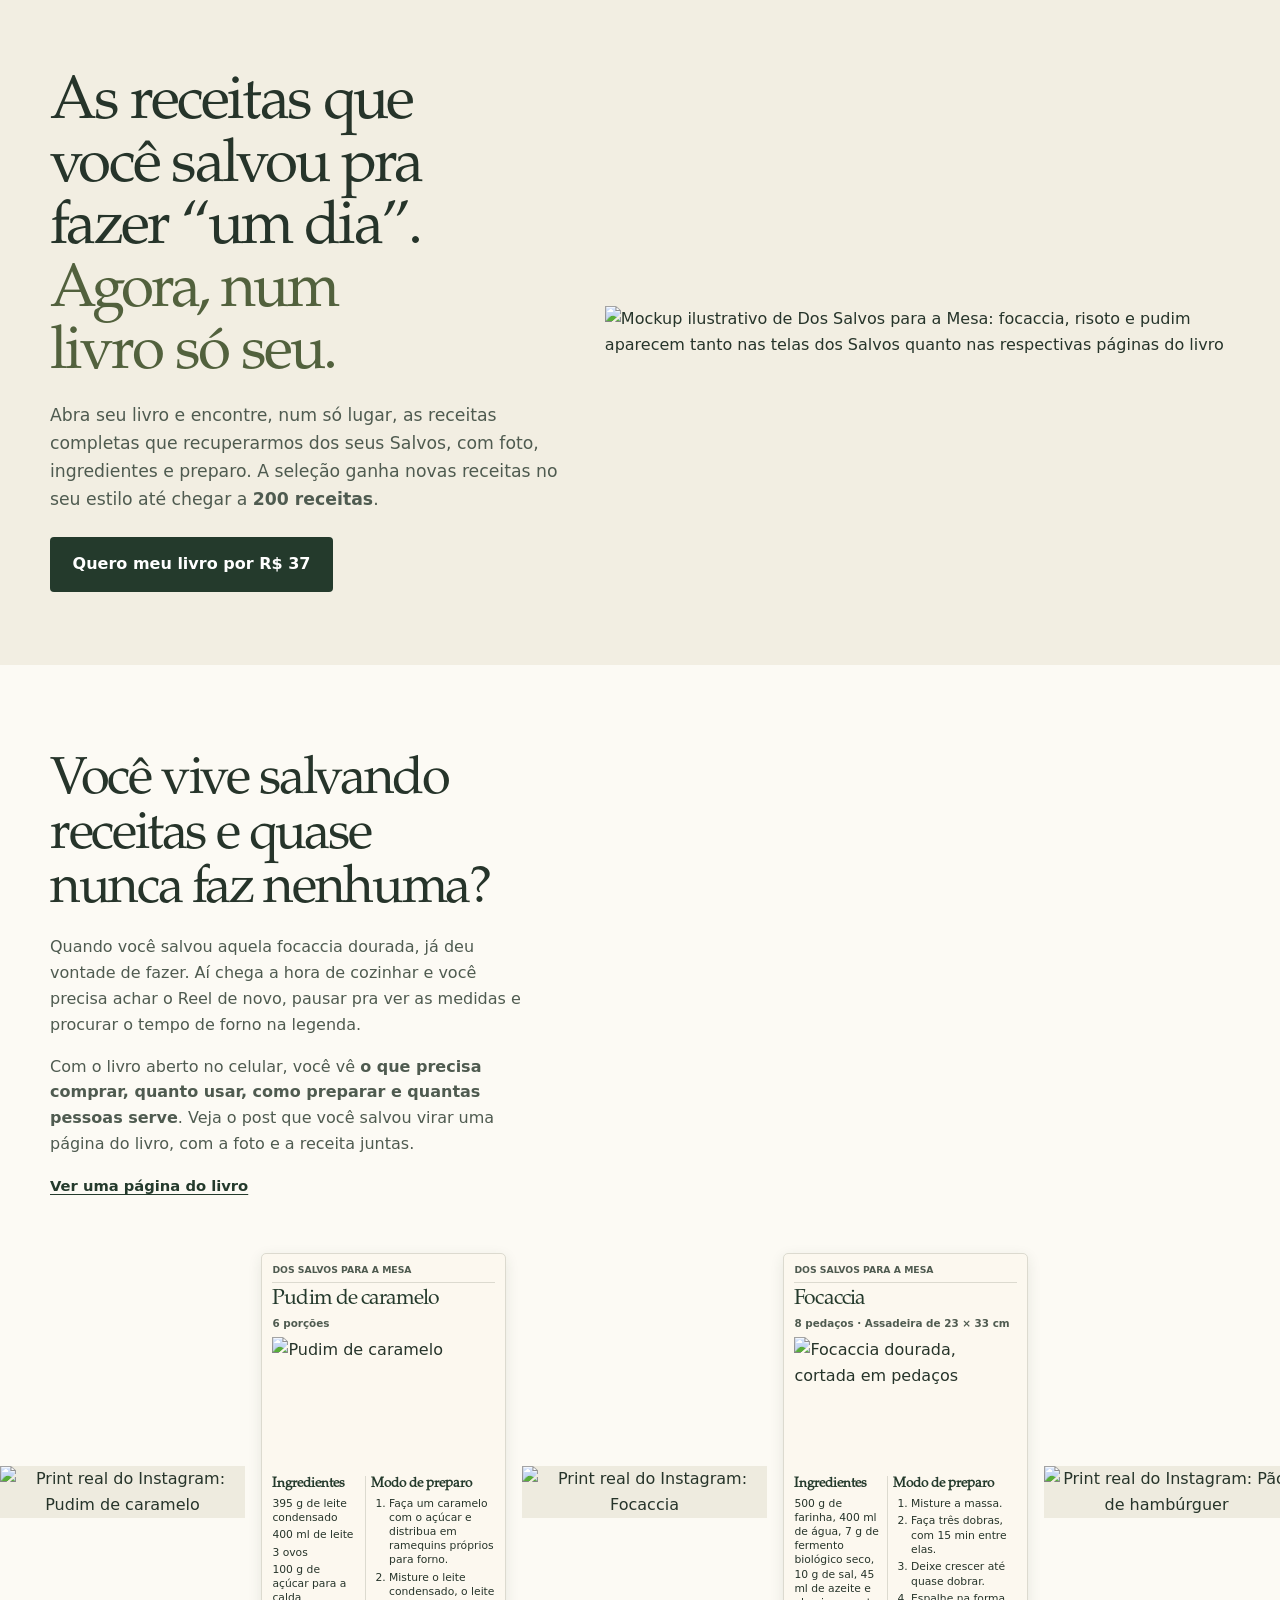
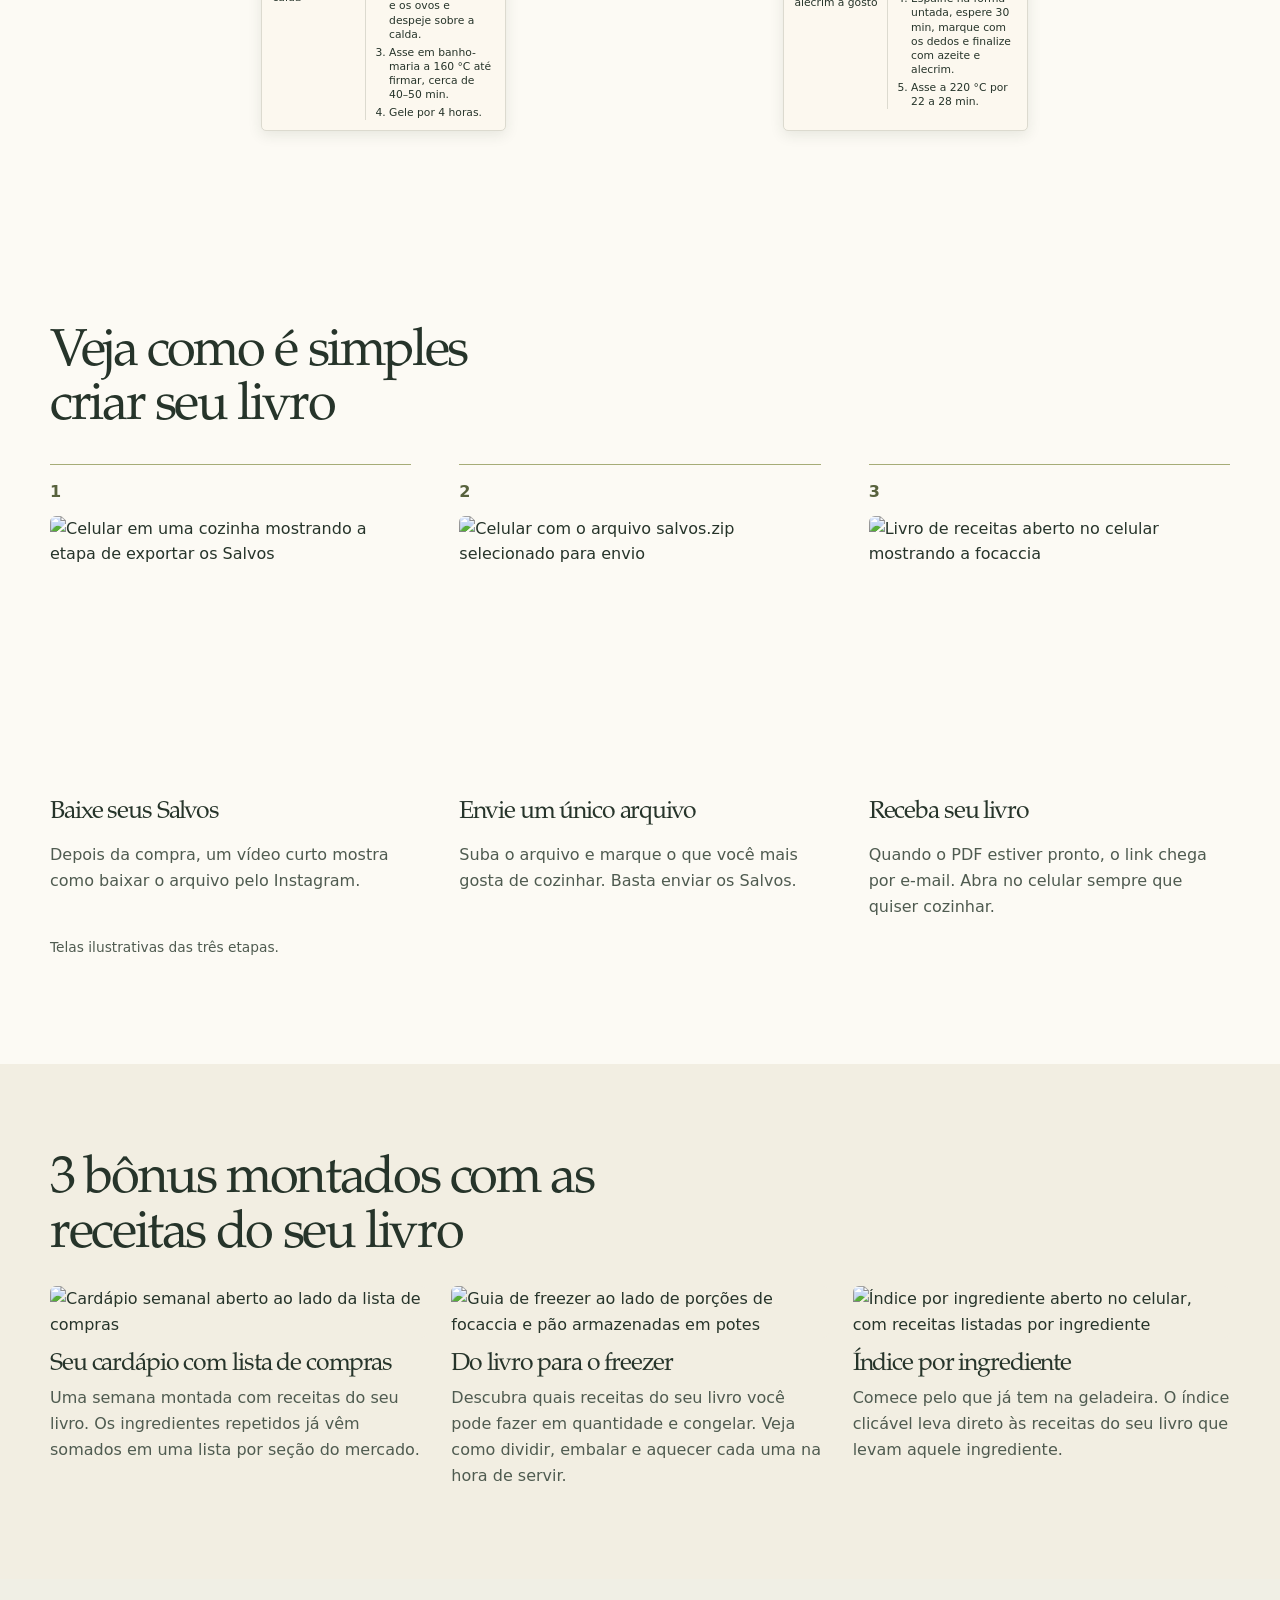
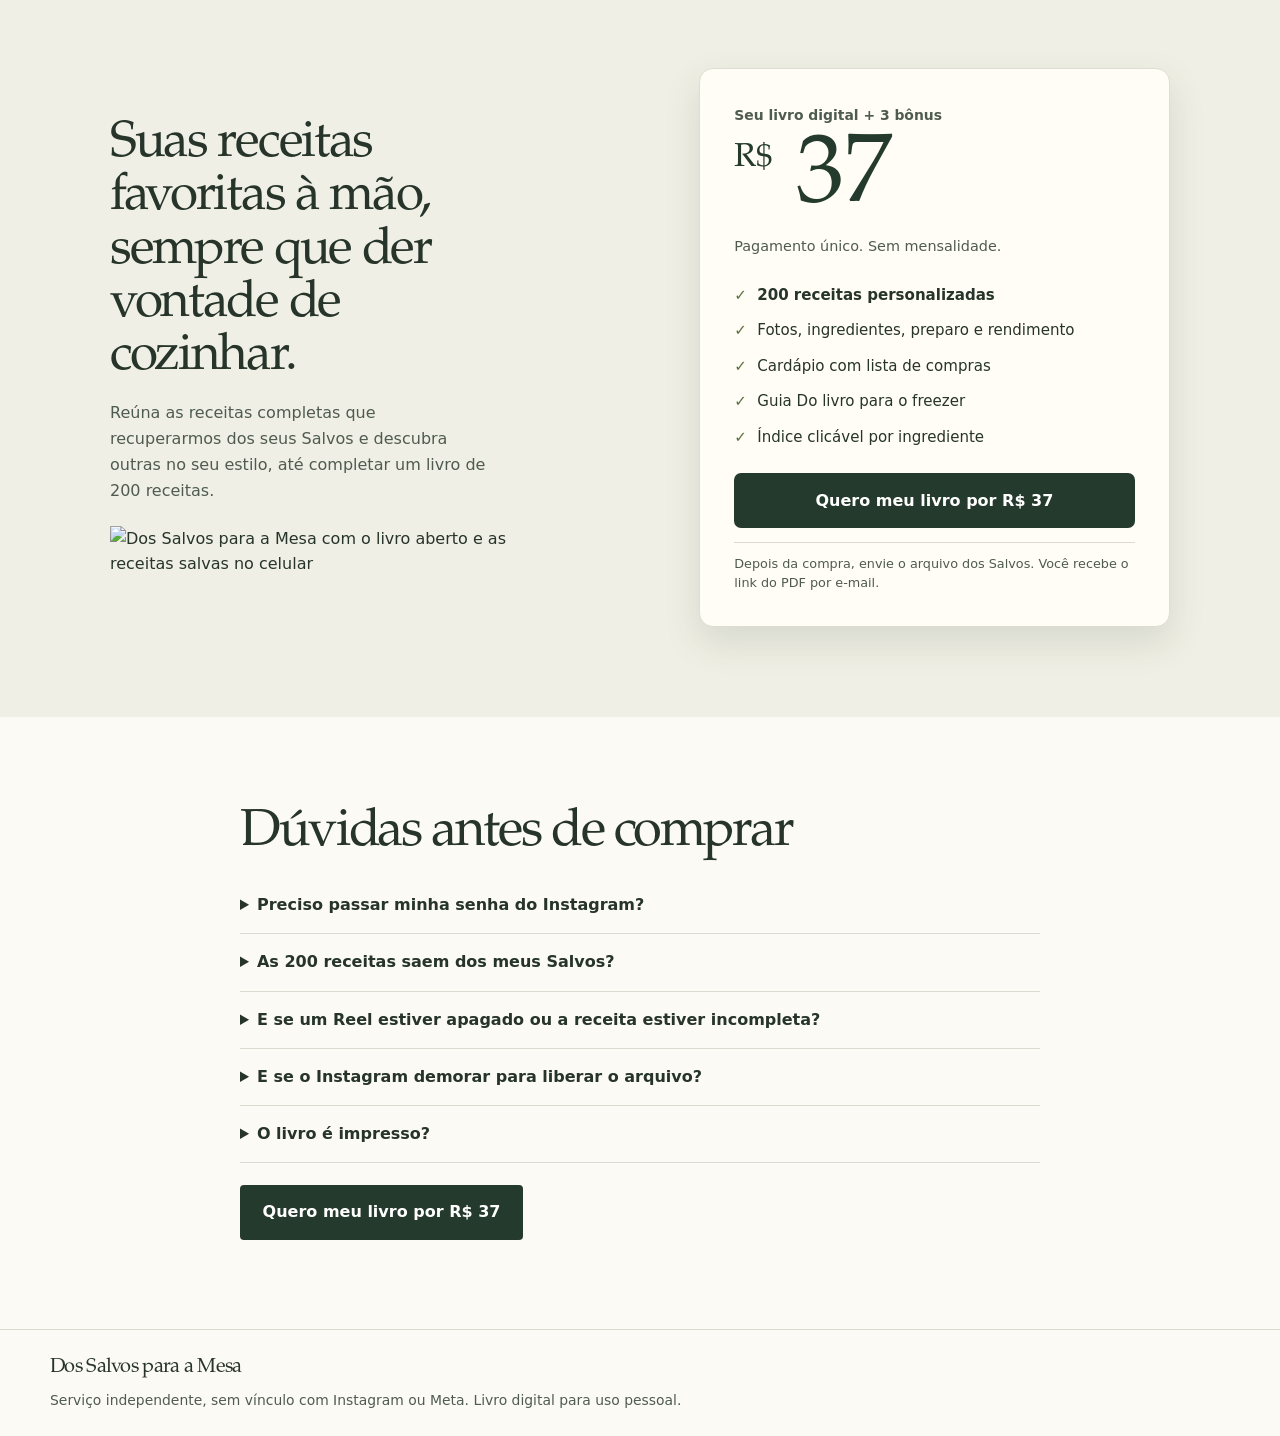
==== index.html @ b13e8a64 "Add files via upload" ====
<!doctype html>
<html lang="pt-BR">
<head>
<meta charset="utf-8">
<meta name="viewport" content="width=device-width, initial-scale=1">
<title>Dos Salvos para a Mesa | 200 receitas personalizadas</title>
<meta name="description" content="Um livro digital com 200 receitas, feito a partir dos seus Salvos do Instagram e do que você gosta de cozinhar.">
<link rel="stylesheet" href="estilo.css">
</head>
<body>
<main>
  <section class="abertura">
    <div class="container grade-abertura">
      <div class="chamada">
        <h1>As receitas que você salvou pra fazer “um dia”. <em>Agora, num livro só seu.</em></h1>
        <p>Abra seu livro e encontre, num só lugar, as receitas completas que recuperarmos dos seus Salvos, com foto, ingredientes e preparo. A seleção ganha novas receitas no seu estilo até chegar a <strong>200 receitas</strong>.</p>
        <a class="botao" href="#oferta">Quero meu livro por R$ 37</a>
      </div>
      <figure class="produto campanha">
<img src="mockup-campanha.webp" srcset="mockup-campanha-mobile.webp 760w, mockup-campanha.webp 1320w" sizes="(max-width: 560px) calc(100vw - 32px), 540px" alt="Mockup ilustrativo de Dos Salvos para a Mesa: focaccia, risoto e pudim aparecem tanto nas telas dos Salvos quanto nas respectivas páginas do livro" width="1320" height="805" fetchpriority="high">
</figure>
    </div>
  </section>

  <section class="secao">
    <div class="container duas-colunas">
      <div class="texto">
        <h2>Você vive salvando receitas e quase nunca faz nenhuma?</h2>
        <p>Quando você salvou aquela focaccia dourada, já deu vontade de fazer. Aí chega a hora de cozinhar e você precisa achar o Reel de novo, pausar pra ver as medidas e procurar o tempo de forno na legenda.</p>
        <p>Com o livro aberto no celular, você vê <strong>o que precisa comprar, quanto usar, como preparar e quantas pessoas serve</strong>. Veja o post que você salvou virar uma página do livro, com a foto e a receita juntas.</p>
        <a class="link-amostra" href="dos-salvos-pagina-piloto.png" target="_blank" rel="noopener">Ver uma página do livro</a>
      </div>
          </div>
    <div class="livro-amostra livro-faixa" aria-label="Receitas salvas e páginas ilustrativas do livro">
      <div class="livro-janela" tabindex="0" aria-label="Faixa de receitas">
        <div class="livro-trilho">
          <div class="livro-grupo"><div class="livro-par"><article class="livro-ficha livro-antes">
      <div class="livro-post"><img src="print-pudim.webp" alt="Print real do Instagram: Pudim de caramelo" loading="lazy"><h3>Pudim de caramelo</h3></div>
    </article><article class="livro-ficha">
      <header class="livro-titulo"><p class="livro-assinatura">Dos Salvos para a Mesa</p><h3>Pudim de caramelo</h3><p class="livro-rende">6 porções</p></header>
      <img src="folha-pudim.webp" alt="Pudim de caramelo" loading="lazy">
      <div class="livro-ficha-texto"><div class="livro-ingredientes"><strong>Ingredientes</strong><ul><li>395 g de leite condensado</li><li>400 ml de leite</li><li>3 ovos</li><li>100 g de açúcar para a calda</li></ul></div><div class="livro-preparo"><strong>Modo de preparo</strong><ol><li>Faça um caramelo com o açúcar e distribua em ramequins próprios para forno.</li><li>Misture o leite condensado, o leite e os ovos e despeje sobre a calda.</li><li>Asse em banho-maria a 160 °C até firmar, cerca de 40–50 min.</li><li>Gele por 4 horas.</li></ol></div></div>
    </article></div><div class="livro-par"><article class="livro-ficha livro-antes">
      <div class="livro-post"><img src="print-focaccia.webp" alt="Print real do Instagram: Focaccia" loading="lazy"><h3>Focaccia</h3></div>
    </article><article class="livro-ficha">

      <header class="livro-titulo"><p class="livro-assinatura">Dos Salvos para a Mesa</p><h3>Focaccia</h3><p class="livro-rende">8 pedaços · Assadeira de 23 × 33 cm</p></header><img src="folha-focaccia.webp" alt="Focaccia dourada, cortada em pedaços" loading="lazy"><div class="livro-ficha-texto">
      <div class="livro-ingredientes"><strong>Ingredientes</strong><ul><li>500 g de farinha, 400 ml de água, 7 g de fermento biológico seco, 10 g de sal, 45 ml de azeite e alecrim a gosto</li></ul></div>
      <div class="livro-preparo"><strong>Modo de preparo</strong><ol><li>Misture a massa.</li><li>Faça três dobras, com 15 min entre elas.</li><li>Deixe crescer até quase dobrar.</li><li>Espalhe na forma untada, espere 30 min, marque com os dedos e finalize com azeite e alecrim.</li><li>Asse a 220 °C por 22 a 28 min.</li></ol></div></div>
    </article></div><div class="livro-par"><article class="livro-ficha livro-antes">
      <div class="livro-post"><img src="print-pao.webp" alt="Print real do Instagram: Pão de hambúrguer" loading="lazy"><h3>Pão de hambúrguer</h3></div>
    </article><article class="livro-ficha">

      <header class="livro-titulo"><p class="livro-assinatura">Dos Salvos para a Mesa</p><h3>Pão de hambúrguer</h3><p class="livro-rende">8 pães</p></header><img src="folha-pao.webp" alt="Pães de hambúrguer dourados com gergelim" loading="lazy"><div class="livro-ficha-texto">
      <div class="livro-ingredientes"><strong>Ingredientes</strong><ul><li>500 g de farinha, 240 ml de leite, 1 ovo, 40 g de manteiga, 25 g de açúcar, 5 g de sal, 7 g de fermento biológico seco, gema e gergelim</li></ul></div>
      <div class="livro-preparo"><strong>Modo de preparo</strong><ol><li>Misture e sove.</li><li>Deixe dobrar de volume, modele 8 pães e espere crescer de novo.</li><li>Pincele com gema, salpique gergelim e asse a 180 °C por 20 a 25 min.</li></ol></div></div>
    </article></div><div class="livro-par"><article class="livro-ficha livro-antes">
      <div class="livro-post"><img src="print-torta.webp" alt="Print real do Instagram: Torta holandesa" loading="lazy"><h3>Torta holandesa</h3></div>
    </article><article class="livro-ficha">

      <header class="livro-titulo"><p class="livro-assinatura">Dos Salvos para a Mesa</p><h3>Torta holandesa</h3><p class="livro-rende">10 fatias</p></header><img src="folha-torta.webp" alt="Fatia de torta holandesa com cobertura de chocolate" loading="lazy"><div class="livro-ficha-texto">
      <div class="livro-ingredientes"><strong>Ingredientes</strong><ul><li>200 g de biscoito maisena, 90 g de manteiga, 300 g de cream cheese, 200 g de creme de leite fresco, 80 g de açúcar, 150 g de chocolate e 100 g de creme de leite</li></ul></div>
      <div class="livro-preparo"><strong>Modo de preparo</strong><ol><li>Pressione o biscoito triturado com manteiga na forma.</li><li>Bata o cream cheese com açúcar e incorpore o creme fresco batido.</li><li>Espalhe sobre a base e gele até firmar.</li><li>Cubra com chocolate derretido misturado ao creme de leite.</li></ol></div></div>
    </article></div><div class="livro-par"><article class="livro-ficha livro-antes">
      <div class="livro-post"><img src="print-biscoitos.webp" alt="Print real do Instagram: Biscoitos de chocolate com caramelo" loading="lazy"><h3>Biscoitos de chocolate com caramelo</h3></div>
    </article><article class="livro-ficha">
      <header class="livro-titulo"><p class="livro-assinatura">Dos Salvos para a Mesa</p><h3>Biscoitos de chocolate com caramelo</h3><p class="livro-rende">18 biscoitos</p></header>
      <img src="folha-biscoitos.webp" alt="Biscoitos de chocolate com caramelo" loading="lazy">
      <div class="livro-ficha-texto"><div class="livro-ingredientes"><strong>Ingredientes</strong><ul><li>120 g de manteiga</li><li>80 g de açúcar</li><li>150 g de farinha</li><li>25 g de cacau</li><li>70 g de castanhas picadas</li><li>100 g de caramelo espesso</li></ul></div><div class="livro-preparo"><strong>Modo de preparo</strong><ol><li>Bata a manteiga com o açúcar e misture a farinha e o cacau.</li><li>Modele, passe as bordas nas castanhas e faça uma cavidade.</li><li>Asse a 180 °C por 12–15 min.</li><li>Deixe esfriar e recheie com caramelo.</li></ol></div></div>
    </article></div><div class="livro-par"><article class="livro-ficha livro-antes">
      <div class="livro-post"><img src="print-penne.webp" alt="Print real do Instagram: Penne cremoso com camarão" loading="lazy"><h3>Penne cremoso com camarão</h3></div>
    </article><article class="livro-ficha">
      <header class="livro-titulo"><p class="livro-assinatura">Dos Salvos para a Mesa</p><h3>Penne cremoso com camarão</h3><p class="livro-rende">4 porções</p></header>
      <img src="folha-penne.webp" alt="Penne cremoso com camarão" loading="lazy">
      <div class="livro-ficha-texto"><div class="livro-ingredientes"><strong>Ingredientes</strong><ul><li>300 g de penne</li><li>400 g de camarão limpo</li><li>2 dentes de alho</li><li>200 g de creme de leite</li><li>2 colheres de extrato de tomate</li><li>azeite e sal</li></ul></div><div class="livro-preparo"><strong>Modo de preparo</strong><ol><li>Cozinhe a massa e reserve um pouco da água.</li><li>Salteie os camarões com alho e azeite até ficarem opacos.</li><li>Junte extrato e creme de leite.</li><li>Misture o penne e ajuste o molho com a água reservada.</li></ol></div></div>
    </article></div><div class="livro-par"><article class="livro-ficha livro-antes">
      <div class="livro-post"><img src="print-croquete.webp" alt="Print real do Instagram: Croquete de batata" loading="lazy"><h3>Croquete de batata</h3></div>
    </article><article class="livro-ficha">
      <header class="livro-titulo"><p class="livro-assinatura">Dos Salvos para a Mesa</p><h3>Croquete de batata</h3><p class="livro-rende">12 unidades</p></header>
      <img src="folha-croquete.webp" alt="Croquete de batata" loading="lazy">
      <div class="livro-ficha-texto"><div class="livro-ingredientes"><strong>Ingredientes</strong><ul><li>500 g de batata</li><li>30 g de amido de milho</li><li>120 g de muçarela</li><li>1 ovo</li><li>80 g de farinha panko</li><li>sal e óleo</li></ul></div><div class="livro-preparo"><strong>Modo de preparo</strong><ol><li>Cozinhe e amasse a batata.</li><li>Misture o amido e o sal.</li><li>Modele os croquetes com muçarela no centro.</li><li>Passe em ovo batido e panko.</li><li>Frite em óleo quente até dourar e escorra.</li></ol></div></div>
    </article></div><div class="livro-par"><article class="livro-ficha livro-antes">
      <div class="livro-post"><img src="print-gratinado.webp" alt="Print real do Instagram: Gratinado de batata com bacon" loading="lazy"><h3>Gratinado de batata com bacon</h3></div>
    </article><article class="livro-ficha">
      <header class="livro-titulo"><p class="livro-assinatura">Dos Salvos para a Mesa</p><h3>Gratinado de batata com bacon</h3><p class="livro-rende">4 porções</p></header>
      <img src="folha-gratinado.webp" alt="Gratinado de batata com bacon" loading="lazy">
      <div class="livro-ficha-texto"><div class="livro-ingredientes"><strong>Ingredientes</strong><ul><li>600 g de batata</li><li>200 g de creme de leite</li><li>150 g de muçarela</li><li>100 g de bacon</li><li>sal e salsinha</li></ul></div><div class="livro-preparo"><strong>Modo de preparo</strong><ol><li>Cozinhe as batatas fatiadas até ficarem quase macias.</li><li>Monte camadas de batata, creme e muçarela.</li><li>Leve ao forno a 200 °C até gratinar e finalize com bacon dourado e salsinha.</li></ol></div></div>
    </article></div><div class="livro-par"><article class="livro-ficha livro-antes">
      <div class="livro-post"><img src="print-chips.webp" alt="Print real do Instagram: Chips crocantes de milho" loading="lazy"><h3>Chips crocantes de milho</h3></div>
    </article><article class="livro-ficha">
      <header class="livro-titulo"><p class="livro-assinatura">Dos Salvos para a Mesa</p><h3>Chips crocantes de milho</h3><p class="livro-rende">4 porções</p></header>
      <img src="folha-chips.webp" alt="Chips crocantes de milho" loading="lazy">
      <div class="livro-ficha-texto"><div class="livro-ingredientes"><strong>Ingredientes</strong><ul><li>6 tortilhas de milho</li><li>1 colher de azeite</li><li>1 colher (chá) de páprica</li><li>sal a gosto</li></ul></div><div class="livro-preparo"><strong>Modo de preparo</strong><ol><li>Corte em triângulos, pincele com azeite e tempere.</li><li>Distribua em camada única e asse a 190 °C por 8–12 min, virando na metade.</li><li>Deixe esfriar para ficar crocante.</li></ol></div></div>
    </article></div><div class="livro-par"><article class="livro-ficha livro-antes">
      <div class="livro-post"><img src="print-hotdog.webp" alt="Print real do Instagram: Hot dog coreano" loading="lazy"><h3>Hot dog coreano</h3></div>
    </article><article class="livro-ficha">
      <header class="livro-titulo"><p class="livro-assinatura">Dos Salvos para a Mesa</p><h3>Hot dog coreano</h3><p class="livro-rende">6 unidades</p></header>
      <img src="folha-hotdog.webp" alt="Hot dog coreano" loading="lazy">
      <div class="livro-ficha-texto"><div class="livro-ingredientes"><strong>Ingredientes</strong><ul><li>3 salsichas</li><li>180 g de muçarela firme</li><li>160 g de farinha</li><li>1 ovo</li><li>120 ml de leite</li><li>1 colher (chá) de fermento químico</li><li>panko e óleo</li></ul></div><div class="livro-preparo"><strong>Modo de preparo</strong><ol><li>Monte palitos com salsicha e queijo.</li><li>Bata a farinha, o ovo, o leite e o fermento para fazer uma massa espessa.</li><li>Cubra os palitos, passe no panko e frite até dourar e aquecer por dentro.</li></ol></div></div>
    </article></div><div class="livro-par"><article class="livro-ficha livro-antes">
      <div class="livro-post"><img src="print-bolo-chocolate.webp" alt="Print real do Instagram: Bolo de chocolate com granulado" loading="lazy"><h3>Bolo de chocolate com granulado</h3></div>
    </article><article class="livro-ficha">
      <header class="livro-titulo"><p class="livro-assinatura">Dos Salvos para a Mesa</p><h3>Bolo de chocolate com granulado</h3><p class="livro-rende">12 pedaços</p></header>
      <img src="folha-bolo-chocolate.webp" alt="Bolo de chocolate com granulado" loading="lazy">
      <div class="livro-ficha-texto"><div class="livro-ingredientes"><strong>Ingredientes</strong><ul><li>3 ovos</li><li>180 g de açúcar</li><li>120 ml de óleo</li><li>200 ml de leite</li><li>220 g de farinha</li><li>45 g de cacau</li><li>12 g de fermento</li><li>150 g de chocolate, 100 g de creme de leite e granulado</li></ul></div><div class="livro-preparo"><strong>Modo de preparo</strong><ol><li>Misture ovos, açúcar, óleo e leite.</li><li>Incorpore a farinha, o cacau e o fermento.</li><li>Asse a 180 °C por 30–35 min.</li><li>Cubra com o chocolate derretido misturado ao creme de leite e finalize com granulado.</li></ol></div></div>
    </article></div></div>
        </div>
      </div>
    </div>
  </section>

<section class="secao">
    <div class="container">
      <h2>Veja como é simples criar seu livro</h2>
      <ol class="passos">
        <li><img src="etapa-baixar.webp" alt="Celular em uma cozinha mostrando a etapa de exportar os Salvos" loading="lazy"><h3>Baixe seus Salvos</h3><p>Depois da compra, um vídeo curto mostra como baixar o arquivo pelo Instagram.</p></li>
        <li><img src="etapa-enviar.webp" alt="Celular com o arquivo salvos.zip selecionado para envio" loading="lazy"><h3>Envie um único arquivo</h3><p>Suba o arquivo e marque o que você mais gosta de cozinhar. Basta enviar os Salvos.</p></li>
        <li><img src="etapa-receber.webp" alt="Livro de receitas aberto no celular mostrando a focaccia" loading="lazy"><h3>Receba seu livro</h3><p>Quando o PDF estiver pronto, o link chega por e-mail. Abra no celular sempre que quiser cozinhar.</p></li>
      </ol>
      <p class="passos-nota">Telas ilustrativas das três etapas.</p>
    </div>
  </section>

  <section class="secao papel bonus bonus-personalizados" aria-labelledby="titulo-bonus">
<div class="container"><h2 id="titulo-bonus">3 bônus montados com as receitas do seu livro</h2>
<div class="bonus-grade"><article><figure class="bonus-foto"><img src="bonus-cardapio-editorial.webp" alt="Cardápio semanal aberto ao lado da lista de compras" loading="lazy" decoding="async"></figure><h3>Seu cardápio com lista de compras</h3><p>Uma semana montada com receitas do seu livro. Os ingredientes repetidos já vêm somados em uma lista por seção do mercado.</p></article><article>
<figure class="bonus-foto"><img src="bonus-freezer-editorial.webp" alt="Guia de freezer ao lado de porções de focaccia e pão armazenadas em potes" loading="lazy" decoding="async"></figure>
<h3>Do livro para o freezer</h3>
<p>Descubra quais receitas do seu livro você pode fazer em quantidade e congelar. Veja como dividir, embalar e aquecer cada uma na hora de servir.</p>
</article><article><figure class="bonus-foto"><img src="bonus-indice-editorial.webp" alt="Índice por ingrediente aberto no celular, com receitas listadas por ingrediente" loading="lazy" decoding="async"></figure><h3>Índice por ingrediente</h3><p>Comece pelo que já tem na geladeira. O índice clicável leva direto às receitas do seu livro que levam aquele ingrediente.</p></article></div></div></section>

<section class="secao oferta oferta-clara" id="oferta" aria-labelledby="oferta-titulo">
  <div class="container oferta-layout">
    <div class="oferta-apresentacao">
      <h2 id="oferta-titulo">Suas receitas favoritas à mão, sempre que der vontade de cozinhar.</h2>
      <p>Reúna as receitas completas que recuperarmos dos seus Salvos e descubra outras no seu estilo, até completar um livro de 200 receitas.</p>
      <img src="mockup-campanha.webp" srcset="mockup-campanha-mobile.webp 760w, mockup-campanha.webp 1320w" sizes="(max-width: 560px) calc(100vw - 32px), 540px" alt="Dos Salvos para a Mesa com o livro aberto e as receitas salvas no celular" width="1320" height="805" loading="lazy" decoding="async">
    </div>
    <div class="oferta-card" id="comprar-livro">
      <p class="oferta-pacote">Seu livro digital + 3 bônus</p>
      <p class="preco"><span>R$</span> 37</p>
      <p class="pagamento">Pagamento único. Sem mensalidade.</p>
      <ul class="oferta-entrega">
        <li><strong>200 receitas personalizadas</strong></li>
        <li>Fotos, ingredientes, preparo e rendimento</li>
        <li>Cardápio com lista de compras</li>
        <li>Guia Do livro para o freezer</li>
        <li>Índice clicável por ingrediente</li>
      </ul>
      <button class="botao" type="button" id="comprar">Quero meu livro por R$ 37</button>
      <p class="oferta-entrega-nota">Depois da compra, envie o arquivo dos Salvos. Você recebe o link do PDF por e-mail.</p>
    </div>
  </div>
</section>

  <section class="secao container faq" aria-labelledby="duvidas">
    <h2 id="duvidas">Dúvidas antes de comprar</h2>
    <details><summary>Preciso passar minha senha do Instagram?</summary><p>Você só envia o arquivo dos Salvos que baixou no próprio Instagram. O vídeo mostra como pedir apenas esse arquivo.</p></details>
    <details><summary>As 200 receitas saem dos meus Salvos?</summary><p>O livro reúne as receitas completas que conseguirmos recuperar. As vagas restantes são preenchidas com receitas selecionadas para o seu gosto.</p></details>
    <details><summary>E se um Reel estiver apagado ou a receita estiver incompleta?</summary><p>Uma publicação indisponível ou sem as informações necessárias pode dar lugar a uma sugestão que combine com você.</p></details>
    <details><summary>E se o Instagram demorar para liberar o arquivo?</summary><p>Use o link recebido após a compra para voltar e enviar o arquivo assim que o Instagram liberar o download.</p></details>
    <details><summary>O livro é impresso?</summary><p>Você recebe um PDF para abrir no celular, tablet ou computador. Pode imprimir as páginas que quiser.</p></details>
    <a class="botao faq-compra" href="#oferta">Quero meu livro por R$ 37</a>
  </section>
</main>
<div class="compra-mobile" hidden><span>R$ 37</span><a class="botao" href="#comprar-livro">Quero meu livro</a></div>
<footer><div class="container"><span class="marca">Dos Salvos para a Mesa</span><p>Serviço independente, sem vínculo com Instagram ou Meta. Livro digital para uso pessoal.</p></div></footer>

<dialog id="aviso" aria-labelledby="aviso-titulo">
  <form method="dialog">
    <h3 id="aviso-titulo">Checkout em preparação</h3>
    <p>A compra estará disponível quando o checkout for conectado.</p>
    <button class="botao">Fechar</button>
  </form>
</dialog>
<script>
const bookStrip = document.querySelector(".livro-faixa");
const bookTrack = bookStrip.querySelector(".livro-trilho");
const duplicate = bookTrack.firstElementChild.cloneNode(true);
duplicate.setAttribute("aria-hidden", "true");
duplicate.inert = true;
bookTrack.append(duplicate);
bookStrip.classList.add("livro-animada");
const mobilePurchase = document.querySelector(".compra-mobile");
const purchaseHero = document.querySelector(".abertura");
const purchaseOffer = document.querySelector(".oferta-card");
function updateMobilePurchase() {
  const heroPassed = purchaseHero.getBoundingClientRect().bottom <= 0;
  const offer = purchaseOffer.getBoundingClientRect();
  mobilePurchase.hidden = !heroPassed || (offer.top < window.innerHeight && offer.bottom > 0);
}
window.addEventListener("scroll", updateMobilePurchase, {passive: true});
window.addEventListener("resize", updateMobilePurchase);
updateMobilePurchase();
const checkoutUrl = "";
document.querySelector("#comprar").addEventListener("click", () => {
  if (checkoutUrl) {
    window.location.assign(checkoutUrl);
  } else {
    document.querySelector("#aviso").showModal();
  }
});
</script>
</body>
</html>
---- estilo.css ----
@font-face{font-family:Livro;src:url("livro-titulos.woff") format("woff");font-display:swap}
:root{--ink:#26342a;--leaf:#243a2c;--muted:#4f5b50;--ivory:#fcfaf4;--paper:#f2eee2;--line:#dcdacf;--accent:#a6ac77;--display:Livro,"Palatino Linotype",Georgia,serif}
*{box-sizing:border-box}body{margin:0;color:var(--ink);background:var(--ivory);font:1rem/1.62 system-ui,sans-serif}h1,h2,h3,p,figure{margin:0 0 1rem}h1,h2,h3{font-family:var(--display);font-weight:400;letter-spacing:-.045em;line-height:1.04}h1{font-size:clamp(2.8rem,5.1vw,5.05rem);max-width:12ch}h2{font-size:clamp(2.25rem,4.1vw,3.85rem);max-width:17ch}h3{font-size:1.55rem}p{color:var(--muted)}img,video{display:block;width:100%;height:auto}a{color:inherit}.container{width:min(1180px,calc(100% - 3rem));margin-inline:auto}.cabecalho{border-bottom:1px solid var(--line)}.topo{display:flex;align-items:center;justify-content:space-between;gap:1rem;padding-block:1.05rem}.marca{font:1.25rem/1.2 var(--display);letter-spacing:-.035em}.topo a{font-size:.88rem;text-underline-offset:.25em}.abertura{padding-block:clamp(2.25rem,5.7vw,5.2rem);background:var(--paper)}.grade-abertura,.duas-colunas{display:grid;grid-template-columns:minmax(0,1fr) minmax(0,1fr);align-items:center;gap:clamp(2rem,6vw,6rem)}.grade-abertura{grid-template-columns:minmax(0,.86fr) minmax(0,1.16fr);gap:clamp(1.25rem,4vw,4.4rem)}.chamada em{font-style:normal;color:#52613d}.chamada p{max-width:36rem;font-size:1.08rem;margin-bottom:1.45rem}.botao{display:inline-block;border:1px solid transparent;border-radius:4px;background:var(--leaf);color:white;padding:.95rem 1.35rem;text-decoration:none;font:700 1rem/1.4 system-ui;cursor:pointer;text-align:center}.botao:hover{background:#3b533e}:focus-visible{outline:3px solid #6e7742;outline-offset:4px}
.produto{margin:0}.produto img,.oferta img{aspect-ratio:1.5;object-fit:cover;border-radius:4px;background:#e5dfd0}.produto figcaption{font-size:.78rem;color:var(--muted);margin-top:.5rem}.secao{padding-block:clamp(3.2rem,7vw,6rem)}.texto p{max-width:47ch}.texto p:last-child,.passos p:last-child{margin-bottom:0}.papel{background:var(--paper)}.filme{margin:0;overflow:hidden;border-radius:4px;background:#302b24}.filme video{aspect-ratio:1.16;object-fit:cover}.filme-maior video{aspect-ratio:1.52;object-position:center 60%}.amostras{display:grid;grid-template-columns:1fr 1fr;gap:.65rem}.amostras video{aspect-ratio:.94}.passos{list-style:none;display:grid;grid-template-columns:repeat(3,minmax(0,1fr));gap:clamp(1rem,4vw,3rem);padding:0;margin:1.8rem 0 0;counter-reset:passo}.passos li{border-top:1px solid var(--accent);padding-top:.9rem;counter-increment:passo}.passos li::before{content:counter(passo);display:block;margin-bottom:.65rem;color:#58623d;font-weight:700}.oferta{background:var(--leaf);color:var(--ivory)}.oferta p{color:#e8eadf}.oferta h2{max-width:none}.oferta .preco{font:clamp(3.5rem,6vw,5.7rem)/.98 var(--display);color:white;margin:1.2rem 0 .45rem}.pagamento{font-size:.88rem}.oferta .botao{background:var(--ivory);color:var(--leaf)}.oferta .botao:hover{background:#e8e5d5}.faq{max-width:800px}.faq h2{max-width:none}details{border-bottom:1px solid var(--line);padding:.95rem 0}summary{cursor:pointer;font-weight:700}details p{margin:.55rem 0 0}footer{border-top:1px solid var(--line);padding:1.5rem 0}footer p{font-size:.87rem;margin:.55rem 0 0}dialog{max-width:min(430px,calc(100% - 32px));padding:1.5rem;background:var(--ivory);color:var(--ink);border:1px solid var(--line);border-radius:5px}dialog::backdrop{background:#161e17b0}
@media(max-width:750px){.container{width:calc(100% - 2rem)}.grade-abertura,.duas-colunas,.passos{grid-template-columns:1fr}.grade-abertura,.duas-colunas{gap:1.45rem}.abertura{padding-top:1.7rem}.chamada p{font-size:1rem}.chamada .botao,.oferta .botao{width:100%;max-width:28rem}.por-dentro .texto{grid-row:1}.passos{gap:1rem}.oferta .duas-colunas{gap:1.7rem}}

/* O mockup recortado faz parte da composição, sem moldura de fotografia. */
.produto img,.oferta img{background:transparent;border-radius:0;object-fit:contain}
.grade-abertura{grid-template-columns:minmax(0,.95fr) minmax(0,1.15fr);gap:clamp(1rem,3vw,3rem)}
.chamada h1{max-width:13ch;font-size:clamp(2.65rem,4.7vw,4.95rem)}
.produto figcaption{text-align:right}
@media(max-width:750px){
  .grade-abertura{grid-template-columns:1fr}
  .produto figcaption{text-align:left}
}

.produto{position:relative;padding-left:10%;padding-bottom:4%}
.produto img.salvos-celular{position:absolute;left:0;bottom:12%;width:25%;aspect-ratio:auto;border:4px solid #172019;border-radius:12px;box-shadow:0 8px 20px #15281940}
.exemplos{background:#f2eee2}
.exemplos h2{max-width:22ch}
.exemplos>.container>p{max-width:65ch}
.duas-receitas{display:grid;grid-template-columns:repeat(2,minmax(0,1fr));gap:clamp(1rem,3vw,2rem);margin:2rem 0 1rem}
.transformacao{min-width:0;background:#fcfaf4;padding:clamp(.85rem,2vw,1.4rem);border:1px solid var(--line)}
.comparacao{display:grid;grid-template-columns:.85fr 1.15fr;gap:.75rem;align-items:start}
.post,.ficha-demo{min-width:0;margin:0}
.post img{aspect-ratio:.82;object-fit:cover;border-radius:4px}
.post figcaption,.nota-exemplo{font-size:.86rem;margin-top:.5rem}
.ficha-demo{background:#fff;border:1px solid var(--line);padding:.65rem}
.ficha-demo img{aspect-ratio:1.55;object-fit:cover}
.ficha-demo h4{font:1.18rem/1.1 var(--display);margin:.55rem 0}
.ficha-demo ul{margin:0;padding-left:1rem;font-size:.85rem}
.ficha-demo .rotulo{margin:0 0 .45rem;font-size:.85rem;font-weight:700}
@media(max-width:800px){.duas-receitas{grid-template-columns:1fr}}

.duas-receitas{gap:clamp(1.6rem,4vw,3.2rem);margin-top:clamp(1.65rem,4vw,3rem)}
.transformacao{display:grid;grid-template-columns:minmax(0,.66fr) minmax(0,1fr);align-items:center;gap:clamp(.7rem,2vw,1.35rem);padding:0;border:0;background:transparent}
.transformacao .post{align-self:center}
.transformacao .post img{aspect-ratio:.72;object-fit:cover;border:4px solid #202920;border-radius:13px;box-shadow:0 8px 16px #243a2c26}
.transformacao .post figcaption{text-align:center;color:var(--muted)}
.folha-receita{min-width:0;margin:0;background:var(--ivory);border:1px solid #dfd8c7;border-radius:3px;overflow:hidden;box-shadow:0 10px 24px #243a2c20,4px 4px 0 #e8e1cf}
.folha-receita>img{aspect-ratio:1.45;object-fit:cover;object-position:50% 55%}
.folha-texto{padding:clamp(.75rem,1.8vw,1.35rem)}
.folha-texto figcaption{font-size:.77rem;font-weight:700;color:var(--muted);margin-bottom:.35rem}
.folha-texto h3{font-size:clamp(1.45rem,2.7vw,2.25rem);margin-bottom:.75rem;line-height:1.04}
.folha-texto dl,.folha-texto dd{margin:0}
.folha-texto dl div{border-top:1px solid var(--line);padding:.45rem 0}
.folha-texto dt{font-weight:750;font-size:.82rem}
.folha-texto dd{font-size:.84rem;color:var(--muted);line-height:1.35}
@media(max-width:420px){.transformacao{grid-template-columns:minmax(0,.61fr) minmax(0,1fr)}}

.transformacao{align-items:start}
.transformacao .post{align-self:start}
.transformacao .post img{aspect-ratio:auto;object-fit:contain;border:0;border-radius:4px}
.folha-texto dd{font-size:.9rem;line-height:1.45}
.galeria-salvos{background:var(--ivory)}
.grade-salvos{display:grid;grid-template-columns:repeat(4,minmax(0,1fr));gap:clamp(.85rem,2.4vw,1.8rem);margin-top:1.75rem}
.grade-salvos figure{margin:0}
.grade-salvos img{aspect-ratio:9/19;object-fit:contain;background:#141414;border-radius:5px}
.grade-salvos figcaption{margin-top:.55rem;font-weight:650;font-size:.92rem}
.reels-volume{display:flex;position:absolute;width:32%;right:1%;bottom:13%;gap:0;pointer-events:none}
.produto .reels-volume img{width:43%;height:auto;aspect-ratio:9/17;object-fit:cover;border:2px solid #fcfaf4;border-radius:4px;box-shadow:0 3px 9px #18261b50}
.produto .reels-volume img+img{margin-left:-13%}
.reels-volume img:first-child{transform:rotate(-9deg)}
.reels-volume img:last-child{transform:rotate(9deg)}
@media(max-width:650px){.grade-salvos{grid-template-columns:repeat(2,minmax(0,1fr))}}

.produto.produto-transformacao{padding:0}
.fluxo-visual{display:grid;grid-template-columns:minmax(0,.72fr) auto minmax(0,1.23fr);align-items:center;gap:clamp(.35rem,1.3vw,1rem)}
.fluxo-etapa{color:var(--leaf);font-weight:780;font-size:clamp(.85rem,1.4vw,1rem);margin-bottom:.55rem}
.produto-transformacao .fluxo-origem img{aspect-ratio:auto;border-radius:7px;box-shadow:0 10px 22px #243a2c21}
.fluxo-seta{color:#52613d;font-size:clamp(1.4rem,3.2vw,2.65rem);line-height:1}
.fluxo-pagina{overflow:hidden;background:var(--ivory);border:1px solid var(--line);border-radius:4px;box-shadow:0 14px 26px #243a2c23,4px 5px 0 #e5deca}
.fluxo-pagina .fluxo-marca{background:var(--leaf);color:var(--ivory);font:clamp(.83rem,1.35vw,1.05rem)/1.15 var(--display);margin:0;padding:.55rem .7rem}
.produto-transformacao .fluxo-pagina img{object-fit:cover;aspect-ratio:1.5;object-position:center 55%}
.fluxo-texto{padding:clamp(.55rem,1.2vw,1rem)}
.fluxo-texto h2{font-size:clamp(1.3rem,2.5vw,2.2rem);margin-bottom:.45rem}
.fluxo-texto p{font-size:clamp(.77rem,1.04vw,.91rem);line-height:1.4;margin-bottom:.45rem}
.fluxo-texto p:last-child{margin:0}
.fluxo-texto .fluxo-porcoes{color:var(--leaf);font-weight:750;border-bottom:1px solid var(--line);padding-bottom:.4rem}
.produto-transformacao figcaption{margin-top:.8rem;text-align:left}

.produto.mockup-acervo{display:grid;grid-template-columns:minmax(0,.64fr) auto minmax(0,1.7fr);align-items:center;gap:clamp(.35rem,1.1vw,.85rem);padding:0;margin:0}
.mockup-origem,.mockup-destino{min-width:0}
.mockup-legenda{display:block;font-size:.81rem;font-weight:760;margin-bottom:.45rem;color:var(--leaf)}
.produto .mockup-origem img{aspect-ratio:auto;object-fit:contain;border:4px solid #172019;border-radius:12px;box-shadow:0 10px 19px #243a2c35}
.mockup-seta{font-size:clamp(1rem,2vw,1.75rem);color:var(--leaf)}
.mockup-destino{padding-bottom:5px}
.mockup-capa{width:79%;margin:0 0 -9px auto;padding:.7rem .85rem 1.25rem;background:var(--leaf);color:var(--ivory);transform:rotate(3deg);border-radius:4px;box-shadow:3px 5px 0 #d7d1bd,5px 7px 0 #a8a78b}
.mockup-capa span{display:block;font:clamp(1.2rem,2.4vw,2.2rem)/.99 var(--display);letter-spacing:-.035em}
.mockup-capa small{font-size:.72rem}
.mockup-livro{position:relative;display:grid;grid-template-columns:repeat(2,minmax(0,1fr));background:var(--ivory);border:1px solid #ded8c4;border-radius:4px;overflow:hidden;box-shadow:0 3px 0 #e7dfc9,0 6px 0 #c8c0a7,0 16px 26px #243a2c38;transform:rotate(-2deg)}
.mockup-folha{min-width:0}
.mockup-folha+.mockup-folha{border-left:1px solid #d2c9b3;box-shadow:inset 5px 0 6px -6px #524b3c}
.produto .mockup-folha img{aspect-ratio:1.08;object-fit:cover;object-position:50% 53%;border-radius:0}
.mockup-folha>div{padding:clamp(.35rem,.8vw,.65rem)}
.mockup-folha h2{font-size:clamp(.86rem,1.3vw,1.4rem);margin:0 0 .3rem}
.mockup-folha p{font-size:clamp(.62rem,.9vw,.81rem);line-height:1.3;margin:0 0 .42rem;color:var(--ink)}
@media(max-width:460px){.produto.mockup-acervo{grid-template-columns:minmax(0,.55fr) auto minmax(0,1.6fr)}}

.produto.campanha{padding:0;min-width:0}
.produto.campanha img{aspect-ratio:auto;background:transparent;object-fit:contain}
.destaques-salvos{display:grid;grid-template-columns:repeat(3,minmax(0,1fr));gap:clamp(.35rem,1vw,.85rem);align-items:start}
.destaques-salvos figure{margin:0;min-width:0}
.destaques-salvos figure:nth-child(2){margin-top:1.25rem}
.destaques-salvos img{display:block;width:100%;border-radius:6px;box-shadow:0 7px 15px #243a2c25}
.destaques-salvos figcaption{margin-top:.45rem;font-size:.83rem;line-height:1.25;font-weight:700}
.galeria-salvos .amostras{max-width:680px;margin:2rem auto 0}

.demo-receita{background:var(--paper);border:1px solid var(--line);border-radius:10px;overflow:hidden}
.demo-botoes{display:flex;gap:.35rem;padding:.65rem;background:#eae5d7}
.demo-botoes button{flex:1;background:transparent;color:var(--leaf);border:0;border-radius:5px;padding:.65rem .4rem;font:700 .92rem/1.2 system-ui;cursor:pointer}
.demo-botoes button[aria-pressed="true"]{background:var(--leaf);color:white}
.demo-painel{min-height:420px;display:grid;place-items:center}
#demo-salvo{padding:.75rem}
#demo-salvo img{width:auto;max-width:100%;height:min(400px,90vw);border-radius:6px}
#demo-livro{width:100%;background:var(--ivory)}
.demo-foto{aspect-ratio:2.5;position:relative;overflow:hidden}
.demo-foto img{position:absolute;width:110%;max-width:none;top:0;left:0;transform:translateY(-25%)}
.demo-ficha{padding:1rem 1.2rem}
.demo-ficha h3{font-size:clamp(1.65rem,3vw,2.5rem);margin-bottom:.45rem}
.demo-ficha p{font-size:.92rem;line-height:1.45;margin-bottom:.55rem}
.demo-ficha p:last-child{margin:0}
.demo-ficha .demo-rotulo{font-size:.78rem;font-weight:750}
.passos img{aspect-ratio:4/3;object-fit:cover;border-radius:6px;margin:0 0 .85rem}
.passos-nota{font-size:.86rem;margin-top:1rem}
@media(max-width:430px){.demo-painel{min-height:0}}

.demo-foto{aspect-ratio:auto;background:#eae5d7}
.demo-foto img{position:static;width:auto;height:auto;max-width:100%;max-height:390px;object-fit:contain;transform:none;margin-inline:auto}
.demo-ficha h4{margin:.85rem 0 .3rem;font-size:.94rem}
.demo-ficha ul,.demo-ficha ol{margin:.3rem 0 .65rem;padding-left:1.2rem;font-size:.89rem;line-height:1.48}
.demo-ficha li+li{margin-top:.3rem}

.livro-amostra{width:min(100%,360px);margin-inline:auto;background:var(--ivory);border:1px solid var(--line);border-radius:5px;box-shadow:4px 5px 0 #e6dfca,0 10px 26px #243a2c19;overflow:hidden}
.livro-paginas{display:grid}
.livro-ficha{grid-area:1/1;margin:0}
.livro-ficha[hidden]{display:block;visibility:hidden;pointer-events:none}
.livro-ficha img{width:100%;height:auto;aspect-ratio:1.38;object-fit:contain;background:#eeebdf}
.livro-ficha-texto{padding:.8rem 1rem .7rem}
.livro-ficha h3{font-size:clamp(1.55rem,3vw,2.08rem);margin:0 0 .35rem}
.livro-ficha p{font-size:.85rem;line-height:1.38;margin-bottom:.45rem}
.livro-ficha strong{display:block;color:var(--ink)}
.livro-ficha .livro-rende{font-weight:650;border-bottom:1px solid var(--line);padding-bottom:.45rem}
.livro-controles{border-top:1px solid var(--line);display:flex;justify-content:space-between;align-items:center;gap:.5rem;padding:.4rem .85rem;color:var(--muted);font-size:.77rem}
.livro-controles button{color:var(--leaf);background:transparent;border:0;padding:.35rem;cursor:pointer;text-decoration:underline;font:inherit}
.livro-ficha .livro-origem{margin:0;padding:.47rem .85rem;color:var(--ivory);background:var(--leaf);font-size:.76rem;font-weight:750}
.livro-post{text-align:center}
.livro-post img{aspect-ratio:auto;width:auto;height:auto;max-width:100%;max-height:min(360px,95vw);object-fit:contain;margin:.6rem auto;border-radius:4px}
.livro-post h3{margin:.45rem .6rem .7rem;font-size:1.4rem}
.livro-amostra{width:min(100%,390px);border-radius:3px}
.livro-titulo{text-align:center;padding:.75rem .8rem .55rem}
.livro-titulo h3{color:var(--leaf);margin:0 0 .3rem}
.livro-titulo .livro-rende{border:0;padding:0;margin:0}
.livro-ficha>img{width:calc(100% - 1.25rem);margin-inline:auto;aspect-ratio:1.38;object-fit:cover}
.livro-ficha-texto{display:grid;grid-template-columns:.88fr 1.12fr;gap:.65rem;padding:.6rem .75rem .75rem}
.livro-ficha-texto p+p{border-left:1px solid var(--line);padding-left:.65rem}
.livro-ficha-texto strong{font:700 1rem/1.2 var(--display);color:var(--leaf);margin-bottom:.25rem}

.livro-preparo{border-left:1px solid var(--line);padding-left:.65rem;font-size:.85rem;line-height:1.38}
.livro-preparo ol{margin:0;padding-left:1.1rem}
.livro-preparo li+li{margin-top:.22rem}

.livro-faixa{width:100%;max-width:none;margin:clamp(1.3rem,4vw,2.6rem) 0 0;background:transparent;border:0;border-radius:0;box-shadow:none}
.livro-janela{overflow-x:auto;padding-block:.5rem .85rem}
.livro-animada .livro-janela{overflow:hidden}
.livro-trilho,.livro-grupo{display:flex;width:max-content;align-items:stretch}
.livro-grupo{padding-right:1.35rem;gap:1.35rem}
.livro-animada .livro-trilho{animation:faixa-receitas 170s linear infinite}
.livro-animada.livro-parada .livro-trilho{animation-play-state:paused}
@keyframes faixa-receitas{to{transform:translateX(-50%)}}
.livro-par{width:clamp(320px,50vw,470px);display:grid;grid-template-columns:minmax(0,.62fr) minmax(0,1fr);gap:.6rem;padding:.65rem;background:var(--paper);border:1px solid var(--line);border-radius:6px;align-items:stretch}
.livro-par .livro-ficha{grid-area:auto;min-width:0}
.livro-par .livro-antes{display:grid;align-content:center}
.livro-par .livro-post img{width:100%;max-height:300px;height:auto;aspect-ratio:auto;object-fit:contain;margin:0}
.livro-par .livro-post h3{display:none}
.livro-par .livro-ficha:not(.livro-antes){border:1px solid var(--line);background:var(--ivory)}
.livro-par .livro-ficha>img{width:calc(100% - .75rem);height:clamp(94px,15vw,142px);aspect-ratio:auto;object-fit:contain;background:var(--paper)}
.livro-par .livro-titulo{padding:.45rem .45rem .35rem}
.livro-par .livro-titulo h3{font-size:clamp(1.18rem,2vw,1.65rem)}
.livro-par .livro-ficha-texto{padding:.5rem .5rem .6rem;gap:.45rem}
.livro-par .livro-ficha-texto p,.livro-par .livro-preparo{font-size:.76rem;line-height:1.34}
.livro-par .livro-preparo{padding-left:.45rem}
.livro-par .livro-ficha-texto strong{font-size:.91rem}
.livro-faixa .livro-controles{border-top:0}
@media(prefers-reduced-motion:reduce){
 .livro-animada.livro-parada .livro-janela{overflow-x:auto}
 .livro-animada.livro-parada .livro-trilho{animation:none}
}

.livro-faixa{
  --largura-par:min(720px,calc(100vw - 2rem));
  --margem-faixa:max(1rem,calc((100vw - var(--largura-par))/2));
}
.livro-faixa .livro-janela{
  overflow-x:auto;
  scroll-snap-type:x mandatory;
  scroll-padding-inline:var(--margem-faixa);
  scrollbar-width:thin;
  scrollbar-color:var(--accent) transparent;
  padding-block:.75rem 1rem;
}
.livro-faixa .livro-grupo{padding-inline:var(--margem-faixa);gap:1.15rem}
.livro-faixa .livro-par{
  width:var(--largura-par);
  scroll-snap-align:start;
  grid-template-columns:minmax(0,.52fr) minmax(0,1fr);
  align-items:center;
  gap:clamp(.55rem,2.4vw,1.65rem);
  padding:clamp(.45rem,1.5vw,1.1rem);
  background:transparent;
  border:0;
}
.livro-faixa .livro-post img{
  width:auto;
  max-width:100%;
  height:auto;
  max-height:clamp(170px,35vw,370px);
  margin-inline:auto;
  border-radius:5px;
}
.livro-faixa .livro-ficha:not(.livro-antes){
  overflow:hidden;
  border-radius:4px;
  box-shadow:3px 4px 0 #e8e1cf,0 7px 19px #243a2c1c;
}
.livro-faixa .livro-ficha>img{
  height:auto;
  max-height:clamp(120px,27vw,225px);
  object-fit:contain;
  background:transparent;
}
.livro-faixa .livro-titulo{padding:.75rem .65rem .5rem}
.livro-faixa .livro-titulo h3{font-size:clamp(1.35rem,3vw,2.3rem)}
.livro-faixa .livro-ficha-texto{padding:.65rem .8rem .85rem;gap:.75rem}
.livro-faixa .livro-ficha-texto p,.livro-faixa .livro-preparo{font-size:.875rem;line-height:1.45}
.livro-faixa .livro-ficha-texto strong{font-size:1rem}
@media(max-width:570px){
  .livro-faixa .livro-par{grid-template-columns:minmax(0,.48fr) minmax(0,1fr);align-items:center}
  .livro-faixa .livro-ficha-texto{grid-template-columns:minmax(0,1fr);padding:.55rem .65rem;gap:.15rem}
  .livro-faixa .livro-preparo{border-left:0;border-top:1px solid var(--line);padding:.35rem 0 0}
}

/* Prévias editoriais pareadas, com a mesma moldura para o print e a ficha. */
.livro-faixa{--card-largura:clamp(144px,22vw,245px);--card-altura:clamp(335px,42vw,478px);--card-gap:clamp(.5rem,1.25vw,1rem)}
.livro-faixa .livro-janela{scroll-snap-type:none;scroll-padding:0}
.livro-faixa .livro-grupo{padding:0 var(--card-gap) 0 0;gap:var(--card-gap)}
.livro-faixa .livro-par{width:auto;grid-template-columns:repeat(2,var(--card-largura));gap:var(--card-gap);padding:0;align-items:stretch}
.livro-faixa .livro-par .livro-ficha{height:var(--card-altura);box-sizing:border-box;border-radius:5px;overflow:hidden}
.livro-faixa .livro-post{height:100%;display:grid;place-items:center;background:#141414}
.livro-faixa .livro-post img{width:100%;height:100%;max-height:100%;object-fit:contain;border-radius:0}
.livro-faixa .livro-ficha:not(.livro-antes){display:flex;flex-direction:column;background:#fcf8ef;box-shadow:0 4px 14px #243a2c1a}
.livro-faixa .livro-titulo{text-align:left;padding:.65rem .65rem .4rem}
.livro-faixa .livro-titulo .livro-assinatura{font-weight:800;font-size:.58rem;text-transform:uppercase;padding-bottom:.3rem;border-bottom:1px solid var(--line);margin-bottom:.4rem}
.livro-faixa .livro-titulo h3{font-size:clamp(.98rem,1.65vw,1.52rem);line-height:1.06}
.livro-faixa .livro-titulo .livro-rende{font-size:.65rem}
.livro-faixa .livro-ficha>img{width:calc(100% - 1.3rem);height:auto;aspect-ratio:1.7;max-height:none;object-fit:cover;flex:none}
.livro-faixa .livro-ficha-texto{display:grid;grid-template-columns:minmax(0,.8fr) minmax(0,1.2fr);gap:.36rem;padding:.55rem .65rem;overflow:auto;line-height:1.32;font-size:clamp(.55rem,.84vw,.72rem)}
.livro-faixa .livro-ficha-texto strong{font-size:clamp(.67rem,1.05vw,.92rem)}
.livro-faixa .livro-preparo{border:0;border-left:1px solid var(--line);padding:0 0 0 .36rem;font-size:inherit;line-height:inherit}
.livro-ingredientes ul{list-style:none;padding:0;margin:0}
.livro-ingredientes li+li{margin-top:.2rem}
.livro-faixa.livro-animada .livro-trilho{animation-duration:150s}

.livro-faixa .livro-janela{scrollbar-width:none}
.livro-faixa .livro-janela::-webkit-scrollbar{display:none}
.livro-faixa.livro-animada .livro-janela:hover .livro-trilho,
.livro-faixa.livro-animada .livro-janela:focus-within .livro-trilho{animation-play-state:paused}
@media(prefers-reduced-motion:reduce){
 .livro-faixa.livro-animada .livro-janela{overflow-x:auto}
 .livro-faixa.livro-animada .livro-trilho{animation:none}
}

.oferta img{height:auto;aspect-ratio:auto;object-fit:contain;background:transparent;border-radius:0}

.link-amostra{color:var(--leaf);font-size:.92rem;font-weight:750;text-underline-offset:.22em}
.bonus h2{max-width:24ch}
.bonus-grade{display:grid;grid-template-columns:repeat(3,minmax(0,1fr));gap:clamp(.8rem,3vw,1.5rem);margin-top:1.5rem}
.bonus-grade article{background:var(--ivory);border-top:2px solid var(--accent);padding:1.1rem 1.2rem;border-radius:4px}
.bonus-grade article p{margin-bottom:0}
.faq-compra{margin-top:1.35rem}
@media(max-width:750px){.bonus-grade{grid-template-columns:1fr}}

.bonus-mockup{display:block;aspect-ratio:4/3;object-fit:contain;border-radius:4px;margin-bottom:.85rem;background:var(--paper)}
.bonus .bonus-mockup{aspect-ratio:1/1.85;object-fit:contain;background:#f5ead8}
.bonus-grade article{padding:.75rem .75rem 1rem}
.bonus-grade h3,.bonus-grade p{margin-inline:.25rem}

.bonus-personalizados .bonus-grade article{min-width:0;border:0;border-radius:0;padding:0;background:transparent}
.bonus-personalizados .bonus-grade article>h3{margin:.9rem 0 .45rem}
.bonus-personalizados .bonus-grade article>p{margin:0}
.bonus-vitrine{display:grid;place-items:center;min-height:265px;aspect-ratio:1.17;padding:1rem;margin:0;border-radius:8px;background:#dae0ce}
.bonus-vitrine-2{background:#ead9c5}
.bonus-vitrine-3{background:#d9ddd5}
.bonus-folha{position:relative;width:min(100%,265px);padding:.72rem;background:var(--ivory);box-shadow:0 12px 22px #27352527,3px 4px 0 #e6decd;transform:rotate(-2deg);border-radius:4px}
.bonus-vitrine-2 .bonus-folha{transform:rotate(2deg)}
.bonus-folha .bonus-rotulo{color:var(--muted);font-size:.71rem;font-weight:750;margin:0}
.bonus-folha .bonus-preview-titulo{font:clamp(1.15rem,2.1vw,1.7rem)/1.05 var(--display);color:var(--leaf);margin:.25rem 0 .55rem}
.bonus-folha>img{width:100%;aspect-ratio:2.35;object-fit:cover;border-radius:3px}
.bonus-folha dl,.bonus-folha dd{margin:0;font-size:.7rem}
.bonus-folha dl div{display:flex;justify-content:space-between;gap:.3rem;padding:.3rem 0;border-bottom:1px solid var(--line)}
.bonus-folha dt{font-weight:700}
.bonus-aba{color:var(--ivory);background:var(--leaf);padding:.32rem .48rem;margin-top:.4rem;border-radius:3px;font-size:.66rem;line-height:1.3}
.bonus-medidas{display:grid;grid-template-columns:1fr 1fr;gap:.4rem;margin-top:.5rem}
.bonus-medidas span{padding:.33rem .42rem;background:#eae9db;border-radius:3px;font-size:.66rem}
.bonus-medidas strong{display:block;font-size:.87rem;color:var(--leaf)}
.bonus-folha .bonus-exemplo{font-size:.72rem;margin:.45rem 0 0}
.bonus-indice-item{display:grid;grid-template-columns:53px 1fr;align-items:center;gap:.5rem;padding:.36rem 0;border-top:1px solid var(--line);font-size:.72rem}
.bonus-indice-item img{aspect-ratio:1.4;object-fit:cover;border-radius:3px}
.bonus-indice-item strong{display:block;color:var(--leaf)}

.bonus-freezer-pratos{display:grid;grid-template-columns:1fr 1fr;gap:.55rem}
.bonus-freezer-pratos img{aspect-ratio:1.2;object-fit:cover;border-radius:3px;margin-bottom:.35rem}
.bonus-freezer-pratos strong,.bonus-freezer-pratos span{display:block;font-size:.72rem;line-height:1.25}
.bonus-freezer-pratos span{color:var(--muted);margin-top:.15rem}

.bonus-personalizados .bonus-foto{margin:0;border-radius:6px;overflow:hidden;background:var(--paper)}
.bonus-personalizados .bonus-foto img{display:block;width:100%;height:auto;object-fit:contain}

.oferta-entrega{list-style:none;margin:1.1rem 0 0;padding:0}
.oferta-entrega li{border-top:1px solid #e6e8d638;padding:.6rem 0}
.oferta-entrega strong,.oferta-entrega span{display:block}
.oferta-entrega strong{font-size:1.025rem;color:var(--ivory)}
.oferta-entrega span{font-size:.88rem;line-height:1.45;color:#e8eadf}
.oferta-compra{border-top:1px solid #e6e8d638;padding-top:.1rem}
.oferta-compra .preco{margin:.7rem 0 .35rem}
.oferta-compra .oferta-entrega-nota{font-size:.79rem;line-height:1.45;margin:.6rem 0 0;max-width:45ch}

.oferta.oferta-clara{background:#f0efe5;color:var(--ink)}
.oferta-layout{display:grid;grid-template-columns:minmax(0,1fr) minmax(0,.92fr);gap:clamp(1.4rem,6vw,5rem);align-items:center;max-width:1060px}
.oferta-apresentacao h2{max-width:15ch;font-size:clamp(2.15rem,4vw,3.45rem)}
.oferta-clara .oferta-apresentacao p{color:var(--muted);max-width:37ch}
.oferta-clara .oferta-apresentacao img{max-width:440px;margin-top:1.35rem}
.oferta-card{background:#fffdf6;color:var(--ink);border:1px solid #deded0;border-radius:14px;padding:clamp(1.15rem,3vw,2.15rem);box-shadow:0 15px 36px #243a2c21}
.oferta-clara .oferta-card p{color:var(--muted)}
.oferta-card .oferta-pacote{font-size:.87rem;font-weight:750;margin:0 0 .45rem}
.oferta-clara .oferta-card .preco{color:var(--leaf);font-size:clamp(4.15rem,8vw,6.05rem);margin:0 0 .45rem}
.oferta-card .preco span{display:inline-block;vertical-align:top;font-size:.34em;margin-top:.28em}
.oferta-card .pagamento{font-size:.9rem;margin:0}
.oferta-card .oferta-entrega{margin:1.15rem 0}
.oferta-card .oferta-entrega li{display:flex;align-items:baseline;gap:.65rem;border-top:0;padding:.35rem 0;font-size:.94rem}
.oferta-card .oferta-entrega li::before{content:"✓";color:#5a7040;font-weight:800}
.oferta-card .oferta-entrega strong{color:var(--ink);font-size:inherit}
.oferta-clara .oferta-card .botao{width:100%;max-width:none;background:var(--leaf);color:white;border-radius:7px}
.oferta-clara .oferta-card .botao:hover{background:#3b533e}
.oferta-card .oferta-entrega-nota{padding-top:.8rem;border-top:1px solid var(--line);margin:.85rem 0 0;font-size:.8rem;line-height:1.42}
@media(max-width:750px){.oferta-layout{grid-template-columns:1fr}.oferta-apresentacao h2{max-width:19ch}}

.compra-mobile{display:none}
@media(max-width:750px){
  html{scroll-padding-top:.75rem}
  .container{width:calc(100% - 2rem)}
  .abertura{padding:1.45rem 0 2.15rem}
  .grade-abertura{gap:1.05rem}
  .chamada h1{max-width:16ch;font-size:clamp(2.05rem,8.5vw,3.45rem);line-height:1.03;margin-bottom:.8rem}
  .chamada p{font-size:1rem;line-height:1.48;margin-bottom:.95rem}
  .produto.campanha{width:min(100%,520px);margin-inline:auto}
  .secao{padding-block:2.55rem}
  .secao h2{font-size:clamp(1.8rem,7vw,2.65rem);line-height:1.08}
  .livro-faixa{margin-top:1rem;--card-largura:clamp(135px,42vw,220px);--card-altura:clamp(360px,96vw,440px)}
  .livro-faixa .livro-ficha-texto{grid-template-columns:minmax(0,1fr);font-size:.72rem;gap:.35rem}
  .livro-faixa .livro-preparo{border-left:0;border-top:1px solid var(--line);padding:.35rem 0 0}
  .livro-faixa .livro-ficha-texto strong{font-size:.78rem}
  .passos{gap:.85rem}
  .passos li{display:grid;grid-template-columns:minmax(85px,.85fr) minmax(0,1.15fr);column-gap:.85rem;align-items:start}
  .passos li::before{grid-column:2;margin:0 0 .26rem;line-height:1}
  .passos li img{grid-area:1/1/4/2;margin:0;aspect-ratio:1.16}
  .passos li h3{grid-column:2;font-size:clamp(1.12rem,4.8vw,1.45rem);margin:0 0 .32rem}
  .passos li p{grid-column:2;font-size:.87rem;line-height:1.45}
  .bonus-personalizados .bonus-grade article{display:grid;grid-template-columns:minmax(92px,.85fr) minmax(0,1.15fr);gap:.35rem .9rem;align-content:start;border-top:1px solid var(--line);padding-top:.85rem}
  .bonus-personalizados .bonus-foto{grid-area:1/1/3/2;align-self:start}
  .bonus-personalizados .bonus-grade article>h3{grid-column:2;margin:0;font-size:clamp(1.13rem,4.7vw,1.5rem)}
  .bonus-personalizados .bonus-grade article>p{grid-column:2;font-size:.88rem;line-height:1.45}
  .oferta-layout{gap:1rem}
  .oferta-apresentacao{display:grid;grid-template-columns:minmax(0,1fr) minmax(0,.8fr);gap:.55rem .75rem;align-items:center}
  .oferta-apresentacao h2{grid-column:1/-1;margin-bottom:0}
  .oferta-clara .oferta-apresentacao p{font-size:.91rem;line-height:1.45;margin:0}
  .oferta-clara .oferta-apresentacao img{margin:0}
  .oferta-card{padding:1.1rem}
  .oferta-clara .oferta-card .preco{font-size:4.45rem}
  .oferta-card .oferta-entrega{margin:.85rem 0}
  .faq summary{min-height:44px;padding:.48rem 0}
  footer{padding-bottom:calc(5rem + env(safe-area-inset-bottom,0px))}
  .compra-mobile:not([hidden]){display:flex;position:fixed;z-index:5;left:0;right:0;bottom:0;align-items:center;justify-content:space-between;gap:.7rem;padding:.5rem 1rem calc(.5rem + env(safe-area-inset-bottom,0px));background:var(--ivory);border-top:1px solid var(--line);box-shadow:0 -4px 15px #243a2c15}
  .compra-mobile>span{white-space:nowrap;color:var(--leaf);font-weight:800}
  .compra-mobile .botao{min-height:44px;padding:.62rem .95rem;font-size:.91rem}
}
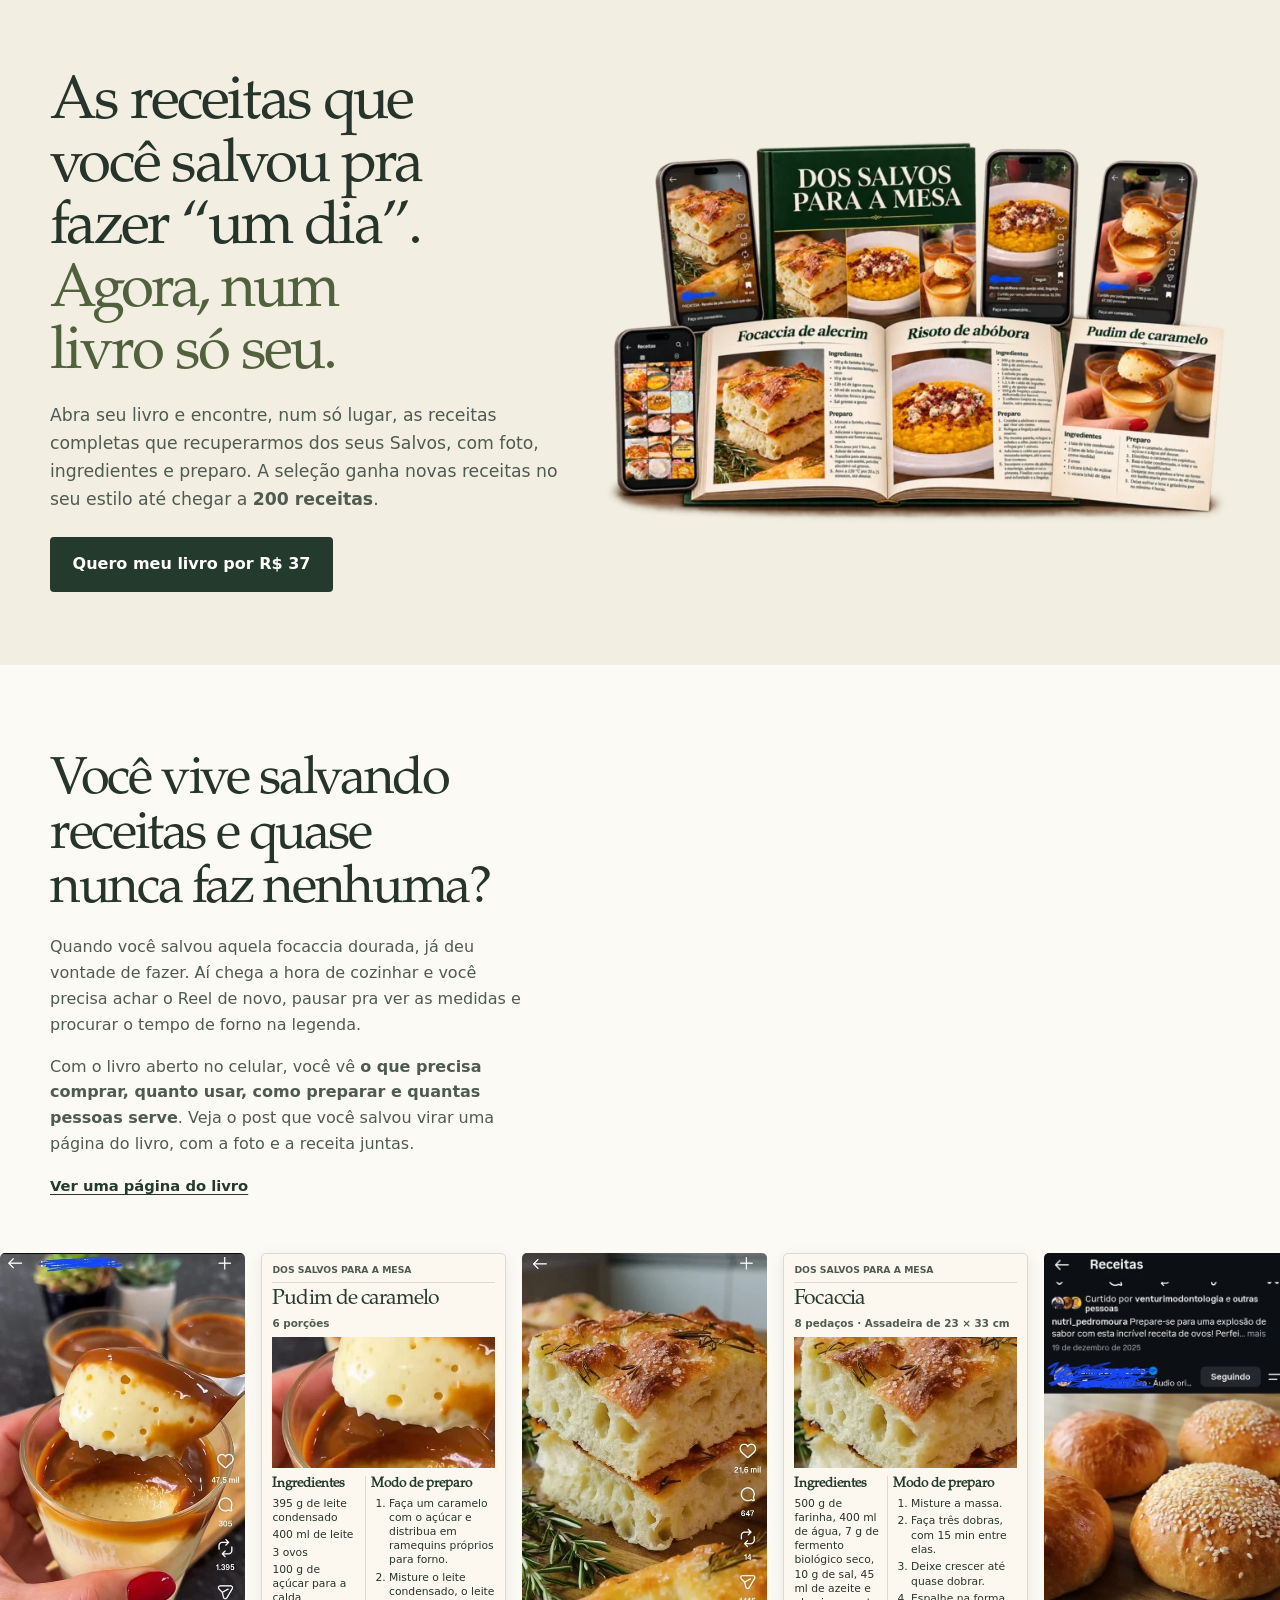
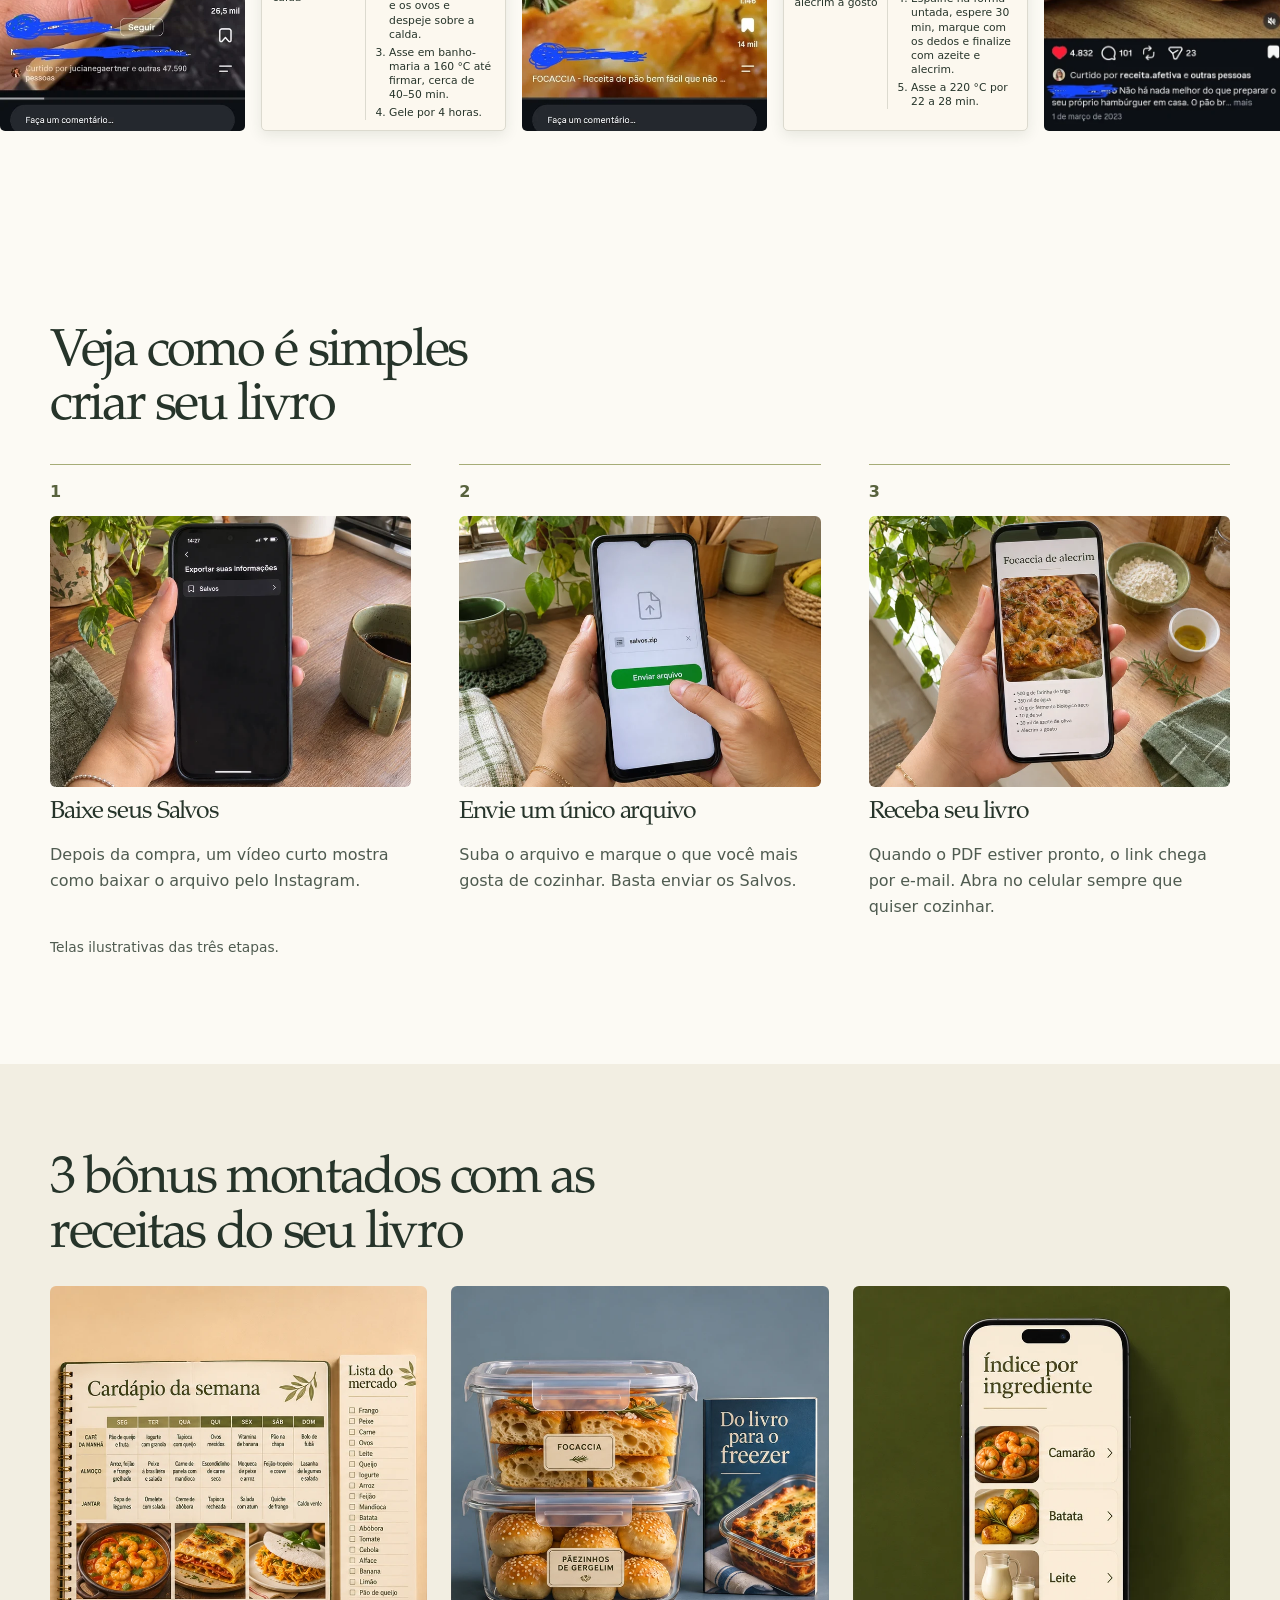
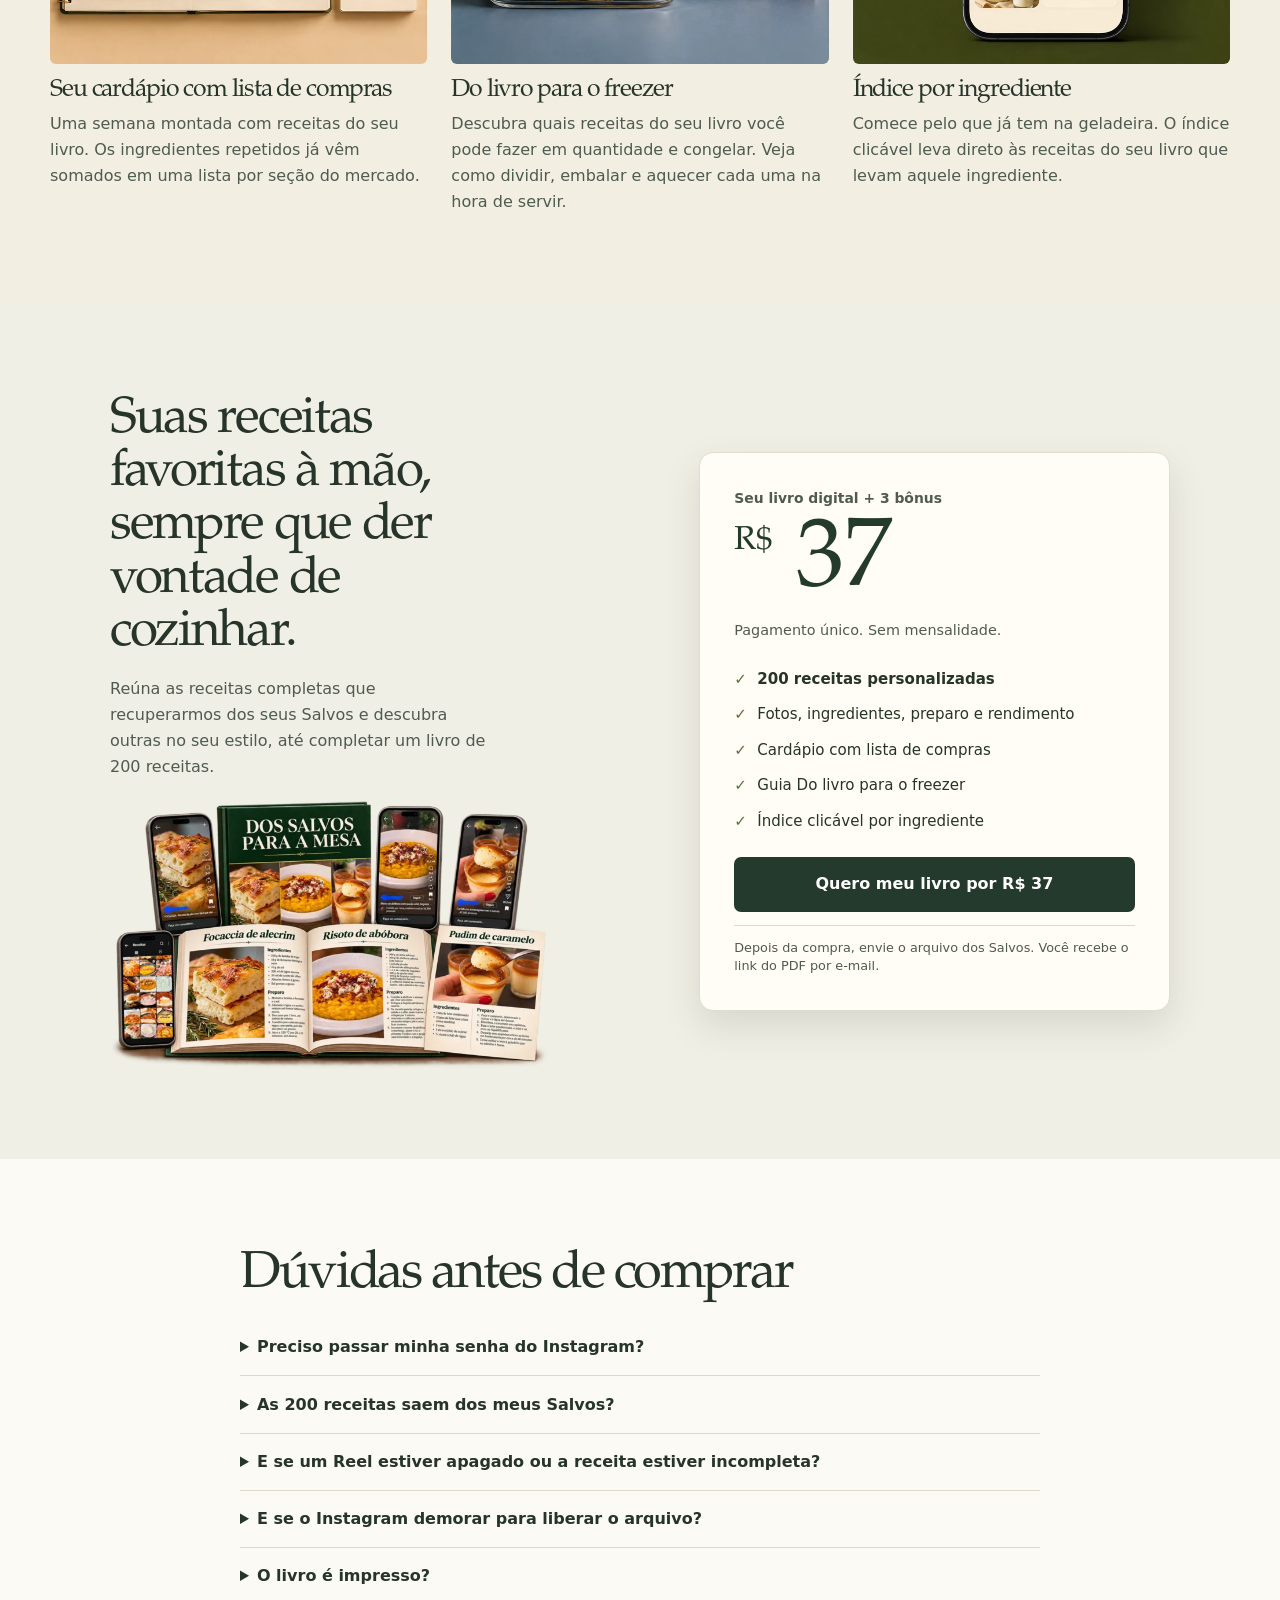
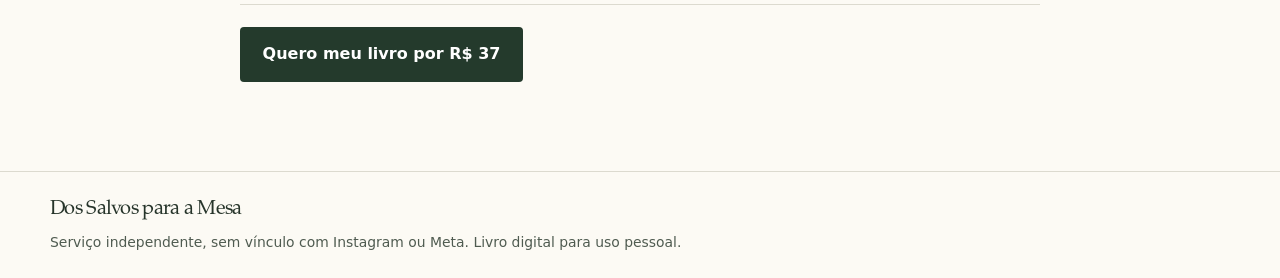
==== commit 01d418e6: "Conecta CTA da oferta ao checkout Hotmart" ====
--- a/index.html
+++ b/index.html
@@ -192,7 +192,7 @@
 window.addEventListener("scroll", updateMobilePurchase, {passive: true});
 window.addEventListener("resize", updateMobilePurchase);
 updateMobilePurchase();
-const checkoutUrl = "";
+const checkoutUrl = "https://pay.hotmart.com/P108680268W?checkoutMode=10";
 document.querySelector("#comprar").addEventListener("click", () => {
   if (checkoutUrl) {
     window.location.assign(checkoutUrl);
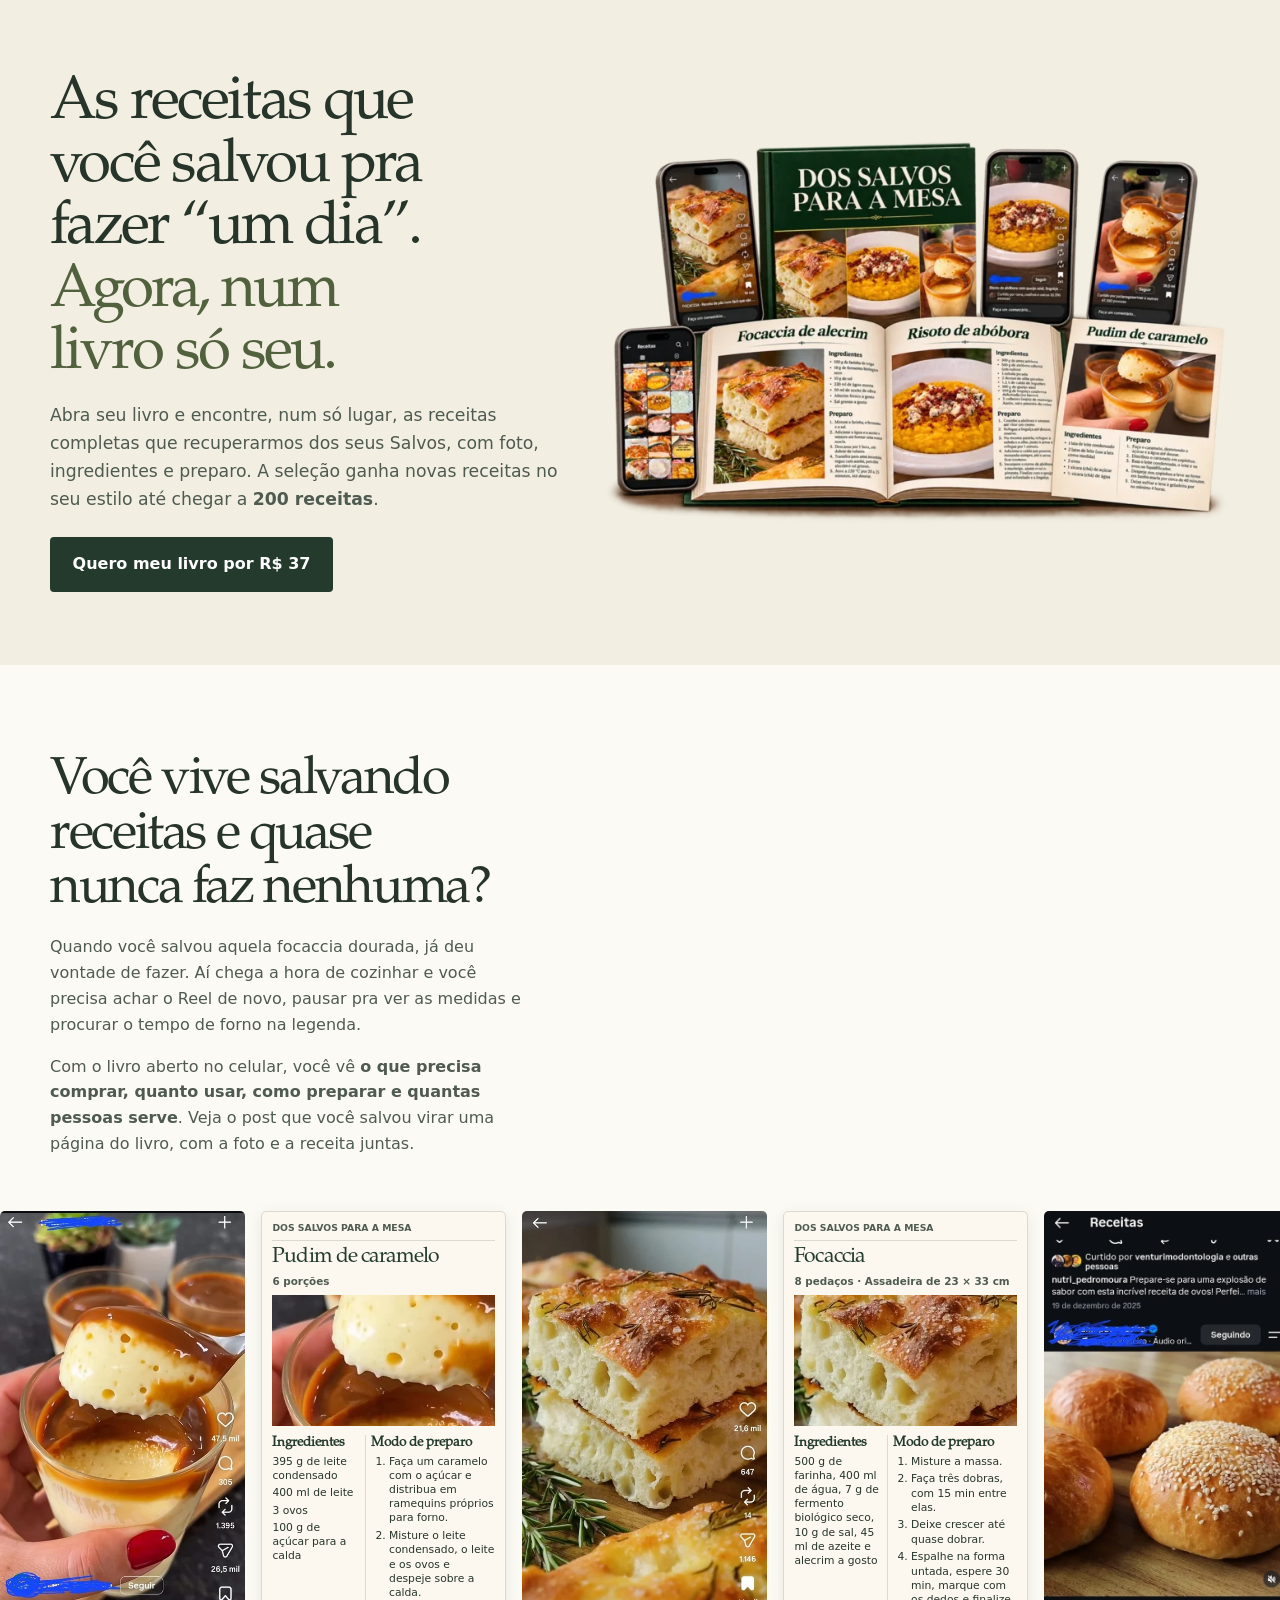
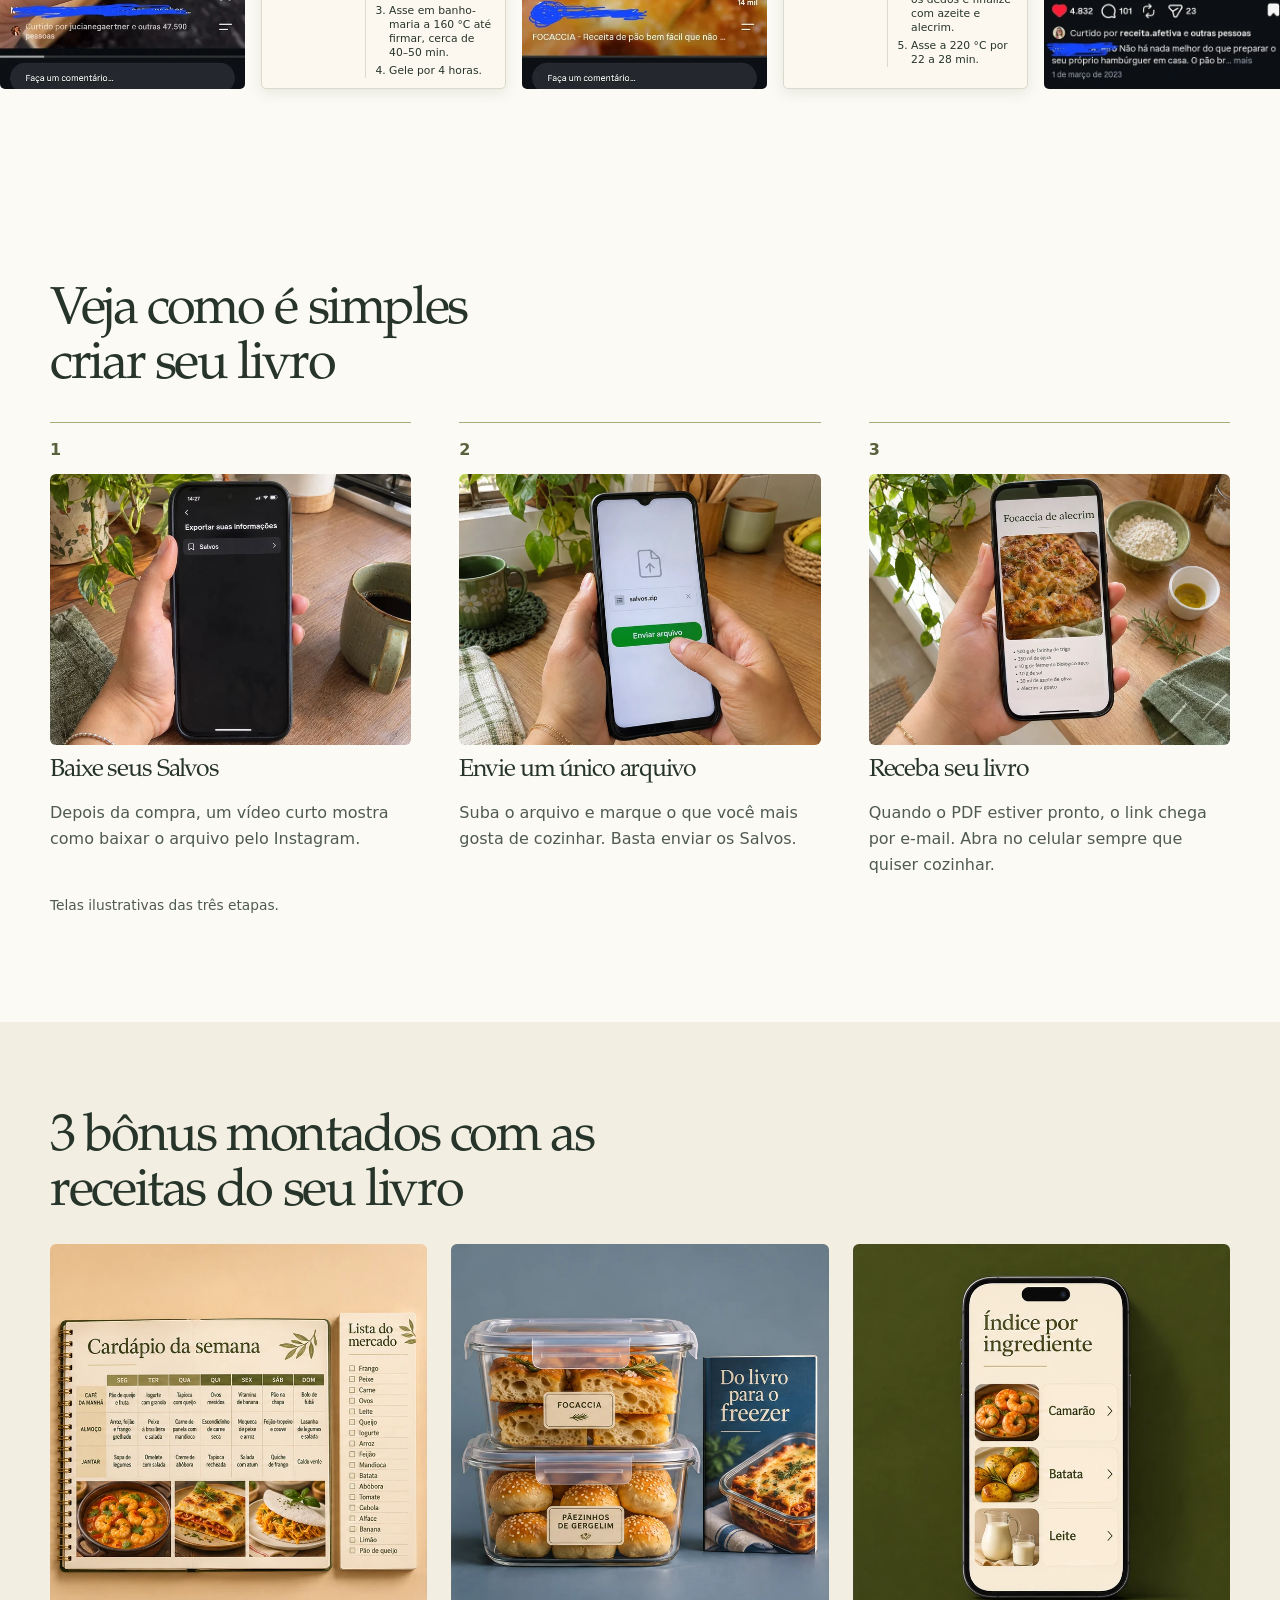
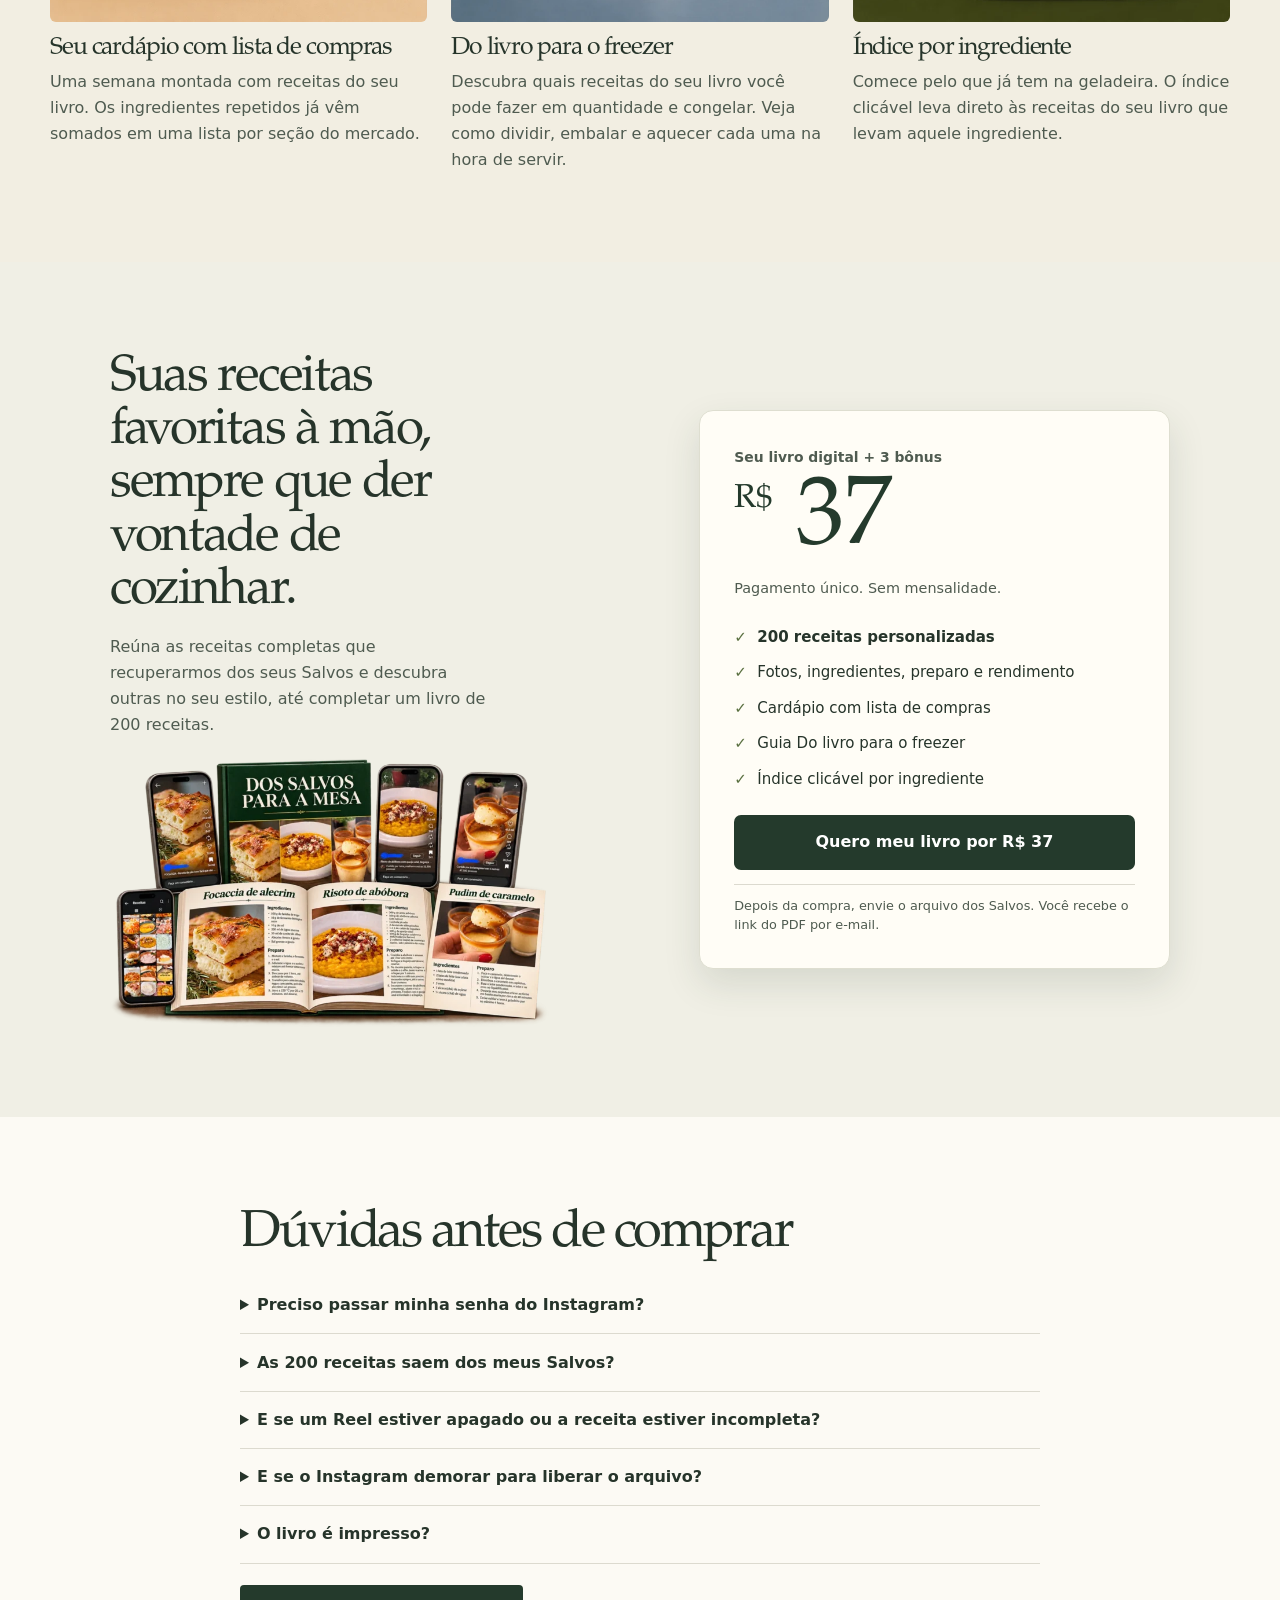
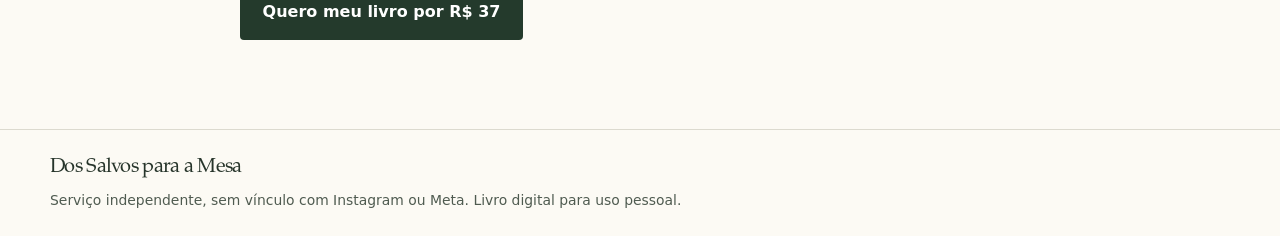
==== commit 541d12d2: "Remove link da amostra da página de vendas" ====
--- a/index.html
+++ b/index.html
@@ -6,8 +6,26 @@
 <title>Dos Salvos para a Mesa | 200 receitas personalizadas</title>
 <meta name="description" content="Um livro digital com 200 receitas, feito a partir dos seus Salvos do Instagram e do que você gosta de cozinhar.">
 <link rel="stylesheet" href="estilo.css">
+<!-- Meta Pixel Code -->
+<script>
+!function(f,b,e,v,n,t,s)
+{if(f.fbq)return;n=f.fbq=function(){n.callMethod?
+n.callMethod.apply(n,arguments):n.queue.push(arguments)};
+if(!f._fbq)f._fbq=n;n.push=n;n.loaded=!0;n.version='2.0';
+n.queue=[];t=b.createElement(e);t.async=!0;
+t.src=v;s=b.getElementsByTagName(e)[0];
+s.parentNode.insertBefore(t,s)}(window, document,'script',
+'https://connect.facebook.net/en_US/fbevents.js');
+fbq('init', '1684457396707952');
+fbq('track', 'PageView');
+fbq('track', 'ViewContent');
+</script>
+<!-- End Meta Pixel Code -->
 </head>
 <body>
+<noscript><img height="1" width="1" style="display:none" alt=""
+src="https://www.facebook.com/tr?id=1684457396707952&amp;ev=PageView&amp;noscript=1"
+/></noscript>
 <main>
   <section class="abertura">
     <div class="container grade-abertura">
@@ -28,7 +46,6 @@
         <h2>Você vive salvando receitas e quase nunca faz nenhuma?</h2>
         <p>Quando você salvou aquela focaccia dourada, já deu vontade de fazer. Aí chega a hora de cozinhar e você precisa achar o Reel de novo, pausar pra ver as medidas e procurar o tempo de forno na legenda.</p>
         <p>Com o livro aberto no celular, você vê <strong>o que precisa comprar, quanto usar, como preparar e quantas pessoas serve</strong>. Veja o post que você salvou virar uma página do livro, com a foto e a receita juntas.</p>
-        <a class="link-amostra" href="dos-salvos-pagina-piloto.png" target="_blank" rel="noopener">Ver uma página do livro</a>
       </div>
           </div>
     <div class="livro-amostra livro-faixa" aria-label="Receitas salvas e páginas ilustrativas do livro">
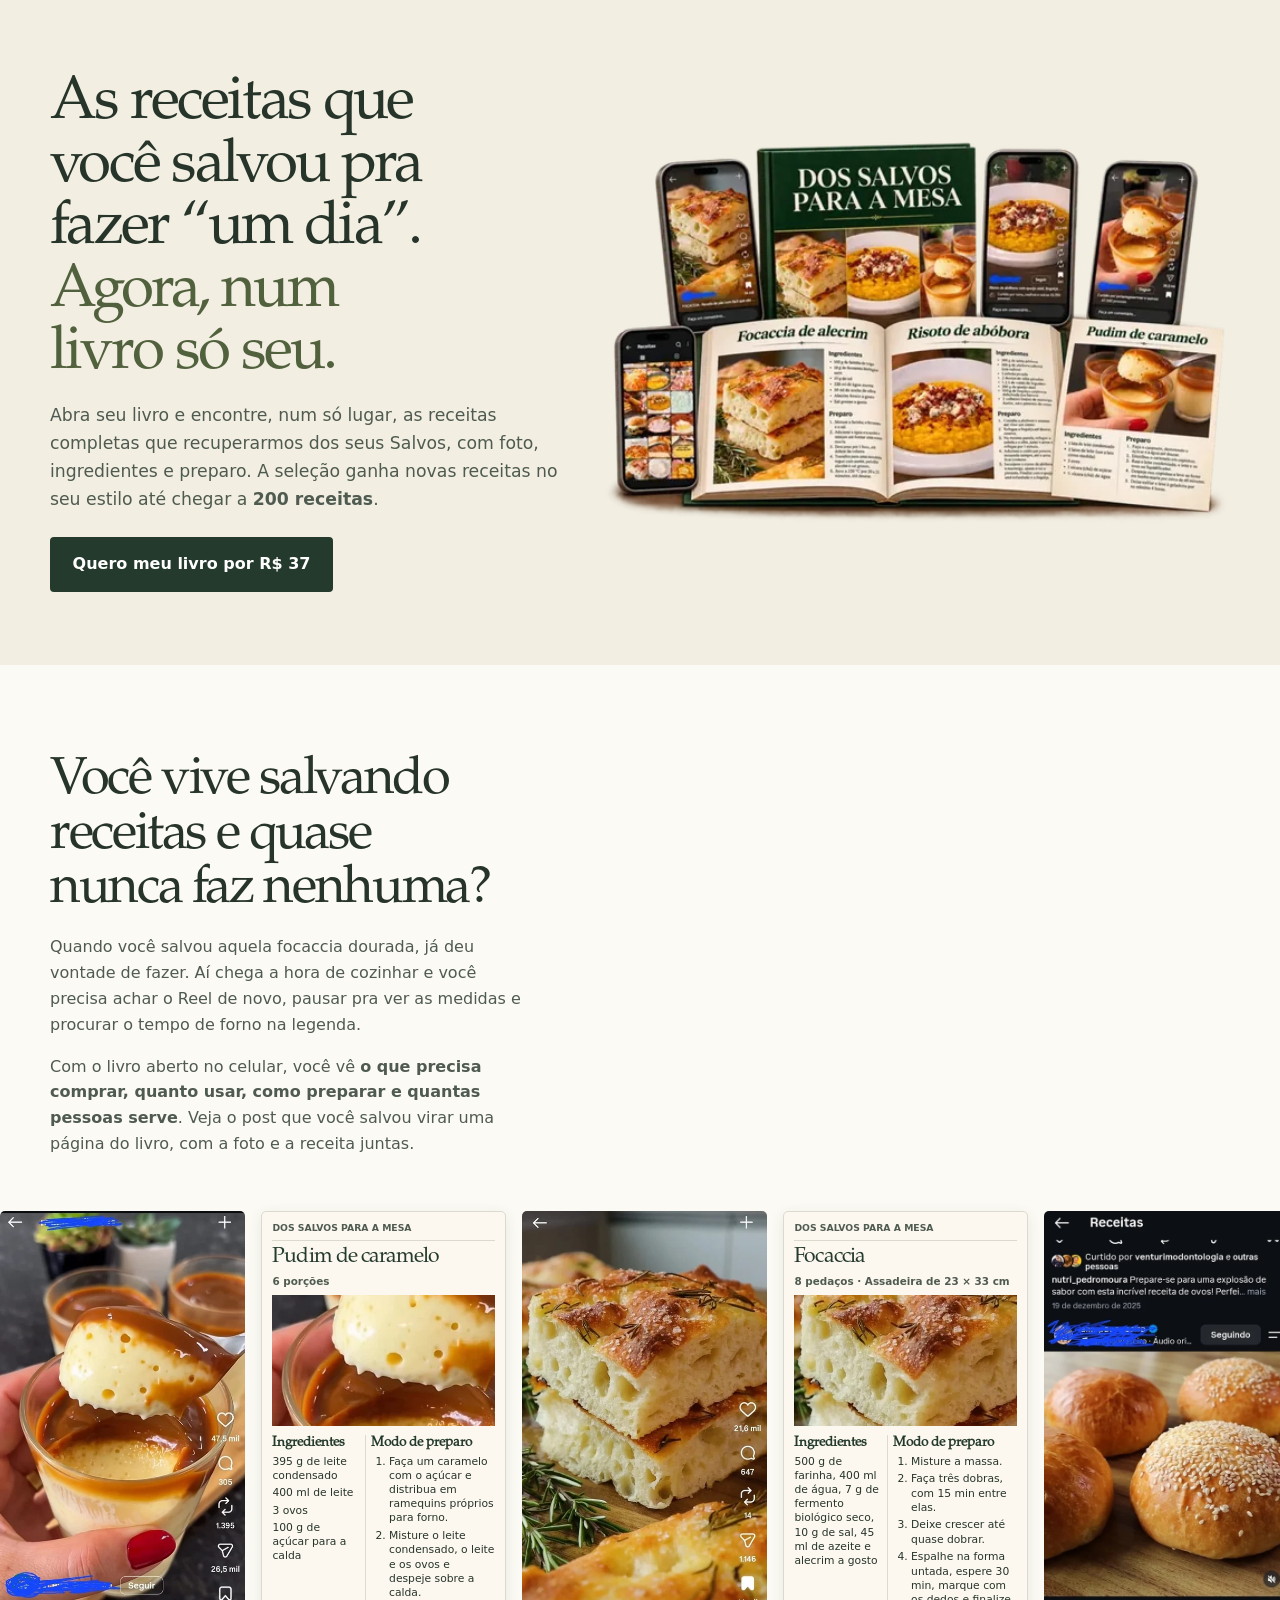
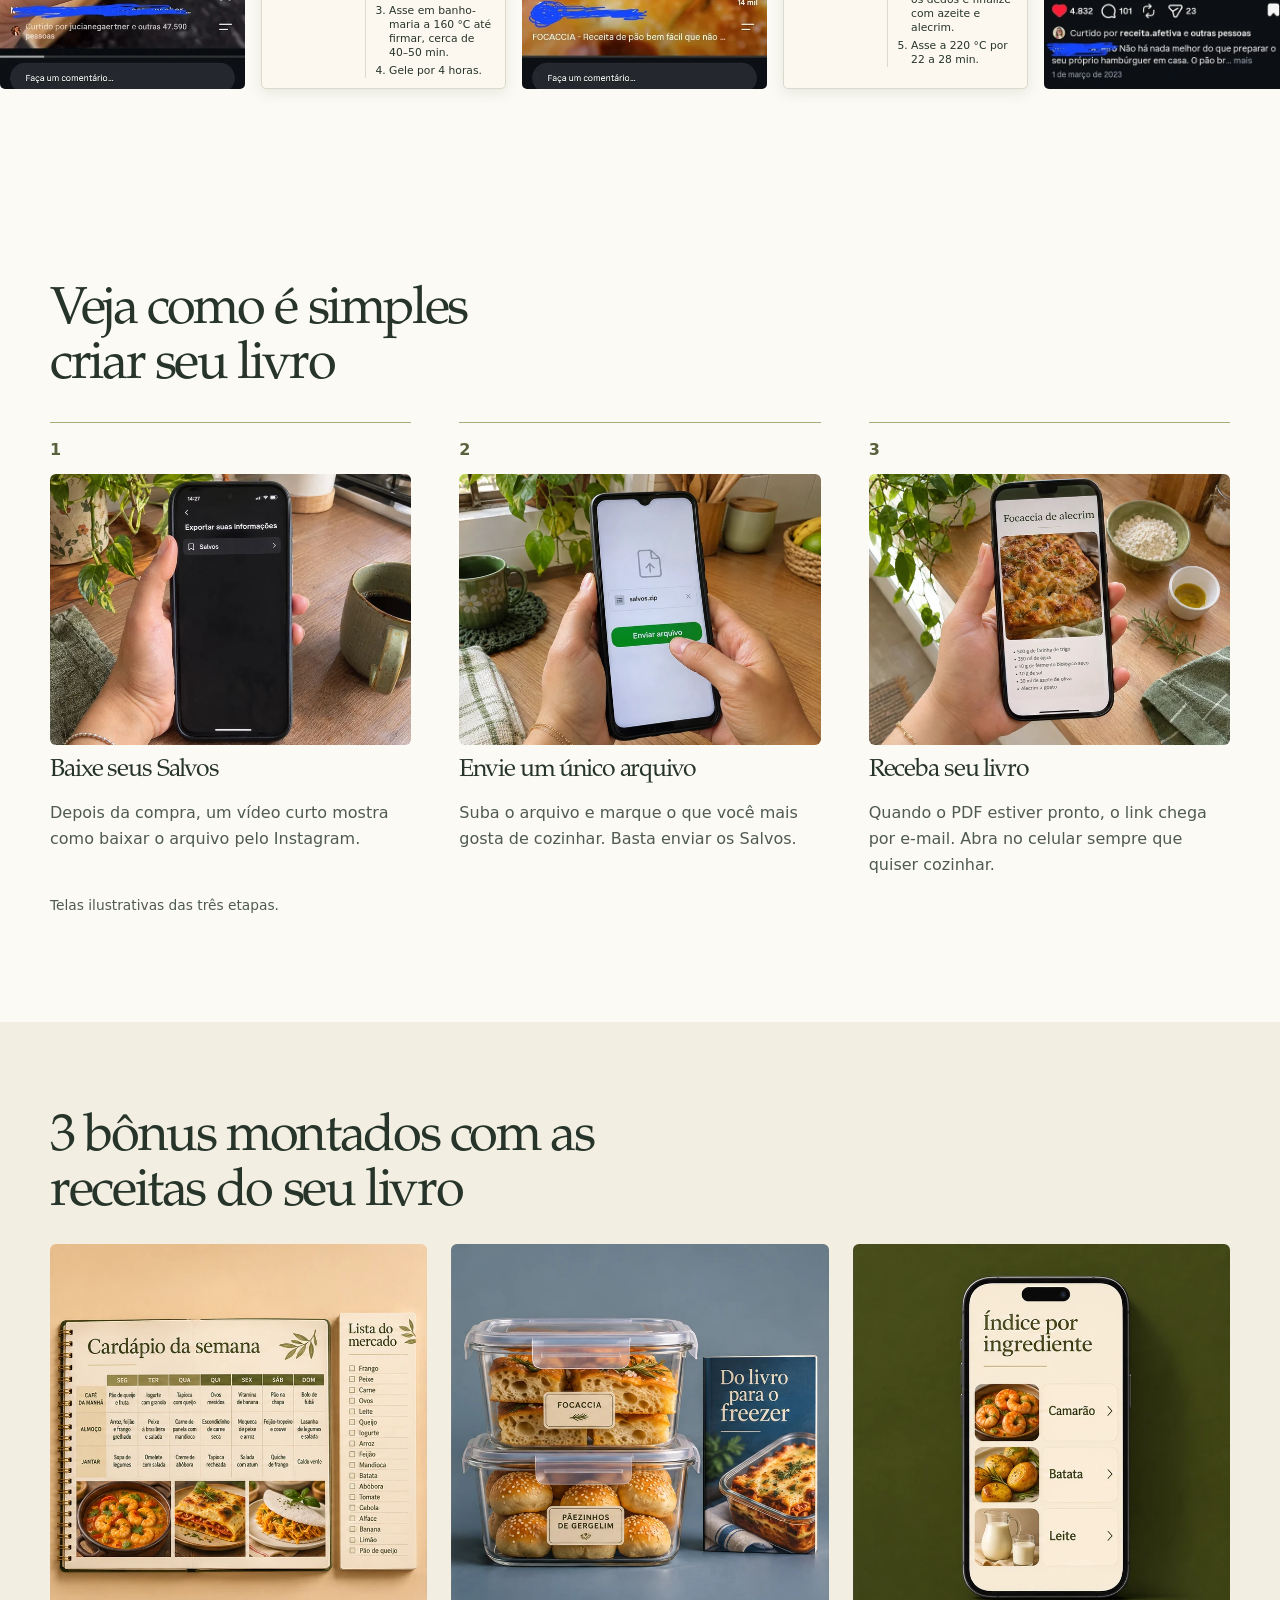
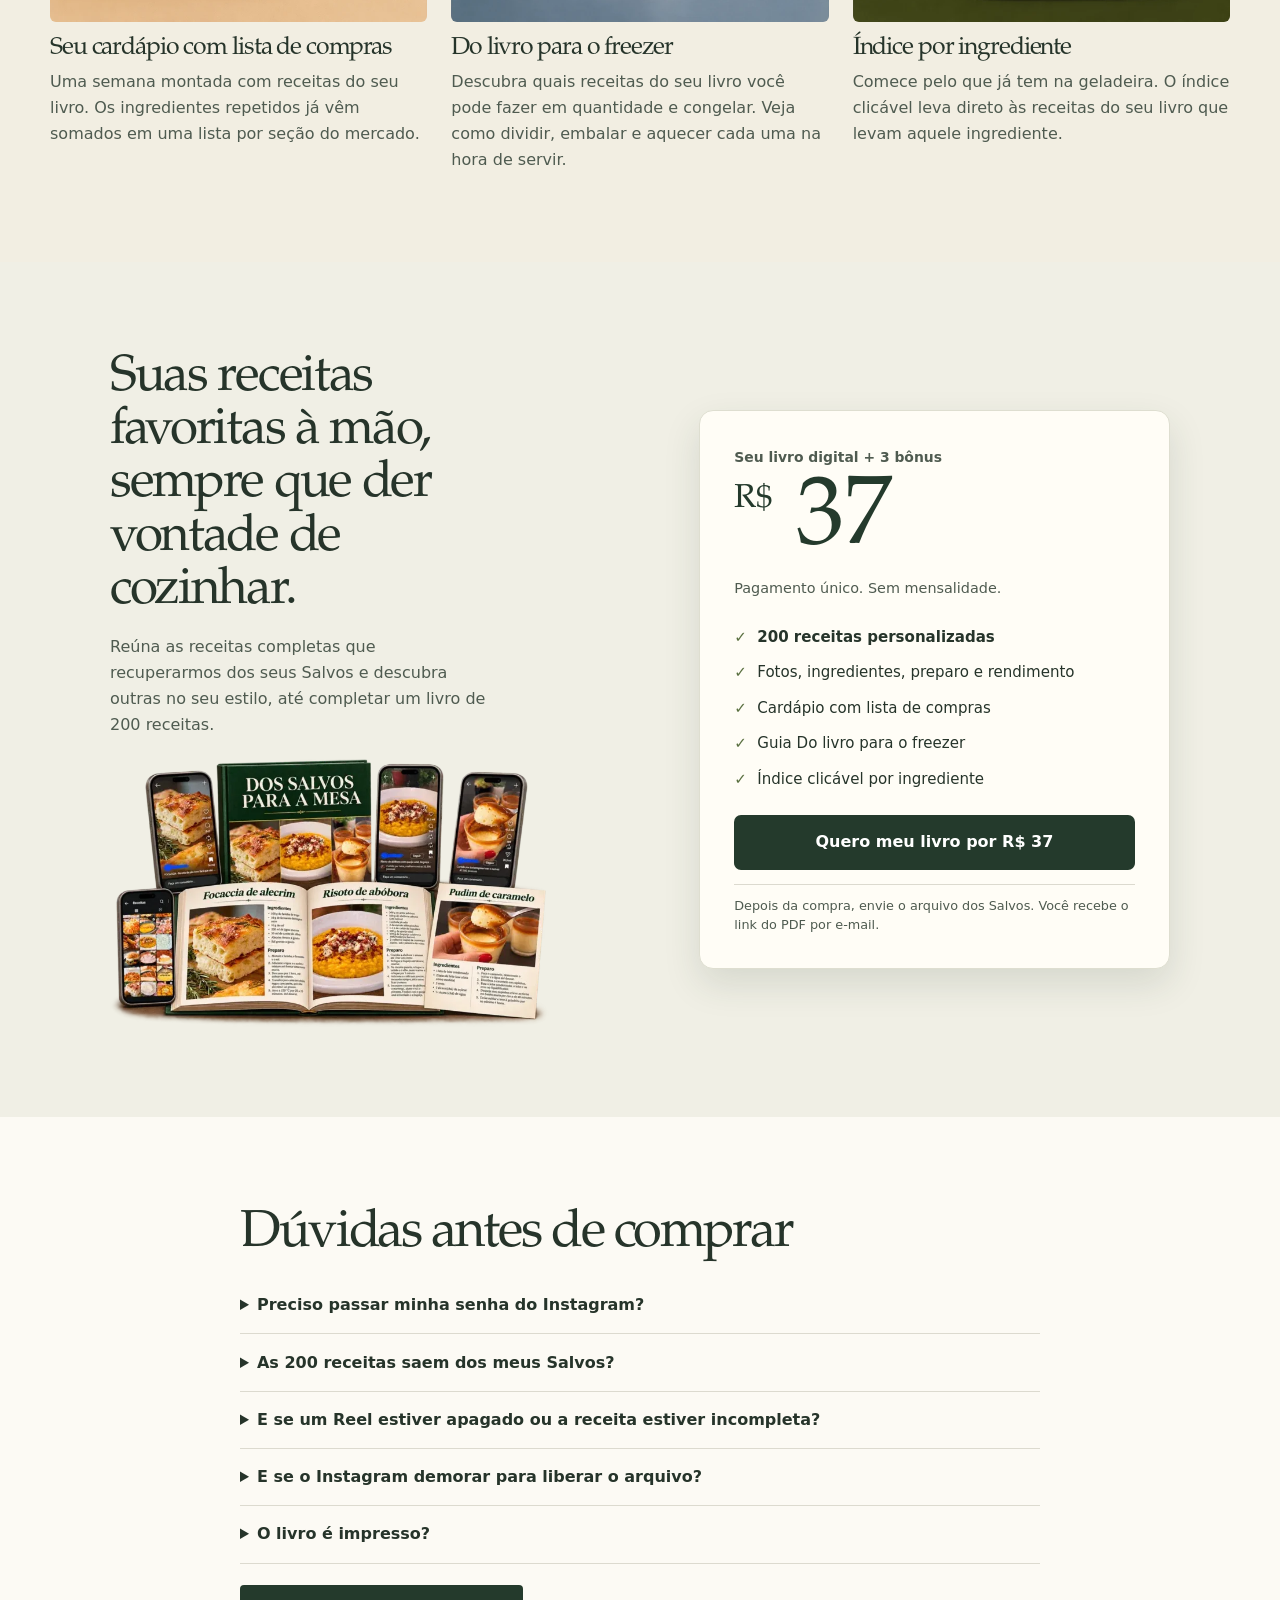
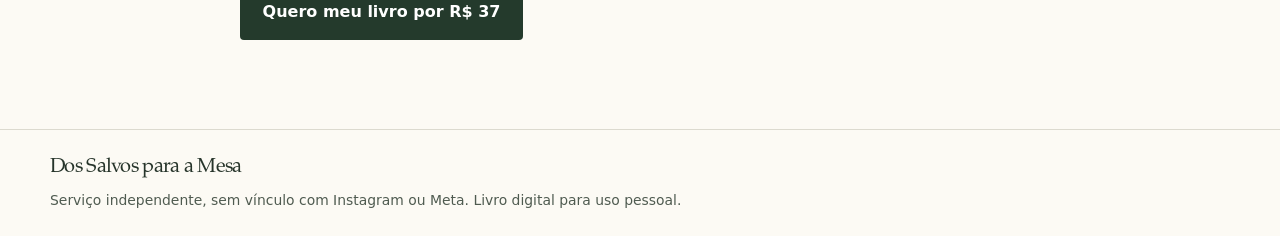
==== commit fcfb0574: "Otimiza carregamento mobile da página de vendas" ====
--- a/index.html
+++ b/index.html
@@ -5,6 +5,8 @@
 <meta name="viewport" content="width=device-width, initial-scale=1">
 <title>Dos Salvos para a Mesa | 200 receitas personalizadas</title>
 <meta name="description" content="Um livro digital com 200 receitas, feito a partir dos seus Salvos do Instagram e do que você gosta de cozinhar.">
+<link rel="preload" as="image" imagesrcset="mockup-campanha-560.webp 560w, mockup-campanha-760.webp 760w, mockup-campanha.webp 1320w" imagesizes="(max-width: 552px) calc(100vw - 32px), (max-width: 750px) 520px, (max-width: 1228px) 52vw, 620px" fetchpriority="high">
+<link rel="preload" href="livro-titulos.woff2" as="font" type="font/woff2" crossorigin>
 <link rel="stylesheet" href="estilo.css">
 <!-- Meta Pixel Code -->
 <script>
@@ -35,7 +37,7 @@
         <a class="botao" href="#oferta">Quero meu livro por R$ 37</a>
       </div>
       <figure class="produto campanha">
-<img src="mockup-campanha.webp" srcset="mockup-campanha-mobile.webp 760w, mockup-campanha.webp 1320w" sizes="(max-width: 560px) calc(100vw - 32px), 540px" alt="Mockup ilustrativo de Dos Salvos para a Mesa: focaccia, risoto e pudim aparecem tanto nas telas dos Salvos quanto nas respectivas páginas do livro" width="1320" height="805" fetchpriority="high">
+<img src="mockup-campanha.webp" srcset="mockup-campanha-560.webp 560w, mockup-campanha-760.webp 760w, mockup-campanha.webp 1320w" sizes="(max-width: 552px) calc(100vw - 32px), (max-width: 750px) 520px, (max-width: 1228px) 52vw, 620px" alt="Mockup ilustrativo de Dos Salvos para a Mesa: focaccia, risoto e pudim aparecem tanto nas telas dos Salvos quanto nas respectivas páginas do livro" width="1320" height="805" fetchpriority="high">
 </figure>
     </div>
   </section>
@@ -52,73 +54,73 @@
       <div class="livro-janela" tabindex="0" aria-label="Faixa de receitas">
         <div class="livro-trilho">
           <div class="livro-grupo"><div class="livro-par"><article class="livro-ficha livro-antes">
-      <div class="livro-post"><img src="print-pudim.webp" alt="Print real do Instagram: Pudim de caramelo" loading="lazy"><h3>Pudim de caramelo</h3></div>
+      <div class="livro-post"><img src="print-pudim.webp" alt="Print real do Instagram: Pudim de caramelo" loading="lazy" fetchpriority="low" decoding="async"><h3>Pudim de caramelo</h3></div>
     </article><article class="livro-ficha">
       <header class="livro-titulo"><p class="livro-assinatura">Dos Salvos para a Mesa</p><h3>Pudim de caramelo</h3><p class="livro-rende">6 porções</p></header>
-      <img src="folha-pudim.webp" alt="Pudim de caramelo" loading="lazy">
+      <img src="folha-pudim.webp" alt="Pudim de caramelo" loading="lazy" fetchpriority="low" decoding="async">
       <div class="livro-ficha-texto"><div class="livro-ingredientes"><strong>Ingredientes</strong><ul><li>395 g de leite condensado</li><li>400 ml de leite</li><li>3 ovos</li><li>100 g de açúcar para a calda</li></ul></div><div class="livro-preparo"><strong>Modo de preparo</strong><ol><li>Faça um caramelo com o açúcar e distribua em ramequins próprios para forno.</li><li>Misture o leite condensado, o leite e os ovos e despeje sobre a calda.</li><li>Asse em banho-maria a 160 °C até firmar, cerca de 40–50 min.</li><li>Gele por 4 horas.</li></ol></div></div>
     </article></div><div class="livro-par"><article class="livro-ficha livro-antes">
-      <div class="livro-post"><img src="print-focaccia.webp" alt="Print real do Instagram: Focaccia" loading="lazy"><h3>Focaccia</h3></div>
-    </article><article class="livro-ficha">
-
-      <header class="livro-titulo"><p class="livro-assinatura">Dos Salvos para a Mesa</p><h3>Focaccia</h3><p class="livro-rende">8 pedaços · Assadeira de 23 × 33 cm</p></header><img src="folha-focaccia.webp" alt="Focaccia dourada, cortada em pedaços" loading="lazy"><div class="livro-ficha-texto">
+      <div class="livro-post"><img src="print-focaccia.webp" alt="Print real do Instagram: Focaccia" loading="lazy" fetchpriority="low" decoding="async"><h3>Focaccia</h3></div>
+    </article><article class="livro-ficha">
+
+      <header class="livro-titulo"><p class="livro-assinatura">Dos Salvos para a Mesa</p><h3>Focaccia</h3><p class="livro-rende">8 pedaços · Assadeira de 23 × 33 cm</p></header><img src="folha-focaccia.webp" alt="Focaccia dourada, cortada em pedaços" loading="lazy" fetchpriority="low" decoding="async"><div class="livro-ficha-texto">
       <div class="livro-ingredientes"><strong>Ingredientes</strong><ul><li>500 g de farinha, 400 ml de água, 7 g de fermento biológico seco, 10 g de sal, 45 ml de azeite e alecrim a gosto</li></ul></div>
       <div class="livro-preparo"><strong>Modo de preparo</strong><ol><li>Misture a massa.</li><li>Faça três dobras, com 15 min entre elas.</li><li>Deixe crescer até quase dobrar.</li><li>Espalhe na forma untada, espere 30 min, marque com os dedos e finalize com azeite e alecrim.</li><li>Asse a 220 °C por 22 a 28 min.</li></ol></div></div>
     </article></div><div class="livro-par"><article class="livro-ficha livro-antes">
-      <div class="livro-post"><img src="print-pao.webp" alt="Print real do Instagram: Pão de hambúrguer" loading="lazy"><h3>Pão de hambúrguer</h3></div>
-    </article><article class="livro-ficha">
-
-      <header class="livro-titulo"><p class="livro-assinatura">Dos Salvos para a Mesa</p><h3>Pão de hambúrguer</h3><p class="livro-rende">8 pães</p></header><img src="folha-pao.webp" alt="Pães de hambúrguer dourados com gergelim" loading="lazy"><div class="livro-ficha-texto">
+      <div class="livro-post"><img src="print-pao.webp" alt="Print real do Instagram: Pão de hambúrguer" loading="lazy" fetchpriority="low" decoding="async"><h3>Pão de hambúrguer</h3></div>
+    </article><article class="livro-ficha">
+
+      <header class="livro-titulo"><p class="livro-assinatura">Dos Salvos para a Mesa</p><h3>Pão de hambúrguer</h3><p class="livro-rende">8 pães</p></header><img src="folha-pao.webp" alt="Pães de hambúrguer dourados com gergelim" loading="lazy" fetchpriority="low" decoding="async"><div class="livro-ficha-texto">
       <div class="livro-ingredientes"><strong>Ingredientes</strong><ul><li>500 g de farinha, 240 ml de leite, 1 ovo, 40 g de manteiga, 25 g de açúcar, 5 g de sal, 7 g de fermento biológico seco, gema e gergelim</li></ul></div>
       <div class="livro-preparo"><strong>Modo de preparo</strong><ol><li>Misture e sove.</li><li>Deixe dobrar de volume, modele 8 pães e espere crescer de novo.</li><li>Pincele com gema, salpique gergelim e asse a 180 °C por 20 a 25 min.</li></ol></div></div>
     </article></div><div class="livro-par"><article class="livro-ficha livro-antes">
-      <div class="livro-post"><img src="print-torta.webp" alt="Print real do Instagram: Torta holandesa" loading="lazy"><h3>Torta holandesa</h3></div>
-    </article><article class="livro-ficha">
-
-      <header class="livro-titulo"><p class="livro-assinatura">Dos Salvos para a Mesa</p><h3>Torta holandesa</h3><p class="livro-rende">10 fatias</p></header><img src="folha-torta.webp" alt="Fatia de torta holandesa com cobertura de chocolate" loading="lazy"><div class="livro-ficha-texto">
+      <div class="livro-post"><img src="print-torta.webp" alt="Print real do Instagram: Torta holandesa" loading="lazy" fetchpriority="low" decoding="async"><h3>Torta holandesa</h3></div>
+    </article><article class="livro-ficha">
+
+      <header class="livro-titulo"><p class="livro-assinatura">Dos Salvos para a Mesa</p><h3>Torta holandesa</h3><p class="livro-rende">10 fatias</p></header><img src="folha-torta.webp" alt="Fatia de torta holandesa com cobertura de chocolate" loading="lazy" fetchpriority="low" decoding="async"><div class="livro-ficha-texto">
       <div class="livro-ingredientes"><strong>Ingredientes</strong><ul><li>200 g de biscoito maisena, 90 g de manteiga, 300 g de cream cheese, 200 g de creme de leite fresco, 80 g de açúcar, 150 g de chocolate e 100 g de creme de leite</li></ul></div>
       <div class="livro-preparo"><strong>Modo de preparo</strong><ol><li>Pressione o biscoito triturado com manteiga na forma.</li><li>Bata o cream cheese com açúcar e incorpore o creme fresco batido.</li><li>Espalhe sobre a base e gele até firmar.</li><li>Cubra com chocolate derretido misturado ao creme de leite.</li></ol></div></div>
     </article></div><div class="livro-par"><article class="livro-ficha livro-antes">
-      <div class="livro-post"><img src="print-biscoitos.webp" alt="Print real do Instagram: Biscoitos de chocolate com caramelo" loading="lazy"><h3>Biscoitos de chocolate com caramelo</h3></div>
+      <div class="livro-post"><img src="print-biscoitos.webp" alt="Print real do Instagram: Biscoitos de chocolate com caramelo" loading="lazy" fetchpriority="low" decoding="async"><h3>Biscoitos de chocolate com caramelo</h3></div>
     </article><article class="livro-ficha">
       <header class="livro-titulo"><p class="livro-assinatura">Dos Salvos para a Mesa</p><h3>Biscoitos de chocolate com caramelo</h3><p class="livro-rende">18 biscoitos</p></header>
-      <img src="folha-biscoitos.webp" alt="Biscoitos de chocolate com caramelo" loading="lazy">
+      <img src="folha-biscoitos.webp" alt="Biscoitos de chocolate com caramelo" loading="lazy" fetchpriority="low" decoding="async">
       <div class="livro-ficha-texto"><div class="livro-ingredientes"><strong>Ingredientes</strong><ul><li>120 g de manteiga</li><li>80 g de açúcar</li><li>150 g de farinha</li><li>25 g de cacau</li><li>70 g de castanhas picadas</li><li>100 g de caramelo espesso</li></ul></div><div class="livro-preparo"><strong>Modo de preparo</strong><ol><li>Bata a manteiga com o açúcar e misture a farinha e o cacau.</li><li>Modele, passe as bordas nas castanhas e faça uma cavidade.</li><li>Asse a 180 °C por 12–15 min.</li><li>Deixe esfriar e recheie com caramelo.</li></ol></div></div>
     </article></div><div class="livro-par"><article class="livro-ficha livro-antes">
-      <div class="livro-post"><img src="print-penne.webp" alt="Print real do Instagram: Penne cremoso com camarão" loading="lazy"><h3>Penne cremoso com camarão</h3></div>
+      <div class="livro-post"><img src="print-penne.webp" alt="Print real do Instagram: Penne cremoso com camarão" loading="lazy" fetchpriority="low" decoding="async"><h3>Penne cremoso com camarão</h3></div>
     </article><article class="livro-ficha">
       <header class="livro-titulo"><p class="livro-assinatura">Dos Salvos para a Mesa</p><h3>Penne cremoso com camarão</h3><p class="livro-rende">4 porções</p></header>
-      <img src="folha-penne.webp" alt="Penne cremoso com camarão" loading="lazy">
+      <img src="folha-penne.webp" alt="Penne cremoso com camarão" loading="lazy" fetchpriority="low" decoding="async">
       <div class="livro-ficha-texto"><div class="livro-ingredientes"><strong>Ingredientes</strong><ul><li>300 g de penne</li><li>400 g de camarão limpo</li><li>2 dentes de alho</li><li>200 g de creme de leite</li><li>2 colheres de extrato de tomate</li><li>azeite e sal</li></ul></div><div class="livro-preparo"><strong>Modo de preparo</strong><ol><li>Cozinhe a massa e reserve um pouco da água.</li><li>Salteie os camarões com alho e azeite até ficarem opacos.</li><li>Junte extrato e creme de leite.</li><li>Misture o penne e ajuste o molho com a água reservada.</li></ol></div></div>
     </article></div><div class="livro-par"><article class="livro-ficha livro-antes">
-      <div class="livro-post"><img src="print-croquete.webp" alt="Print real do Instagram: Croquete de batata" loading="lazy"><h3>Croquete de batata</h3></div>
+      <div class="livro-post"><img src="print-croquete.webp" alt="Print real do Instagram: Croquete de batata" loading="lazy" fetchpriority="low" decoding="async"><h3>Croquete de batata</h3></div>
     </article><article class="livro-ficha">
       <header class="livro-titulo"><p class="livro-assinatura">Dos Salvos para a Mesa</p><h3>Croquete de batata</h3><p class="livro-rende">12 unidades</p></header>
-      <img src="folha-croquete.webp" alt="Croquete de batata" loading="lazy">
+      <img src="folha-croquete.webp" alt="Croquete de batata" loading="lazy" fetchpriority="low" decoding="async">
       <div class="livro-ficha-texto"><div class="livro-ingredientes"><strong>Ingredientes</strong><ul><li>500 g de batata</li><li>30 g de amido de milho</li><li>120 g de muçarela</li><li>1 ovo</li><li>80 g de farinha panko</li><li>sal e óleo</li></ul></div><div class="livro-preparo"><strong>Modo de preparo</strong><ol><li>Cozinhe e amasse a batata.</li><li>Misture o amido e o sal.</li><li>Modele os croquetes com muçarela no centro.</li><li>Passe em ovo batido e panko.</li><li>Frite em óleo quente até dourar e escorra.</li></ol></div></div>
     </article></div><div class="livro-par"><article class="livro-ficha livro-antes">
-      <div class="livro-post"><img src="print-gratinado.webp" alt="Print real do Instagram: Gratinado de batata com bacon" loading="lazy"><h3>Gratinado de batata com bacon</h3></div>
+      <div class="livro-post"><img src="print-gratinado.webp" alt="Print real do Instagram: Gratinado de batata com bacon" loading="lazy" fetchpriority="low" decoding="async"><h3>Gratinado de batata com bacon</h3></div>
     </article><article class="livro-ficha">
       <header class="livro-titulo"><p class="livro-assinatura">Dos Salvos para a Mesa</p><h3>Gratinado de batata com bacon</h3><p class="livro-rende">4 porções</p></header>
-      <img src="folha-gratinado.webp" alt="Gratinado de batata com bacon" loading="lazy">
+      <img src="folha-gratinado.webp" alt="Gratinado de batata com bacon" loading="lazy" fetchpriority="low" decoding="async">
       <div class="livro-ficha-texto"><div class="livro-ingredientes"><strong>Ingredientes</strong><ul><li>600 g de batata</li><li>200 g de creme de leite</li><li>150 g de muçarela</li><li>100 g de bacon</li><li>sal e salsinha</li></ul></div><div class="livro-preparo"><strong>Modo de preparo</strong><ol><li>Cozinhe as batatas fatiadas até ficarem quase macias.</li><li>Monte camadas de batata, creme e muçarela.</li><li>Leve ao forno a 200 °C até gratinar e finalize com bacon dourado e salsinha.</li></ol></div></div>
     </article></div><div class="livro-par"><article class="livro-ficha livro-antes">
-      <div class="livro-post"><img src="print-chips.webp" alt="Print real do Instagram: Chips crocantes de milho" loading="lazy"><h3>Chips crocantes de milho</h3></div>
+      <div class="livro-post"><img src="print-chips.webp" alt="Print real do Instagram: Chips crocantes de milho" loading="lazy" fetchpriority="low" decoding="async"><h3>Chips crocantes de milho</h3></div>
     </article><article class="livro-ficha">
       <header class="livro-titulo"><p class="livro-assinatura">Dos Salvos para a Mesa</p><h3>Chips crocantes de milho</h3><p class="livro-rende">4 porções</p></header>
-      <img src="folha-chips.webp" alt="Chips crocantes de milho" loading="lazy">
+      <img src="folha-chips.webp" alt="Chips crocantes de milho" loading="lazy" fetchpriority="low" decoding="async">
       <div class="livro-ficha-texto"><div class="livro-ingredientes"><strong>Ingredientes</strong><ul><li>6 tortilhas de milho</li><li>1 colher de azeite</li><li>1 colher (chá) de páprica</li><li>sal a gosto</li></ul></div><div class="livro-preparo"><strong>Modo de preparo</strong><ol><li>Corte em triângulos, pincele com azeite e tempere.</li><li>Distribua em camada única e asse a 190 °C por 8–12 min, virando na metade.</li><li>Deixe esfriar para ficar crocante.</li></ol></div></div>
     </article></div><div class="livro-par"><article class="livro-ficha livro-antes">
-      <div class="livro-post"><img src="print-hotdog.webp" alt="Print real do Instagram: Hot dog coreano" loading="lazy"><h3>Hot dog coreano</h3></div>
+      <div class="livro-post"><img src="print-hotdog.webp" alt="Print real do Instagram: Hot dog coreano" loading="lazy" fetchpriority="low" decoding="async"><h3>Hot dog coreano</h3></div>
     </article><article class="livro-ficha">
       <header class="livro-titulo"><p class="livro-assinatura">Dos Salvos para a Mesa</p><h3>Hot dog coreano</h3><p class="livro-rende">6 unidades</p></header>
-      <img src="folha-hotdog.webp" alt="Hot dog coreano" loading="lazy">
+      <img src="folha-hotdog.webp" alt="Hot dog coreano" loading="lazy" fetchpriority="low" decoding="async">
       <div class="livro-ficha-texto"><div class="livro-ingredientes"><strong>Ingredientes</strong><ul><li>3 salsichas</li><li>180 g de muçarela firme</li><li>160 g de farinha</li><li>1 ovo</li><li>120 ml de leite</li><li>1 colher (chá) de fermento químico</li><li>panko e óleo</li></ul></div><div class="livro-preparo"><strong>Modo de preparo</strong><ol><li>Monte palitos com salsicha e queijo.</li><li>Bata a farinha, o ovo, o leite e o fermento para fazer uma massa espessa.</li><li>Cubra os palitos, passe no panko e frite até dourar e aquecer por dentro.</li></ol></div></div>
     </article></div><div class="livro-par"><article class="livro-ficha livro-antes">
-      <div class="livro-post"><img src="print-bolo-chocolate.webp" alt="Print real do Instagram: Bolo de chocolate com granulado" loading="lazy"><h3>Bolo de chocolate com granulado</h3></div>
+      <div class="livro-post"><img src="print-bolo-chocolate.webp" alt="Print real do Instagram: Bolo de chocolate com granulado" loading="lazy" fetchpriority="low" decoding="async"><h3>Bolo de chocolate com granulado</h3></div>
     </article><article class="livro-ficha">
       <header class="livro-titulo"><p class="livro-assinatura">Dos Salvos para a Mesa</p><h3>Bolo de chocolate com granulado</h3><p class="livro-rende">12 pedaços</p></header>
-      <img src="folha-bolo-chocolate.webp" alt="Bolo de chocolate com granulado" loading="lazy">
+      <img src="folha-bolo-chocolate.webp" alt="Bolo de chocolate com granulado" loading="lazy" fetchpriority="low" decoding="async">
       <div class="livro-ficha-texto"><div class="livro-ingredientes"><strong>Ingredientes</strong><ul><li>3 ovos</li><li>180 g de açúcar</li><li>120 ml de óleo</li><li>200 ml de leite</li><li>220 g de farinha</li><li>45 g de cacau</li><li>12 g de fermento</li><li>150 g de chocolate, 100 g de creme de leite e granulado</li></ul></div><div class="livro-preparo"><strong>Modo de preparo</strong><ol><li>Misture ovos, açúcar, óleo e leite.</li><li>Incorpore a farinha, o cacau e o fermento.</li><li>Asse a 180 °C por 30–35 min.</li><li>Cubra com o chocolate derretido misturado ao creme de leite e finalize com granulado.</li></ol></div></div>
     </article></div></div>
         </div>
@@ -130,9 +132,9 @@
     <div class="container">
       <h2>Veja como é simples criar seu livro</h2>
       <ol class="passos">
-        <li><img src="etapa-baixar.webp" alt="Celular em uma cozinha mostrando a etapa de exportar os Salvos" loading="lazy"><h3>Baixe seus Salvos</h3><p>Depois da compra, um vídeo curto mostra como baixar o arquivo pelo Instagram.</p></li>
-        <li><img src="etapa-enviar.webp" alt="Celular com o arquivo salvos.zip selecionado para envio" loading="lazy"><h3>Envie um único arquivo</h3><p>Suba o arquivo e marque o que você mais gosta de cozinhar. Basta enviar os Salvos.</p></li>
-        <li><img src="etapa-receber.webp" alt="Livro de receitas aberto no celular mostrando a focaccia" loading="lazy"><h3>Receba seu livro</h3><p>Quando o PDF estiver pronto, o link chega por e-mail. Abra no celular sempre que quiser cozinhar.</p></li>
+        <li><img src="etapa-baixar.webp" alt="Celular em uma cozinha mostrando a etapa de exportar os Salvos" loading="lazy" fetchpriority="low" decoding="async"><h3>Baixe seus Salvos</h3><p>Depois da compra, um vídeo curto mostra como baixar o arquivo pelo Instagram.</p></li>
+        <li><img src="etapa-enviar.webp" alt="Celular com o arquivo salvos.zip selecionado para envio" loading="lazy" fetchpriority="low" decoding="async"><h3>Envie um único arquivo</h3><p>Suba o arquivo e marque o que você mais gosta de cozinhar. Basta enviar os Salvos.</p></li>
+        <li><img src="etapa-receber.webp" alt="Livro de receitas aberto no celular mostrando a focaccia" loading="lazy" fetchpriority="low" decoding="async"><h3>Receba seu livro</h3><p>Quando o PDF estiver pronto, o link chega por e-mail. Abra no celular sempre que quiser cozinhar.</p></li>
       </ol>
       <p class="passos-nota">Telas ilustrativas das três etapas.</p>
     </div>
@@ -140,18 +142,18 @@
 
   <section class="secao papel bonus bonus-personalizados" aria-labelledby="titulo-bonus">
 <div class="container"><h2 id="titulo-bonus">3 bônus montados com as receitas do seu livro</h2>
-<div class="bonus-grade"><article><figure class="bonus-foto"><img src="bonus-cardapio-editorial.webp" alt="Cardápio semanal aberto ao lado da lista de compras" loading="lazy" decoding="async"></figure><h3>Seu cardápio com lista de compras</h3><p>Uma semana montada com receitas do seu livro. Os ingredientes repetidos já vêm somados em uma lista por seção do mercado.</p></article><article>
-<figure class="bonus-foto"><img src="bonus-freezer-editorial.webp" alt="Guia de freezer ao lado de porções de focaccia e pão armazenadas em potes" loading="lazy" decoding="async"></figure>
+<div class="bonus-grade"><article><figure class="bonus-foto"><img src="bonus-cardapio-editorial.webp" alt="Cardápio semanal aberto ao lado da lista de compras" loading="lazy" fetchpriority="low" decoding="async"></figure><h3>Seu cardápio com lista de compras</h3><p>Uma semana montada com receitas do seu livro. Os ingredientes repetidos já vêm somados em uma lista por seção do mercado.</p></article><article>
+<figure class="bonus-foto"><img src="bonus-freezer-editorial.webp" alt="Guia de freezer ao lado de porções de focaccia e pão armazenadas em potes" loading="lazy" fetchpriority="low" decoding="async"></figure>
 <h3>Do livro para o freezer</h3>
 <p>Descubra quais receitas do seu livro você pode fazer em quantidade e congelar. Veja como dividir, embalar e aquecer cada uma na hora de servir.</p>
-</article><article><figure class="bonus-foto"><img src="bonus-indice-editorial.webp" alt="Índice por ingrediente aberto no celular, com receitas listadas por ingrediente" loading="lazy" decoding="async"></figure><h3>Índice por ingrediente</h3><p>Comece pelo que já tem na geladeira. O índice clicável leva direto às receitas do seu livro que levam aquele ingrediente.</p></article></div></div></section>
+</article><article><figure class="bonus-foto"><img src="bonus-indice-editorial.webp" alt="Índice por ingrediente aberto no celular, com receitas listadas por ingrediente" loading="lazy" fetchpriority="low" decoding="async"></figure><h3>Índice por ingrediente</h3><p>Comece pelo que já tem na geladeira. O índice clicável leva direto às receitas do seu livro que levam aquele ingrediente.</p></article></div></div></section>
 
 <section class="secao oferta oferta-clara" id="oferta" aria-labelledby="oferta-titulo">
   <div class="container oferta-layout">
     <div class="oferta-apresentacao">
       <h2 id="oferta-titulo">Suas receitas favoritas à mão, sempre que der vontade de cozinhar.</h2>
       <p>Reúna as receitas completas que recuperarmos dos seus Salvos e descubra outras no seu estilo, até completar um livro de 200 receitas.</p>
-      <img src="mockup-campanha.webp" srcset="mockup-campanha-mobile.webp 760w, mockup-campanha.webp 1320w" sizes="(max-width: 560px) calc(100vw - 32px), 540px" alt="Dos Salvos para a Mesa com o livro aberto e as receitas salvas no celular" width="1320" height="805" loading="lazy" decoding="async">
+      <img src="mockup-campanha.webp" srcset="mockup-campanha-560.webp 560w, mockup-campanha-760.webp 760w, mockup-campanha.webp 1320w" sizes="(max-width: 750px) 43vw, 440px" alt="Dos Salvos para a Mesa com o livro aberto e as receitas salvas no celular" width="1320" height="805" loading="lazy" fetchpriority="low" decoding="async">
     </div>
     <div class="oferta-card" id="comprar-livro">
       <p class="oferta-pacote">Seu livro digital + 3 bônus</p>
@@ -193,11 +195,24 @@
 <script>
 const bookStrip = document.querySelector(".livro-faixa");
 const bookTrack = bookStrip.querySelector(".livro-trilho");
-const duplicate = bookTrack.firstElementChild.cloneNode(true);
-duplicate.setAttribute("aria-hidden", "true");
-duplicate.inert = true;
-bookTrack.append(duplicate);
-bookStrip.classList.add("livro-animada");
+function startBookCarousel() {
+  const duplicate = bookTrack.firstElementChild.cloneNode(true);
+  duplicate.setAttribute("aria-hidden", "true");
+  duplicate.inert = true;
+  bookTrack.append(duplicate);
+  bookStrip.classList.add("livro-animada");
+}
+if ("IntersectionObserver" in window) {
+  const bookVisibility = new IntersectionObserver(([entry]) => {
+    if (entry.isIntersecting && !bookStrip.classList.contains("livro-animada")) {
+      startBookCarousel();
+    }
+    bookStrip.classList.toggle("livro-fora-da-tela", !entry.isIntersecting);
+  });
+  bookVisibility.observe(bookStrip);
+} else {
+  startBookCarousel();
+}
 const mobilePurchase = document.querySelector(".compra-mobile");
 const purchaseHero = document.querySelector(".abertura");
 const purchaseOffer = document.querySelector(".oferta-card");
--- a/estilo.css
+++ b/estilo.css
@@ -1,4 +1,4 @@
-@font-face{font-family:Livro;src:url("livro-titulos.woff") format("woff");font-display:swap}
+@font-face{font-family:Livro;src:url("livro-titulos.woff2") format("woff2"),url("livro-titulos.woff") format("woff");font-display:swap}
 :root{--ink:#26342a;--leaf:#243a2c;--muted:#4f5b50;--ivory:#fcfaf4;--paper:#f2eee2;--line:#dcdacf;--accent:#a6ac77;--display:Livro,"Palatino Linotype",Georgia,serif}
 *{box-sizing:border-box}body{margin:0;color:var(--ink);background:var(--ivory);font:1rem/1.62 system-ui,sans-serif}h1,h2,h3,p,figure{margin:0 0 1rem}h1,h2,h3{font-family:var(--display);font-weight:400;letter-spacing:-.045em;line-height:1.04}h1{font-size:clamp(2.8rem,5.1vw,5.05rem);max-width:12ch}h2{font-size:clamp(2.25rem,4.1vw,3.85rem);max-width:17ch}h3{font-size:1.55rem}p{color:var(--muted)}img,video{display:block;width:100%;height:auto}a{color:inherit}.container{width:min(1180px,calc(100% - 3rem));margin-inline:auto}.cabecalho{border-bottom:1px solid var(--line)}.topo{display:flex;align-items:center;justify-content:space-between;gap:1rem;padding-block:1.05rem}.marca{font:1.25rem/1.2 var(--display);letter-spacing:-.035em}.topo a{font-size:.88rem;text-underline-offset:.25em}.abertura{padding-block:clamp(2.25rem,5.7vw,5.2rem);background:var(--paper)}.grade-abertura,.duas-colunas{display:grid;grid-template-columns:minmax(0,1fr) minmax(0,1fr);align-items:center;gap:clamp(2rem,6vw,6rem)}.grade-abertura{grid-template-columns:minmax(0,.86fr) minmax(0,1.16fr);gap:clamp(1.25rem,4vw,4.4rem)}.chamada em{font-style:normal;color:#52613d}.chamada p{max-width:36rem;font-size:1.08rem;margin-bottom:1.45rem}.botao{display:inline-block;border:1px solid transparent;border-radius:4px;background:var(--leaf);color:white;padding:.95rem 1.35rem;text-decoration:none;font:700 1rem/1.4 system-ui;cursor:pointer;text-align:center}.botao:hover{background:#3b533e}:focus-visible{outline:3px solid #6e7742;outline-offset:4px}
 .produto{margin:0}.produto img,.oferta img{aspect-ratio:1.5;object-fit:cover;border-radius:4px;background:#e5dfd0}.produto figcaption{font-size:.78rem;color:var(--muted);margin-top:.5rem}.secao{padding-block:clamp(3.2rem,7vw,6rem)}.texto p{max-width:47ch}.texto p:last-child,.passos p:last-child{margin-bottom:0}.papel{background:var(--paper)}.filme{margin:0;overflow:hidden;border-radius:4px;background:#302b24}.filme video{aspect-ratio:1.16;object-fit:cover}.filme-maior video{aspect-ratio:1.52;object-position:center 60%}.amostras{display:grid;grid-template-columns:1fr 1fr;gap:.65rem}.amostras video{aspect-ratio:.94}.passos{list-style:none;display:grid;grid-template-columns:repeat(3,minmax(0,1fr));gap:clamp(1rem,4vw,3rem);padding:0;margin:1.8rem 0 0;counter-reset:passo}.passos li{border-top:1px solid var(--accent);padding-top:.9rem;counter-increment:passo}.passos li::before{content:counter(passo);display:block;margin-bottom:.65rem;color:#58623d;font-weight:700}.oferta{background:var(--leaf);color:var(--ivory)}.oferta p{color:#e8eadf}.oferta h2{max-width:none}.oferta .preco{font:clamp(3.5rem,6vw,5.7rem)/.98 var(--display);color:white;margin:1.2rem 0 .45rem}.pagamento{font-size:.88rem}.oferta .botao{background:var(--ivory);color:var(--leaf)}.oferta .botao:hover{background:#e8e5d5}.faq{max-width:800px}.faq h2{max-width:none}details{border-bottom:1px solid var(--line);padding:.95rem 0}summary{cursor:pointer;font-weight:700}details p{margin:.55rem 0 0}footer{border-top:1px solid var(--line);padding:1.5rem 0}footer p{font-size:.87rem;margin:.55rem 0 0}dialog{max-width:min(430px,calc(100% - 32px));padding:1.5rem;background:var(--ivory);color:var(--ink);border:1px solid var(--line);border-radius:5px}dialog::backdrop{background:#161e17b0}
@@ -384,3 +384,5 @@
   .compra-mobile>span{white-space:nowrap;color:var(--leaf);font-weight:800}
   .compra-mobile .botao{min-height:44px;padding:.62rem .95rem;font-size:.91rem}
 }
+
+.livro-faixa.livro-fora-da-tela .livro-trilho{animation-play-state:paused}
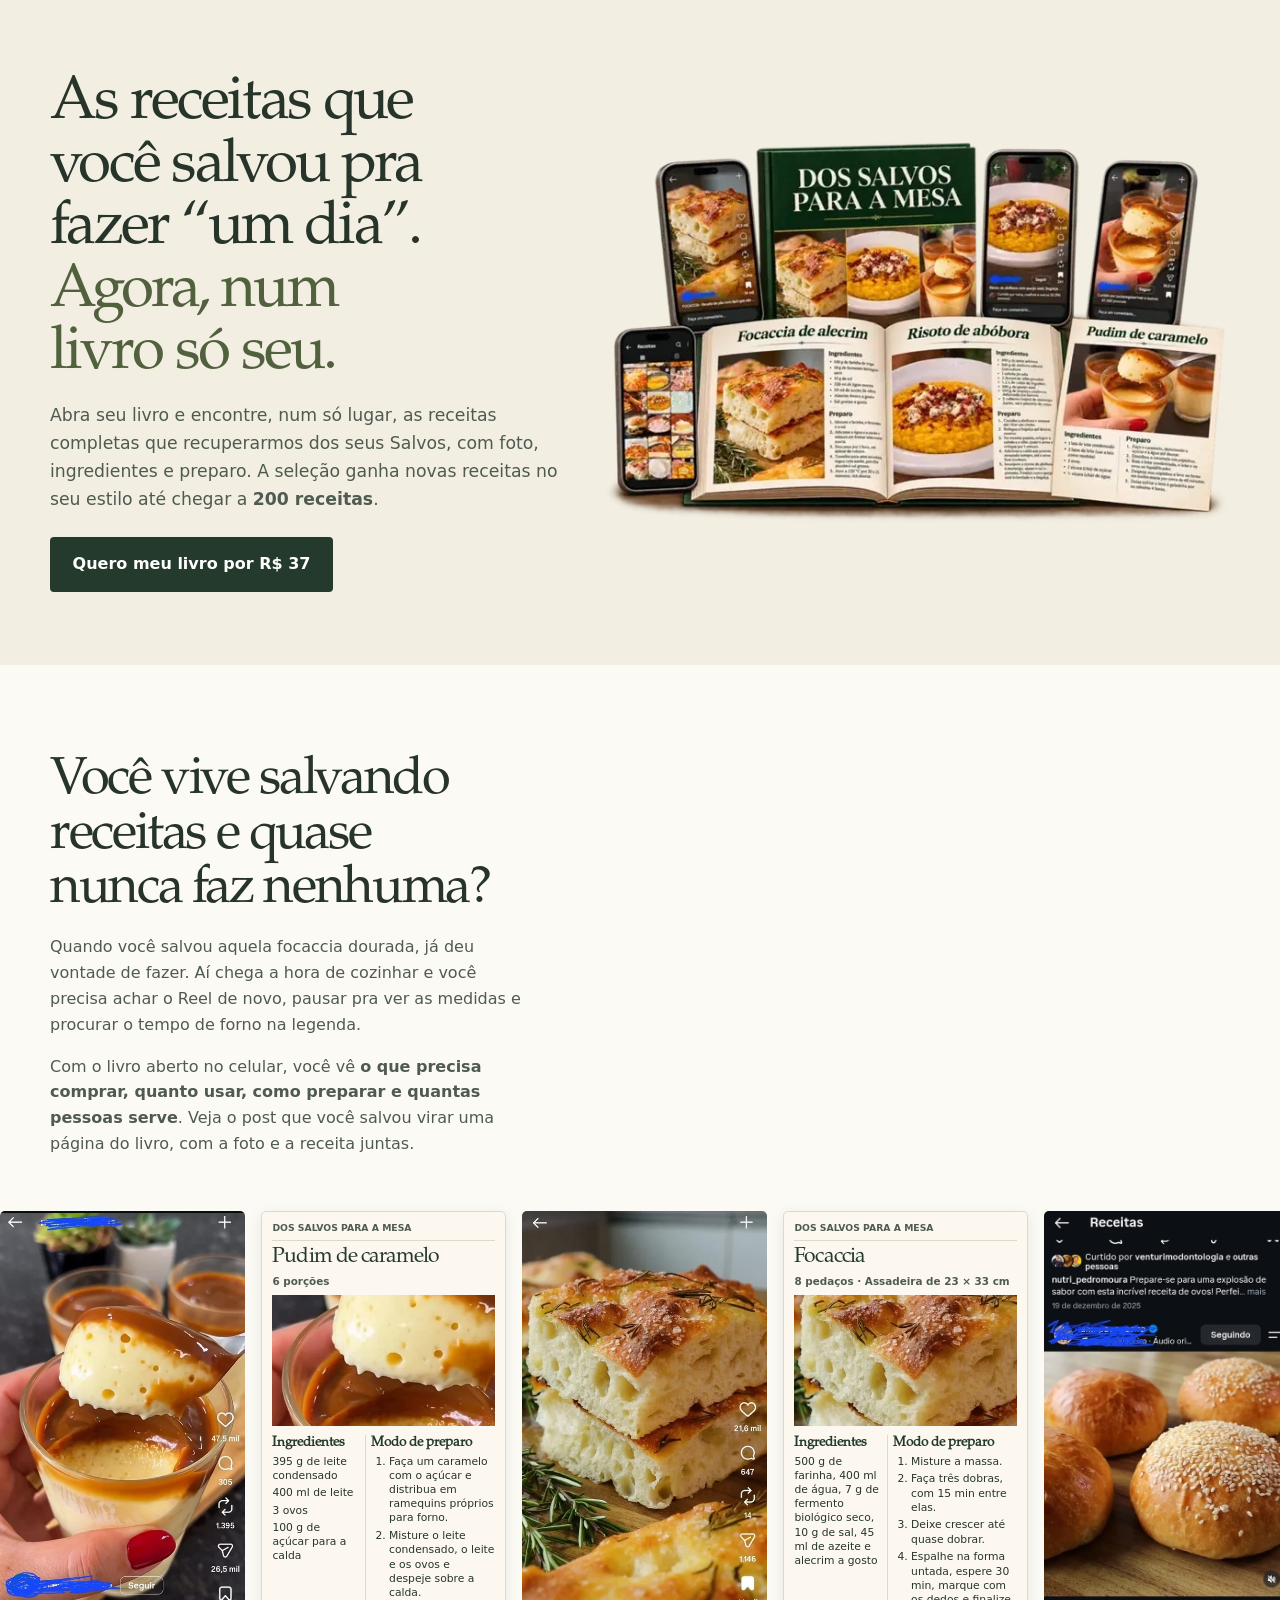
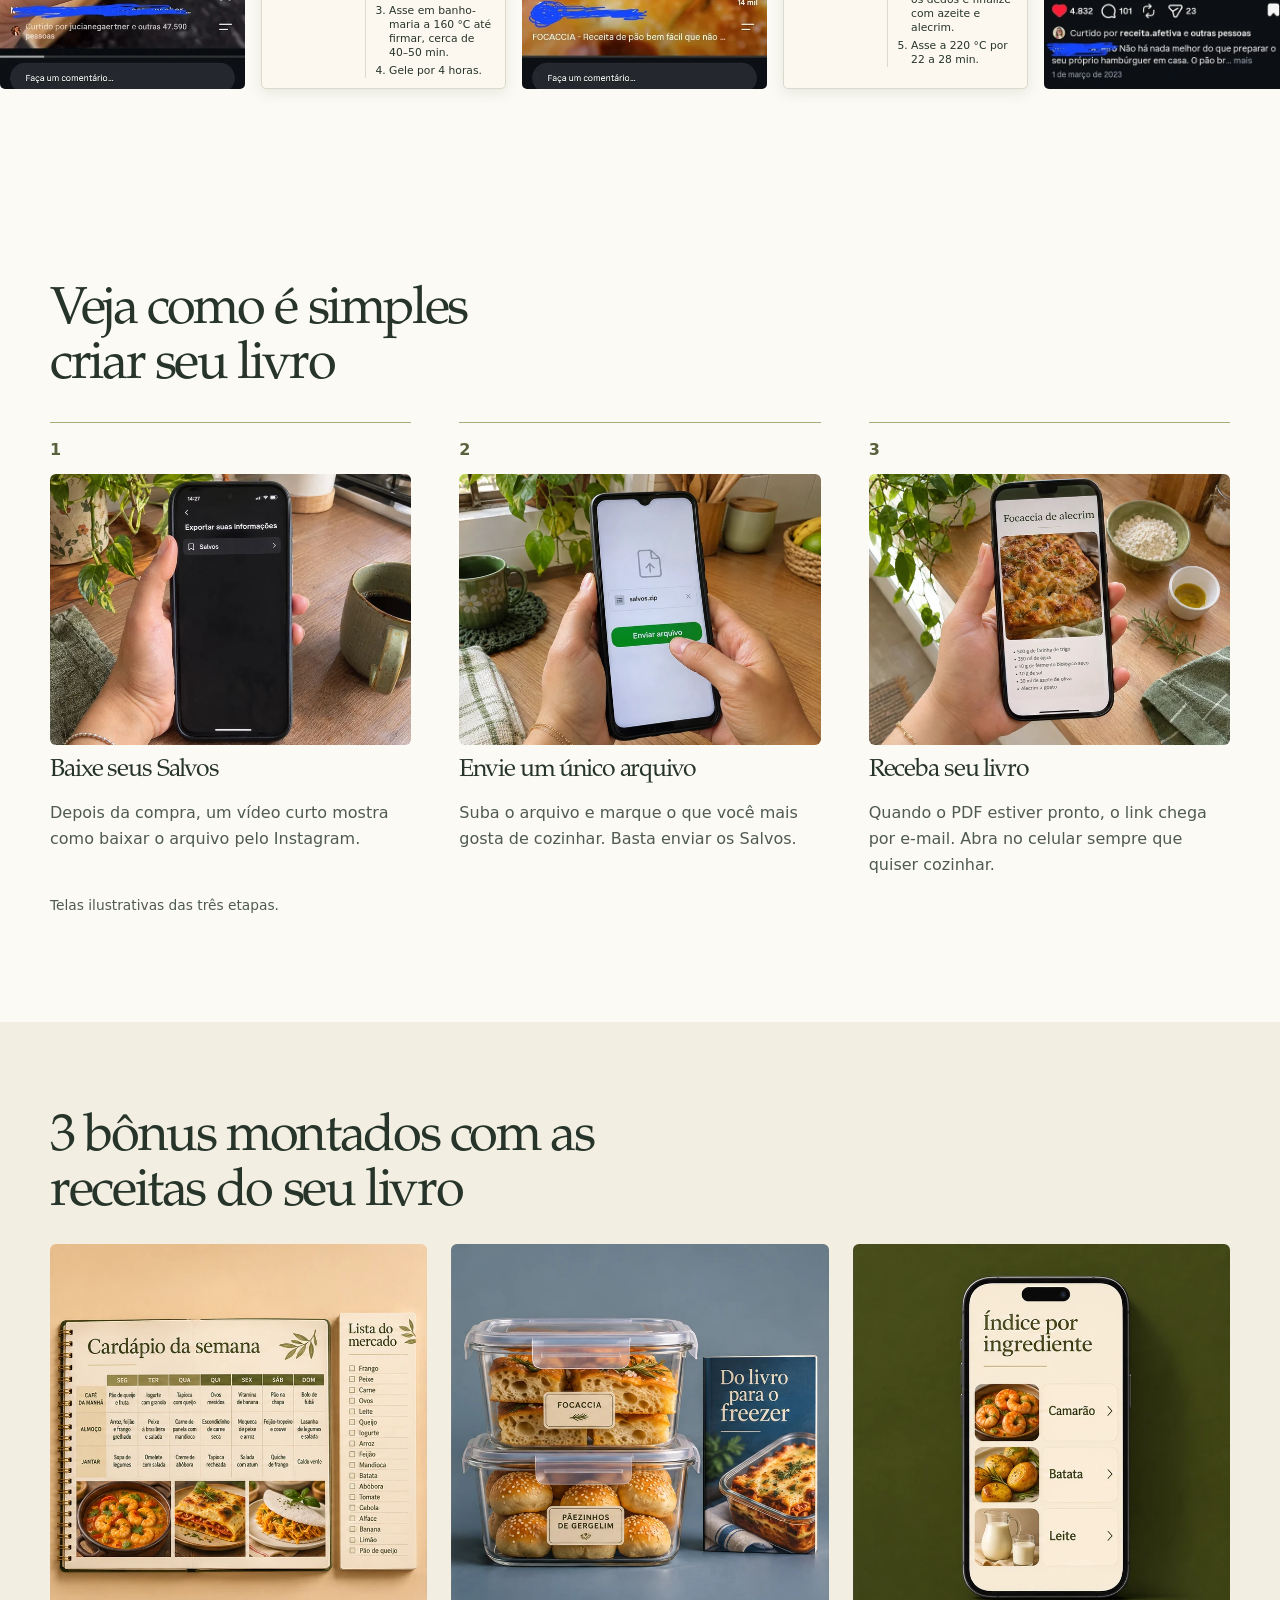
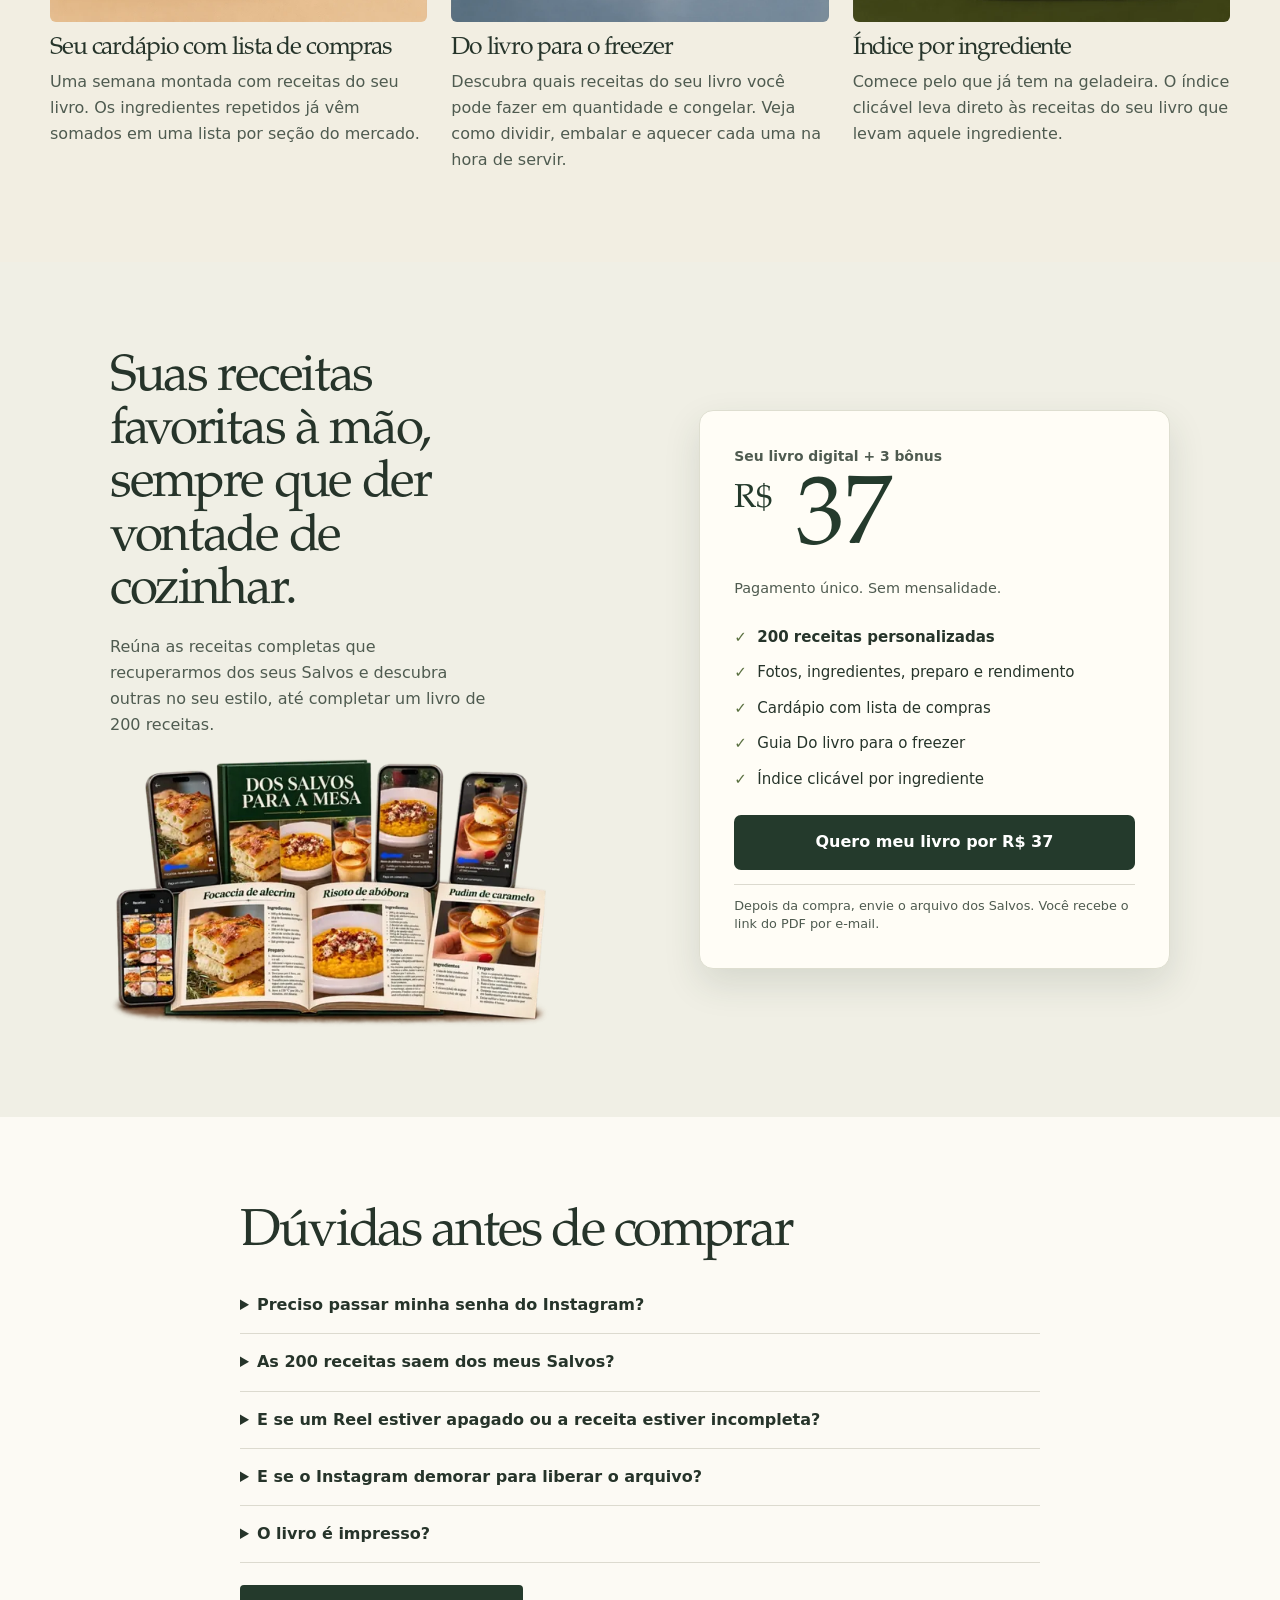
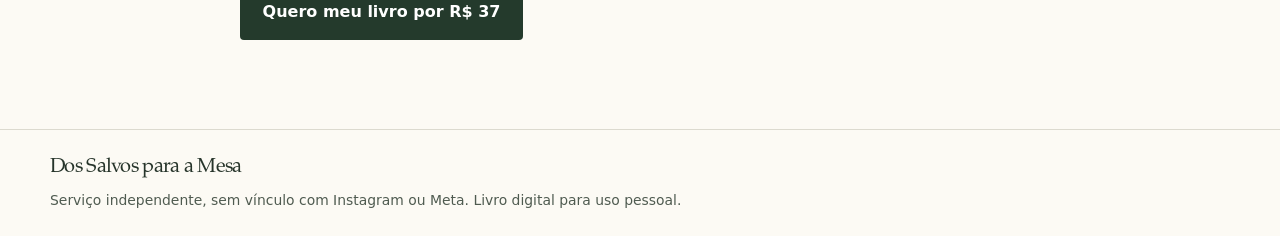
==== commit b87bde55: "Reduz caminho crítico de renderização da abertura mobile" ====
--- a/index.html
+++ b/index.html
@@ -5,9 +5,397 @@
 <meta name="viewport" content="width=device-width, initial-scale=1">
 <title>Dos Salvos para a Mesa | 200 receitas personalizadas</title>
 <meta name="description" content="Um livro digital com 200 receitas, feito a partir dos seus Salvos do Instagram e do que você gosta de cozinhar.">
-<link rel="preload" as="image" imagesrcset="mockup-campanha-560.webp 560w, mockup-campanha-760.webp 760w, mockup-campanha.webp 1320w" imagesizes="(max-width: 552px) calc(100vw - 32px), (max-width: 750px) 520px, (max-width: 1228px) 52vw, 620px" fetchpriority="high">
-<link rel="preload" href="livro-titulos.woff2" as="font" type="font/woff2" crossorigin>
-<link rel="stylesheet" href="estilo.css">
+<link rel="preload" as="image" imagesrcset="abertura-480.webp 480w, abertura-680.webp 680w, mockup-campanha-760.webp 760w, mockup-campanha.webp 1320w" imagesizes="(max-width: 552px) calc(100vw - 32px), (max-width: 750px) 520px, (max-width: 1228px) 52vw, 620px" fetchpriority="high">
+<style>
+@font-face{font-family:Livro;src:url("livro-latino.woff2") format("woff2");font-display:swap;unicode-range:U+0020-017F,U+2000-206F,U+20AC,U+2190-2199,U+2713}
+:root{--ink:#26342a;--leaf:#243a2c;--muted:#4f5b50;--ivory:#fcfaf4;--paper:#f2eee2;--line:#dcdacf;--accent:#a6ac77;--display:Livro,"Palatino Linotype",Georgia,serif}
+*{box-sizing:border-box}body{margin:0;color:var(--ink);background:var(--ivory);font:1rem/1.62 system-ui,sans-serif}h1,h2,h3,p,figure{margin:0 0 1rem}h1,h2,h3{font-family:var(--display);font-weight:400;letter-spacing:-.045em;line-height:1.04}h1{font-size:clamp(2.8rem,5.1vw,5.05rem);max-width:12ch}h2{font-size:clamp(2.25rem,4.1vw,3.85rem);max-width:17ch}h3{font-size:1.55rem}p{color:var(--muted)}img,video{display:block;width:100%;height:auto}a{color:inherit}.container{width:min(1180px,calc(100% - 3rem));margin-inline:auto}.cabecalho{border-bottom:1px solid var(--line)}.topo{display:flex;align-items:center;justify-content:space-between;gap:1rem;padding-block:1.05rem}.marca{font:1.25rem/1.2 var(--display);letter-spacing:-.035em}.topo a{font-size:.88rem;text-underline-offset:.25em}.abertura{padding-block:clamp(2.25rem,5.7vw,5.2rem);background:var(--paper)}.grade-abertura,.duas-colunas{display:grid;grid-template-columns:minmax(0,1fr) minmax(0,1fr);align-items:center;gap:clamp(2rem,6vw,6rem)}.grade-abertura{grid-template-columns:minmax(0,.86fr) minmax(0,1.16fr);gap:clamp(1.25rem,4vw,4.4rem)}.chamada em{font-style:normal;color:#52613d}.chamada p{max-width:36rem;font-size:1.08rem;margin-bottom:1.45rem}.botao{display:inline-block;border:1px solid transparent;border-radius:4px;background:var(--leaf);color:white;padding:.95rem 1.35rem;text-decoration:none;font:700 1rem/1.4 system-ui;cursor:pointer;text-align:center}.botao:hover{background:#3b533e}:focus-visible{outline:3px solid #6e7742;outline-offset:4px}
+.produto{margin:0}.produto img,.oferta img{aspect-ratio:1.5;object-fit:cover;border-radius:4px;background:#e5dfd0}.produto figcaption{font-size:.78rem;color:var(--muted);margin-top:.5rem}.secao{padding-block:clamp(3.2rem,7vw,6rem)}.texto p{max-width:47ch}.texto p:last-child,.passos p:last-child{margin-bottom:0}.papel{background:var(--paper)}.filme{margin:0;overflow:hidden;border-radius:4px;background:#302b24}.filme video{aspect-ratio:1.16;object-fit:cover}.filme-maior video{aspect-ratio:1.52;object-position:center 60%}.amostras{display:grid;grid-template-columns:1fr 1fr;gap:.65rem}.amostras video{aspect-ratio:.94}.passos{list-style:none;display:grid;grid-template-columns:repeat(3,minmax(0,1fr));gap:clamp(1rem,4vw,3rem);padding:0;margin:1.8rem 0 0;counter-reset:passo}.passos li{border-top:1px solid var(--accent);padding-top:.9rem;counter-increment:passo}.passos li::before{content:counter(passo);display:block;margin-bottom:.65rem;color:#58623d;font-weight:700}.oferta{background:var(--leaf);color:var(--ivory)}.oferta p{color:#e8eadf}.oferta h2{max-width:none}.oferta .preco{font:clamp(3.5rem,6vw,5.7rem)/.98 var(--display);color:white;margin:1.2rem 0 .45rem}.pagamento{font-size:.88rem}.oferta .botao{background:var(--ivory);color:var(--leaf)}.oferta .botao:hover{background:#e8e5d5}.faq{max-width:800px}.faq h2{max-width:none}details{border-bottom:1px solid var(--line);padding:.95rem 0}summary{cursor:pointer;font-weight:700}details p{margin:.55rem 0 0}footer{border-top:1px solid var(--line);padding:1.5rem 0}footer p{font-size:.87rem;margin:.55rem 0 0}dialog{max-width:min(430px,calc(100% - 32px));padding:1.5rem;background:var(--ivory);color:var(--ink);border:1px solid var(--line);border-radius:5px}dialog::backdrop{background:#161e17b0}
+@media(max-width:750px){.container{width:calc(100% - 2rem)}.grade-abertura,.duas-colunas,.passos{grid-template-columns:1fr}.grade-abertura,.duas-colunas{gap:1.45rem}.abertura{padding-top:1.7rem}.chamada p{font-size:1rem}.chamada .botao,.oferta .botao{width:100%;max-width:28rem}.por-dentro .texto{grid-row:1}.passos{gap:1rem}.oferta .duas-colunas{gap:1.7rem}}
+
+/* O mockup recortado faz parte da composição, sem moldura de fotografia. */
+.produto img,.oferta img{background:transparent;border-radius:0;object-fit:contain}
+.grade-abertura{grid-template-columns:minmax(0,.95fr) minmax(0,1.15fr);gap:clamp(1rem,3vw,3rem)}
+.chamada h1{max-width:13ch;font-size:clamp(2.65rem,4.7vw,4.95rem)}
+.produto figcaption{text-align:right}
+@media(max-width:750px){
+  .grade-abertura{grid-template-columns:1fr}
+  .produto figcaption{text-align:left}
+}
+
+.produto{position:relative;padding-left:10%;padding-bottom:4%}
+.produto img.salvos-celular{position:absolute;left:0;bottom:12%;width:25%;aspect-ratio:auto;border:4px solid #172019;border-radius:12px;box-shadow:0 8px 20px #15281940}
+.exemplos{background:#f2eee2}
+.exemplos h2{max-width:22ch}
+.exemplos>.container>p{max-width:65ch}
+.duas-receitas{display:grid;grid-template-columns:repeat(2,minmax(0,1fr));gap:clamp(1rem,3vw,2rem);margin:2rem 0 1rem}
+.transformacao{min-width:0;background:#fcfaf4;padding:clamp(.85rem,2vw,1.4rem);border:1px solid var(--line)}
+.comparacao{display:grid;grid-template-columns:.85fr 1.15fr;gap:.75rem;align-items:start}
+.post,.ficha-demo{min-width:0;margin:0}
+.post img{aspect-ratio:.82;object-fit:cover;border-radius:4px}
+.post figcaption,.nota-exemplo{font-size:.86rem;margin-top:.5rem}
+.ficha-demo{background:#fff;border:1px solid var(--line);padding:.65rem}
+.ficha-demo img{aspect-ratio:1.55;object-fit:cover}
+.ficha-demo h4{font:1.18rem/1.1 var(--display);margin:.55rem 0}
+.ficha-demo ul{margin:0;padding-left:1rem;font-size:.85rem}
+.ficha-demo .rotulo{margin:0 0 .45rem;font-size:.85rem;font-weight:700}
+@media(max-width:800px){.duas-receitas{grid-template-columns:1fr}}
+
+.duas-receitas{gap:clamp(1.6rem,4vw,3.2rem);margin-top:clamp(1.65rem,4vw,3rem)}
+.transformacao{display:grid;grid-template-columns:minmax(0,.66fr) minmax(0,1fr);align-items:center;gap:clamp(.7rem,2vw,1.35rem);padding:0;border:0;background:transparent}
+.transformacao .post{align-self:center}
+.transformacao .post img{aspect-ratio:.72;object-fit:cover;border:4px solid #202920;border-radius:13px;box-shadow:0 8px 16px #243a2c26}
+.transformacao .post figcaption{text-align:center;color:var(--muted)}
+.folha-receita{min-width:0;margin:0;background:var(--ivory);border:1px solid #dfd8c7;border-radius:3px;overflow:hidden;box-shadow:0 10px 24px #243a2c20,4px 4px 0 #e8e1cf}
+.folha-receita>img{aspect-ratio:1.45;object-fit:cover;object-position:50% 55%}
+.folha-texto{padding:clamp(.75rem,1.8vw,1.35rem)}
+.folha-texto figcaption{font-size:.77rem;font-weight:700;color:var(--muted);margin-bottom:.35rem}
+.folha-texto h3{font-size:clamp(1.45rem,2.7vw,2.25rem);margin-bottom:.75rem;line-height:1.04}
+.folha-texto dl,.folha-texto dd{margin:0}
+.folha-texto dl div{border-top:1px solid var(--line);padding:.45rem 0}
+.folha-texto dt{font-weight:750;font-size:.82rem}
+.folha-texto dd{font-size:.84rem;color:var(--muted);line-height:1.35}
+@media(max-width:420px){.transformacao{grid-template-columns:minmax(0,.61fr) minmax(0,1fr)}}
+
+.transformacao{align-items:start}
+.transformacao .post{align-self:start}
+.transformacao .post img{aspect-ratio:auto;object-fit:contain;border:0;border-radius:4px}
+.folha-texto dd{font-size:.9rem;line-height:1.45}
+.galeria-salvos{background:var(--ivory)}
+.grade-salvos{display:grid;grid-template-columns:repeat(4,minmax(0,1fr));gap:clamp(.85rem,2.4vw,1.8rem);margin-top:1.75rem}
+.grade-salvos figure{margin:0}
+.grade-salvos img{aspect-ratio:9/19;object-fit:contain;background:#141414;border-radius:5px}
+.grade-salvos figcaption{margin-top:.55rem;font-weight:650;font-size:.92rem}
+.reels-volume{display:flex;position:absolute;width:32%;right:1%;bottom:13%;gap:0;pointer-events:none}
+.produto .reels-volume img{width:43%;height:auto;aspect-ratio:9/17;object-fit:cover;border:2px solid #fcfaf4;border-radius:4px;box-shadow:0 3px 9px #18261b50}
+.produto .reels-volume img+img{margin-left:-13%}
+.reels-volume img:first-child{transform:rotate(-9deg)}
+.reels-volume img:last-child{transform:rotate(9deg)}
+@media(max-width:650px){.grade-salvos{grid-template-columns:repeat(2,minmax(0,1fr))}}
+
+.produto.produto-transformacao{padding:0}
+.fluxo-visual{display:grid;grid-template-columns:minmax(0,.72fr) auto minmax(0,1.23fr);align-items:center;gap:clamp(.35rem,1.3vw,1rem)}
+.fluxo-etapa{color:var(--leaf);font-weight:780;font-size:clamp(.85rem,1.4vw,1rem);margin-bottom:.55rem}
+.produto-transformacao .fluxo-origem img{aspect-ratio:auto;border-radius:7px;box-shadow:0 10px 22px #243a2c21}
+.fluxo-seta{color:#52613d;font-size:clamp(1.4rem,3.2vw,2.65rem);line-height:1}
+.fluxo-pagina{overflow:hidden;background:var(--ivory);border:1px solid var(--line);border-radius:4px;box-shadow:0 14px 26px #243a2c23,4px 5px 0 #e5deca}
+.fluxo-pagina .fluxo-marca{background:var(--leaf);color:var(--ivory);font:clamp(.83rem,1.35vw,1.05rem)/1.15 var(--display);margin:0;padding:.55rem .7rem}
+.produto-transformacao .fluxo-pagina img{object-fit:cover;aspect-ratio:1.5;object-position:center 55%}
+.fluxo-texto{padding:clamp(.55rem,1.2vw,1rem)}
+.fluxo-texto h2{font-size:clamp(1.3rem,2.5vw,2.2rem);margin-bottom:.45rem}
+.fluxo-texto p{font-size:clamp(.77rem,1.04vw,.91rem);line-height:1.4;margin-bottom:.45rem}
+.fluxo-texto p:last-child{margin:0}
+.fluxo-texto .fluxo-porcoes{color:var(--leaf);font-weight:750;border-bottom:1px solid var(--line);padding-bottom:.4rem}
+.produto-transformacao figcaption{margin-top:.8rem;text-align:left}
+
+.produto.mockup-acervo{display:grid;grid-template-columns:minmax(0,.64fr) auto minmax(0,1.7fr);align-items:center;gap:clamp(.35rem,1.1vw,.85rem);padding:0;margin:0}
+.mockup-origem,.mockup-destino{min-width:0}
+.mockup-legenda{display:block;font-size:.81rem;font-weight:760;margin-bottom:.45rem;color:var(--leaf)}
+.produto .mockup-origem img{aspect-ratio:auto;object-fit:contain;border:4px solid #172019;border-radius:12px;box-shadow:0 10px 19px #243a2c35}
+.mockup-seta{font-size:clamp(1rem,2vw,1.75rem);color:var(--leaf)}
+.mockup-destino{padding-bottom:5px}
+.mockup-capa{width:79%;margin:0 0 -9px auto;padding:.7rem .85rem 1.25rem;background:var(--leaf);color:var(--ivory);transform:rotate(3deg);border-radius:4px;box-shadow:3px 5px 0 #d7d1bd,5px 7px 0 #a8a78b}
+.mockup-capa span{display:block;font:clamp(1.2rem,2.4vw,2.2rem)/.99 var(--display);letter-spacing:-.035em}
+.mockup-capa small{font-size:.72rem}
+.mockup-livro{position:relative;display:grid;grid-template-columns:repeat(2,minmax(0,1fr));background:var(--ivory);border:1px solid #ded8c4;border-radius:4px;overflow:hidden;box-shadow:0 3px 0 #e7dfc9,0 6px 0 #c8c0a7,0 16px 26px #243a2c38;transform:rotate(-2deg)}
+.mockup-folha{min-width:0}
+.mockup-folha+.mockup-folha{border-left:1px solid #d2c9b3;box-shadow:inset 5px 0 6px -6px #524b3c}
+.produto .mockup-folha img{aspect-ratio:1.08;object-fit:cover;object-position:50% 53%;border-radius:0}
+.mockup-folha>div{padding:clamp(.35rem,.8vw,.65rem)}
+.mockup-folha h2{font-size:clamp(.86rem,1.3vw,1.4rem);margin:0 0 .3rem}
+.mockup-folha p{font-size:clamp(.62rem,.9vw,.81rem);line-height:1.3;margin:0 0 .42rem;color:var(--ink)}
+@media(max-width:460px){.produto.mockup-acervo{grid-template-columns:minmax(0,.55fr) auto minmax(0,1.6fr)}}
+
+.produto.campanha{padding:0;min-width:0}
+.produto.campanha img{aspect-ratio:auto;background:transparent;object-fit:contain}
+.destaques-salvos{display:grid;grid-template-columns:repeat(3,minmax(0,1fr));gap:clamp(.35rem,1vw,.85rem);align-items:start}
+.destaques-salvos figure{margin:0;min-width:0}
+.destaques-salvos figure:nth-child(2){margin-top:1.25rem}
+.destaques-salvos img{display:block;width:100%;border-radius:6px;box-shadow:0 7px 15px #243a2c25}
+.destaques-salvos figcaption{margin-top:.45rem;font-size:.83rem;line-height:1.25;font-weight:700}
+.galeria-salvos .amostras{max-width:680px;margin:2rem auto 0}
+
+.demo-receita{background:var(--paper);border:1px solid var(--line);border-radius:10px;overflow:hidden}
+.demo-botoes{display:flex;gap:.35rem;padding:.65rem;background:#eae5d7}
+.demo-botoes button{flex:1;background:transparent;color:var(--leaf);border:0;border-radius:5px;padding:.65rem .4rem;font:700 .92rem/1.2 system-ui;cursor:pointer}
+.demo-botoes button[aria-pressed="true"]{background:var(--leaf);color:white}
+.demo-painel{min-height:420px;display:grid;place-items:center}
+#demo-salvo{padding:.75rem}
+#demo-salvo img{width:auto;max-width:100%;height:min(400px,90vw);border-radius:6px}
+#demo-livro{width:100%;background:var(--ivory)}
+.demo-foto{aspect-ratio:2.5;position:relative;overflow:hidden}
+.demo-foto img{position:absolute;width:110%;max-width:none;top:0;left:0;transform:translateY(-25%)}
+.demo-ficha{padding:1rem 1.2rem}
+.demo-ficha h3{font-size:clamp(1.65rem,3vw,2.5rem);margin-bottom:.45rem}
+.demo-ficha p{font-size:.92rem;line-height:1.45;margin-bottom:.55rem}
+.demo-ficha p:last-child{margin:0}
+.demo-ficha .demo-rotulo{font-size:.78rem;font-weight:750}
+.passos img{aspect-ratio:4/3;object-fit:cover;border-radius:6px;margin:0 0 .85rem}
+.passos-nota{font-size:.86rem;margin-top:1rem}
+@media(max-width:430px){.demo-painel{min-height:0}}
+
+.demo-foto{aspect-ratio:auto;background:#eae5d7}
+.demo-foto img{position:static;width:auto;height:auto;max-width:100%;max-height:390px;object-fit:contain;transform:none;margin-inline:auto}
+.demo-ficha h4{margin:.85rem 0 .3rem;font-size:.94rem}
+.demo-ficha ul,.demo-ficha ol{margin:.3rem 0 .65rem;padding-left:1.2rem;font-size:.89rem;line-height:1.48}
+.demo-ficha li+li{margin-top:.3rem}
+
+.livro-amostra{width:min(100%,360px);margin-inline:auto;background:var(--ivory);border:1px solid var(--line);border-radius:5px;box-shadow:4px 5px 0 #e6dfca,0 10px 26px #243a2c19;overflow:hidden}
+.livro-paginas{display:grid}
+.livro-ficha{grid-area:1/1;margin:0}
+.livro-ficha[hidden]{display:block;visibility:hidden;pointer-events:none}
+.livro-ficha img{width:100%;height:auto;aspect-ratio:1.38;object-fit:contain;background:#eeebdf}
+.livro-ficha-texto{padding:.8rem 1rem .7rem}
+.livro-ficha h3{font-size:clamp(1.55rem,3vw,2.08rem);margin:0 0 .35rem}
+.livro-ficha p{font-size:.85rem;line-height:1.38;margin-bottom:.45rem}
+.livro-ficha strong{display:block;color:var(--ink)}
+.livro-ficha .livro-rende{font-weight:650;border-bottom:1px solid var(--line);padding-bottom:.45rem}
+.livro-controles{border-top:1px solid var(--line);display:flex;justify-content:space-between;align-items:center;gap:.5rem;padding:.4rem .85rem;color:var(--muted);font-size:.77rem}
+.livro-controles button{color:var(--leaf);background:transparent;border:0;padding:.35rem;cursor:pointer;text-decoration:underline;font:inherit}
+.livro-ficha .livro-origem{margin:0;padding:.47rem .85rem;color:var(--ivory);background:var(--leaf);font-size:.76rem;font-weight:750}
+.livro-post{text-align:center}
+.livro-post img{aspect-ratio:auto;width:auto;height:auto;max-width:100%;max-height:min(360px,95vw);object-fit:contain;margin:.6rem auto;border-radius:4px}
+.livro-post h3{margin:.45rem .6rem .7rem;font-size:1.4rem}
+.livro-amostra{width:min(100%,390px);border-radius:3px}
+.livro-titulo{text-align:center;padding:.75rem .8rem .55rem}
+.livro-titulo h3{color:var(--leaf);margin:0 0 .3rem}
+.livro-titulo .livro-rende{border:0;padding:0;margin:0}
+.livro-ficha>img{width:calc(100% - 1.25rem);margin-inline:auto;aspect-ratio:1.38;object-fit:cover}
+.livro-ficha-texto{display:grid;grid-template-columns:.88fr 1.12fr;gap:.65rem;padding:.6rem .75rem .75rem}
+.livro-ficha-texto p+p{border-left:1px solid var(--line);padding-left:.65rem}
+.livro-ficha-texto strong{font:700 1rem/1.2 var(--display);color:var(--leaf);margin-bottom:.25rem}
+
+.livro-preparo{border-left:1px solid var(--line);padding-left:.65rem;font-size:.85rem;line-height:1.38}
+.livro-preparo ol{margin:0;padding-left:1.1rem}
+.livro-preparo li+li{margin-top:.22rem}
+
+.livro-faixa{width:100%;max-width:none;margin:clamp(1.3rem,4vw,2.6rem) 0 0;background:transparent;border:0;border-radius:0;box-shadow:none}
+.livro-janela{overflow-x:auto;padding-block:.5rem .85rem}
+.livro-animada .livro-janela{overflow:hidden}
+.livro-trilho,.livro-grupo{display:flex;width:max-content;align-items:stretch}
+.livro-grupo{padding-right:1.35rem;gap:1.35rem}
+.livro-animada .livro-trilho{animation:faixa-receitas 170s linear infinite}
+.livro-animada.livro-parada .livro-trilho{animation-play-state:paused}
+@keyframes faixa-receitas{to{transform:translateX(-50%)}}
+.livro-par{width:clamp(320px,50vw,470px);display:grid;grid-template-columns:minmax(0,.62fr) minmax(0,1fr);gap:.6rem;padding:.65rem;background:var(--paper);border:1px solid var(--line);border-radius:6px;align-items:stretch}
+.livro-par .livro-ficha{grid-area:auto;min-width:0}
+.livro-par .livro-antes{display:grid;align-content:center}
+.livro-par .livro-post img{width:100%;max-height:300px;height:auto;aspect-ratio:auto;object-fit:contain;margin:0}
+.livro-par .livro-post h3{display:none}
+.livro-par .livro-ficha:not(.livro-antes){border:1px solid var(--line);background:var(--ivory)}
+.livro-par .livro-ficha>img{width:calc(100% - .75rem);height:clamp(94px,15vw,142px);aspect-ratio:auto;object-fit:contain;background:var(--paper)}
+.livro-par .livro-titulo{padding:.45rem .45rem .35rem}
+.livro-par .livro-titulo h3{font-size:clamp(1.18rem,2vw,1.65rem)}
+.livro-par .livro-ficha-texto{padding:.5rem .5rem .6rem;gap:.45rem}
+.livro-par .livro-ficha-texto p,.livro-par .livro-preparo{font-size:.76rem;line-height:1.34}
+.livro-par .livro-preparo{padding-left:.45rem}
+.livro-par .livro-ficha-texto strong{font-size:.91rem}
+.livro-faixa .livro-controles{border-top:0}
+@media(prefers-reduced-motion:reduce){
+ .livro-animada.livro-parada .livro-janela{overflow-x:auto}
+ .livro-animada.livro-parada .livro-trilho{animation:none}
+}
+
+.livro-faixa{
+  --largura-par:min(720px,calc(100vw - 2rem));
+  --margem-faixa:max(1rem,calc((100vw - var(--largura-par))/2));
+}
+.livro-faixa .livro-janela{
+  overflow-x:auto;
+  scroll-snap-type:x mandatory;
+  scroll-padding-inline:var(--margem-faixa);
+  scrollbar-width:thin;
+  scrollbar-color:var(--accent) transparent;
+  padding-block:.75rem 1rem;
+}
+.livro-faixa .livro-grupo{padding-inline:var(--margem-faixa);gap:1.15rem}
+.livro-faixa .livro-par{
+  width:var(--largura-par);
+  scroll-snap-align:start;
+  grid-template-columns:minmax(0,.52fr) minmax(0,1fr);
+  align-items:center;
+  gap:clamp(.55rem,2.4vw,1.65rem);
+  padding:clamp(.45rem,1.5vw,1.1rem);
+  background:transparent;
+  border:0;
+}
+.livro-faixa .livro-post img{
+  width:auto;
+  max-width:100%;
+  height:auto;
+  max-height:clamp(170px,35vw,370px);
+  margin-inline:auto;
+  border-radius:5px;
+}
+.livro-faixa .livro-ficha:not(.livro-antes){
+  overflow:hidden;
+  border-radius:4px;
+  box-shadow:3px 4px 0 #e8e1cf,0 7px 19px #243a2c1c;
+}
+.livro-faixa .livro-ficha>img{
+  height:auto;
+  max-height:clamp(120px,27vw,225px);
+  object-fit:contain;
+  background:transparent;
+}
+.livro-faixa .livro-titulo{padding:.75rem .65rem .5rem}
+.livro-faixa .livro-titulo h3{font-size:clamp(1.35rem,3vw,2.3rem)}
+.livro-faixa .livro-ficha-texto{padding:.65rem .8rem .85rem;gap:.75rem}
+.livro-faixa .livro-ficha-texto p,.livro-faixa .livro-preparo{font-size:.875rem;line-height:1.45}
+.livro-faixa .livro-ficha-texto strong{font-size:1rem}
+@media(max-width:570px){
+  .livro-faixa .livro-par{grid-template-columns:minmax(0,.48fr) minmax(0,1fr);align-items:center}
+  .livro-faixa .livro-ficha-texto{grid-template-columns:minmax(0,1fr);padding:.55rem .65rem;gap:.15rem}
+  .livro-faixa .livro-preparo{border-left:0;border-top:1px solid var(--line);padding:.35rem 0 0}
+}
+
+/* Prévias editoriais pareadas, com a mesma moldura para o print e a ficha. */
+.livro-faixa{--card-largura:clamp(144px,22vw,245px);--card-altura:clamp(335px,42vw,478px);--card-gap:clamp(.5rem,1.25vw,1rem)}
+.livro-faixa .livro-janela{scroll-snap-type:none;scroll-padding:0}
+.livro-faixa .livro-grupo{padding:0 var(--card-gap) 0 0;gap:var(--card-gap)}
+.livro-faixa .livro-par{width:auto;grid-template-columns:repeat(2,var(--card-largura));gap:var(--card-gap);padding:0;align-items:stretch}
+.livro-faixa .livro-par .livro-ficha{height:var(--card-altura);box-sizing:border-box;border-radius:5px;overflow:hidden}
+.livro-faixa .livro-post{height:100%;display:grid;place-items:center;background:#141414}
+.livro-faixa .livro-post img{width:100%;height:100%;max-height:100%;object-fit:contain;border-radius:0}
+.livro-faixa .livro-ficha:not(.livro-antes){display:flex;flex-direction:column;background:#fcf8ef;box-shadow:0 4px 14px #243a2c1a}
+.livro-faixa .livro-titulo{text-align:left;padding:.65rem .65rem .4rem}
+.livro-faixa .livro-titulo .livro-assinatura{font-weight:800;font-size:.58rem;text-transform:uppercase;padding-bottom:.3rem;border-bottom:1px solid var(--line);margin-bottom:.4rem}
+.livro-faixa .livro-titulo h3{font-size:clamp(.98rem,1.65vw,1.52rem);line-height:1.06}
+.livro-faixa .livro-titulo .livro-rende{font-size:.65rem}
+.livro-faixa .livro-ficha>img{width:calc(100% - 1.3rem);height:auto;aspect-ratio:1.7;max-height:none;object-fit:cover;flex:none}
+.livro-faixa .livro-ficha-texto{display:grid;grid-template-columns:minmax(0,.8fr) minmax(0,1.2fr);gap:.36rem;padding:.55rem .65rem;overflow:auto;line-height:1.32;font-size:clamp(.55rem,.84vw,.72rem)}
+.livro-faixa .livro-ficha-texto strong{font-size:clamp(.67rem,1.05vw,.92rem)}
+.livro-faixa .livro-preparo{border:0;border-left:1px solid var(--line);padding:0 0 0 .36rem;font-size:inherit;line-height:inherit}
+.livro-ingredientes ul{list-style:none;padding:0;margin:0}
+.livro-ingredientes li+li{margin-top:.2rem}
+.livro-faixa.livro-animada .livro-trilho{animation-duration:150s}
+
+.livro-faixa .livro-janela{scrollbar-width:none}
+.livro-faixa .livro-janela::-webkit-scrollbar{display:none}
+.livro-faixa.livro-animada .livro-janela:hover .livro-trilho,
+.livro-faixa.livro-animada .livro-janela:focus-within .livro-trilho{animation-play-state:paused}
+@media(prefers-reduced-motion:reduce){
+ .livro-faixa.livro-animada .livro-janela{overflow-x:auto}
+ .livro-faixa.livro-animada .livro-trilho{animation:none}
+}
+
+.oferta img{height:auto;aspect-ratio:auto;object-fit:contain;background:transparent;border-radius:0}
+
+.link-amostra{color:var(--leaf);font-size:.92rem;font-weight:750;text-underline-offset:.22em}
+.bonus h2{max-width:24ch}
+.bonus-grade{display:grid;grid-template-columns:repeat(3,minmax(0,1fr));gap:clamp(.8rem,3vw,1.5rem);margin-top:1.5rem}
+.bonus-grade article{background:var(--ivory);border-top:2px solid var(--accent);padding:1.1rem 1.2rem;border-radius:4px}
+.bonus-grade article p{margin-bottom:0}
+.faq-compra{margin-top:1.35rem}
+@media(max-width:750px){.bonus-grade{grid-template-columns:1fr}}
+
+.bonus-mockup{display:block;aspect-ratio:4/3;object-fit:contain;border-radius:4px;margin-bottom:.85rem;background:var(--paper)}
+.bonus .bonus-mockup{aspect-ratio:1/1.85;object-fit:contain;background:#f5ead8}
+.bonus-grade article{padding:.75rem .75rem 1rem}
+.bonus-grade h3,.bonus-grade p{margin-inline:.25rem}
+
+.bonus-personalizados .bonus-grade article{min-width:0;border:0;border-radius:0;padding:0;background:transparent}
+.bonus-personalizados .bonus-grade article>h3{margin:.9rem 0 .45rem}
+.bonus-personalizados .bonus-grade article>p{margin:0}
+.bonus-vitrine{display:grid;place-items:center;min-height:265px;aspect-ratio:1.17;padding:1rem;margin:0;border-radius:8px;background:#dae0ce}
+.bonus-vitrine-2{background:#ead9c5}
+.bonus-vitrine-3{background:#d9ddd5}
+.bonus-folha{position:relative;width:min(100%,265px);padding:.72rem;background:var(--ivory);box-shadow:0 12px 22px #27352527,3px 4px 0 #e6decd;transform:rotate(-2deg);border-radius:4px}
+.bonus-vitrine-2 .bonus-folha{transform:rotate(2deg)}
+.bonus-folha .bonus-rotulo{color:var(--muted);font-size:.71rem;font-weight:750;margin:0}
+.bonus-folha .bonus-preview-titulo{font:clamp(1.15rem,2.1vw,1.7rem)/1.05 var(--display);color:var(--leaf);margin:.25rem 0 .55rem}
+.bonus-folha>img{width:100%;aspect-ratio:2.35;object-fit:cover;border-radius:3px}
+.bonus-folha dl,.bonus-folha dd{margin:0;font-size:.7rem}
+.bonus-folha dl div{display:flex;justify-content:space-between;gap:.3rem;padding:.3rem 0;border-bottom:1px solid var(--line)}
+.bonus-folha dt{font-weight:700}
+.bonus-aba{color:var(--ivory);background:var(--leaf);padding:.32rem .48rem;margin-top:.4rem;border-radius:3px;font-size:.66rem;line-height:1.3}
+.bonus-medidas{display:grid;grid-template-columns:1fr 1fr;gap:.4rem;margin-top:.5rem}
+.bonus-medidas span{padding:.33rem .42rem;background:#eae9db;border-radius:3px;font-size:.66rem}
+.bonus-medidas strong{display:block;font-size:.87rem;color:var(--leaf)}
+.bonus-folha .bonus-exemplo{font-size:.72rem;margin:.45rem 0 0}
+.bonus-indice-item{display:grid;grid-template-columns:53px 1fr;align-items:center;gap:.5rem;padding:.36rem 0;border-top:1px solid var(--line);font-size:.72rem}
+.bonus-indice-item img{aspect-ratio:1.4;object-fit:cover;border-radius:3px}
+.bonus-indice-item strong{display:block;color:var(--leaf)}
+
+.bonus-freezer-pratos{display:grid;grid-template-columns:1fr 1fr;gap:.55rem}
+.bonus-freezer-pratos img{aspect-ratio:1.2;object-fit:cover;border-radius:3px;margin-bottom:.35rem}
+.bonus-freezer-pratos strong,.bonus-freezer-pratos span{display:block;font-size:.72rem;line-height:1.25}
+.bonus-freezer-pratos span{color:var(--muted);margin-top:.15rem}
+
+.bonus-personalizados .bonus-foto{margin:0;border-radius:6px;overflow:hidden;background:var(--paper)}
+.bonus-personalizados .bonus-foto img{display:block;width:100%;height:auto;object-fit:contain}
+
+.oferta-entrega{list-style:none;margin:1.1rem 0 0;padding:0}
+.oferta-entrega li{border-top:1px solid #e6e8d638;padding:.6rem 0}
+.oferta-entrega strong,.oferta-entrega span{display:block}
+.oferta-entrega strong{font-size:1.025rem;color:var(--ivory)}
+.oferta-entrega span{font-size:.88rem;line-height:1.45;color:#e8eadf}
+.oferta-compra{border-top:1px solid #e6e8d638;padding-top:.1rem}
+.oferta-compra .preco{margin:.7rem 0 .35rem}
+.oferta-compra .oferta-entrega-nota{font-size:.79rem;line-height:1.45;margin:.6rem 0 0;max-width:45ch}
+
+.oferta.oferta-clara{background:#f0efe5;color:var(--ink)}
+.oferta-layout{display:grid;grid-template-columns:minmax(0,1fr) minmax(0,.92fr);gap:clamp(1.4rem,6vw,5rem);align-items:center;max-width:1060px}
+.oferta-apresentacao h2{max-width:15ch;font-size:clamp(2.15rem,4vw,3.45rem)}
+.oferta-clara .oferta-apresentacao p{color:var(--muted);max-width:37ch}
+.oferta-clara .oferta-apresentacao img{max-width:440px;margin-top:1.35rem}
+.oferta-card{background:#fffdf6;color:var(--ink);border:1px solid #deded0;border-radius:14px;padding:clamp(1.15rem,3vw,2.15rem);box-shadow:0 15px 36px #243a2c21}
+.oferta-clara .oferta-card p{color:var(--muted)}
+.oferta-card .oferta-pacote{font-size:.87rem;font-weight:750;margin:0 0 .45rem}
+.oferta-clara .oferta-card .preco{color:var(--leaf);font-size:clamp(4.15rem,8vw,6.05rem);margin:0 0 .45rem}
+.oferta-card .preco span{display:inline-block;vertical-align:top;font-size:.34em;margin-top:.28em}
+.oferta-card .pagamento{font-size:.9rem;margin:0}
+.oferta-card .oferta-entrega{margin:1.15rem 0}
+.oferta-card .oferta-entrega li{display:flex;align-items:baseline;gap:.65rem;border-top:0;padding:.35rem 0;font-size:.94rem}
+.oferta-card .oferta-entrega li::before{content:"✓";color:#5a7040;font-weight:800}
+.oferta-card .oferta-entrega strong{color:var(--ink);font-size:inherit}
+.oferta-clara .oferta-card .botao{width:100%;max-width:none;background:var(--leaf);color:white;border-radius:7px}
+.oferta-clara .oferta-card .botao:hover{background:#3b533e}
+.oferta-card .oferta-entrega-nota{padding-top:.8rem;border-top:1px solid var(--line);margin:.85rem 0 0;font-size:.8rem;line-height:1.42}
+@media(max-width:750px){.oferta-layout{grid-template-columns:1fr}.oferta-apresentacao h2{max-width:19ch}}
+
+.compra-mobile{display:none}
+@media(max-width:750px){
+  html{scroll-padding-top:.75rem}
+  .container{width:calc(100% - 2rem)}
+  .abertura{padding:1.45rem 0 2.15rem}
+  .grade-abertura{gap:1.05rem}
+  .chamada h1{max-width:16ch;font-size:clamp(2.05rem,8.5vw,3.45rem);line-height:1.03;margin-bottom:.8rem}
+  .chamada p{font-size:1rem;line-height:1.48;margin-bottom:.95rem}
+  .produto.campanha{width:min(100%,520px);margin-inline:auto}
+  .secao{padding-block:2.55rem}
+  .secao h2{font-size:clamp(1.8rem,7vw,2.65rem);line-height:1.08}
+  .livro-faixa{margin-top:1rem;--card-largura:clamp(135px,42vw,220px);--card-altura:clamp(360px,96vw,440px)}
+  .livro-faixa .livro-ficha-texto{grid-template-columns:minmax(0,1fr);font-size:.72rem;gap:.35rem}
+  .livro-faixa .livro-preparo{border-left:0;border-top:1px solid var(--line);padding:.35rem 0 0}
+  .livro-faixa .livro-ficha-texto strong{font-size:.78rem}
+  .passos{gap:.85rem}
+  .passos li{display:grid;grid-template-columns:minmax(85px,.85fr) minmax(0,1.15fr);column-gap:.85rem;align-items:start}
+  .passos li::before{grid-column:2;margin:0 0 .26rem;line-height:1}
+  .passos li img{grid-area:1/1/4/2;margin:0;aspect-ratio:1.16}
+  .passos li h3{grid-column:2;font-size:clamp(1.12rem,4.8vw,1.45rem);margin:0 0 .32rem}
+  .passos li p{grid-column:2;font-size:.87rem;line-height:1.45}
+  .bonus-personalizados .bonus-grade article{display:grid;grid-template-columns:minmax(92px,.85fr) minmax(0,1.15fr);gap:.35rem .9rem;align-content:start;border-top:1px solid var(--line);padding-top:.85rem}
+  .bonus-personalizados .bonus-foto{grid-area:1/1/3/2;align-self:start}
+  .bonus-personalizados .bonus-grade article>h3{grid-column:2;margin:0;font-size:clamp(1.13rem,4.7vw,1.5rem)}
+  .bonus-personalizados .bonus-grade article>p{grid-column:2;font-size:.88rem;line-height:1.45}
+  .oferta-layout{gap:1rem}
+  .oferta-apresentacao{display:grid;grid-template-columns:minmax(0,1fr) minmax(0,.8fr);gap:.55rem .75rem;align-items:center}
+  .oferta-apresentacao h2{grid-column:1/-1;margin-bottom:0}
+  .oferta-clara .oferta-apresentacao p{font-size:.91rem;line-height:1.45;margin:0}
+  .oferta-clara .oferta-apresentacao img{margin:0}
+  .oferta-card{padding:1.1rem}
+  .oferta-clara .oferta-card .preco{font-size:4.45rem}
+  .oferta-card .oferta-entrega{margin:.85rem 0}
+  .faq summary{min-height:44px;padding:.48rem 0}
+  footer{padding-bottom:calc(5rem + env(safe-area-inset-bottom,0px))}
+  .compra-mobile:not([hidden]){display:flex;position:fixed;z-index:5;left:0;right:0;bottom:0;align-items:center;justify-content:space-between;gap:.7rem;padding:.5rem 1rem calc(.5rem + env(safe-area-inset-bottom,0px));background:var(--ivory);border-top:1px solid var(--line);box-shadow:0 -4px 15px #243a2c15}
+  .compra-mobile>span{white-space:nowrap;color:var(--leaf);font-weight:800}
+  .compra-mobile .botao{min-height:44px;padding:.62rem .95rem;font-size:.91rem}
+}
+
+.livro-faixa.livro-fora-da-tela .livro-trilho{animation-play-state:paused}
+</style>
 <!-- Meta Pixel Code -->
 <script>
 !function(f,b,e,v,n,t,s)
@@ -15,7 +403,7 @@
 n.callMethod.apply(n,arguments):n.queue.push(arguments)};
 if(!f._fbq)f._fbq=n;n.push=n;n.loaded=!0;n.version='2.0';
 n.queue=[];t=b.createElement(e);t.async=!0;
-t.src=v;s=b.getElementsByTagName(e)[0];
+t.fetchPriority="low";t.src=v;s=b.getElementsByTagName(e)[0];
 s.parentNode.insertBefore(t,s)}(window, document,'script',
 'https://connect.facebook.net/en_US/fbevents.js');
 fbq('init', '1684457396707952');
@@ -37,7 +425,7 @@
         <a class="botao" href="#oferta">Quero meu livro por R$ 37</a>
       </div>
       <figure class="produto campanha">
-<img src="mockup-campanha.webp" srcset="mockup-campanha-560.webp 560w, mockup-campanha-760.webp 760w, mockup-campanha.webp 1320w" sizes="(max-width: 552px) calc(100vw - 32px), (max-width: 750px) 520px, (max-width: 1228px) 52vw, 620px" alt="Mockup ilustrativo de Dos Salvos para a Mesa: focaccia, risoto e pudim aparecem tanto nas telas dos Salvos quanto nas respectivas páginas do livro" width="1320" height="805" fetchpriority="high">
+<img src="mockup-campanha.webp" srcset="abertura-480.webp 480w, abertura-680.webp 680w, mockup-campanha-760.webp 760w, mockup-campanha.webp 1320w" sizes="(max-width: 552px) calc(100vw - 32px), (max-width: 750px) 520px, (max-width: 1228px) 52vw, 620px" alt="Mockup ilustrativo de Dos Salvos para a Mesa: focaccia, risoto e pudim aparecem tanto nas telas dos Salvos quanto nas respectivas páginas do livro" width="1320" height="805" fetchpriority="high">
 </figure>
     </div>
   </section>
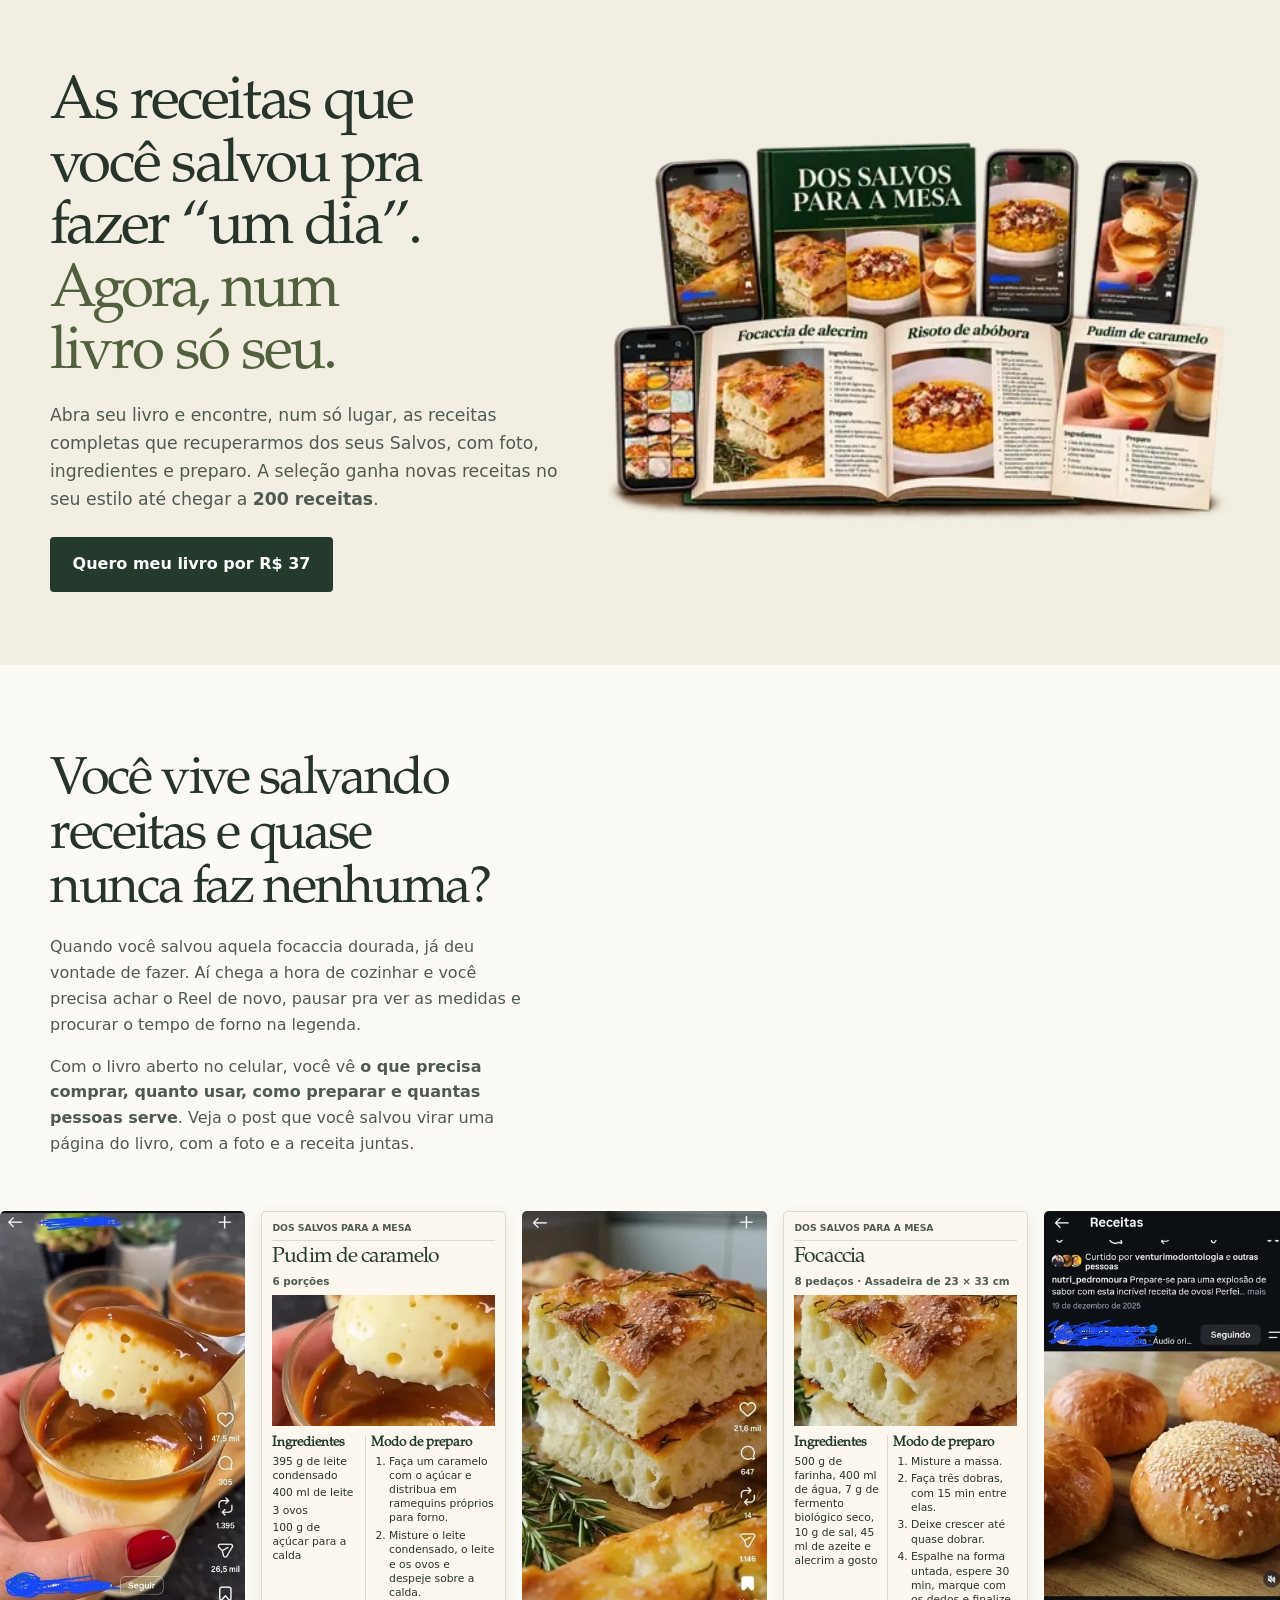
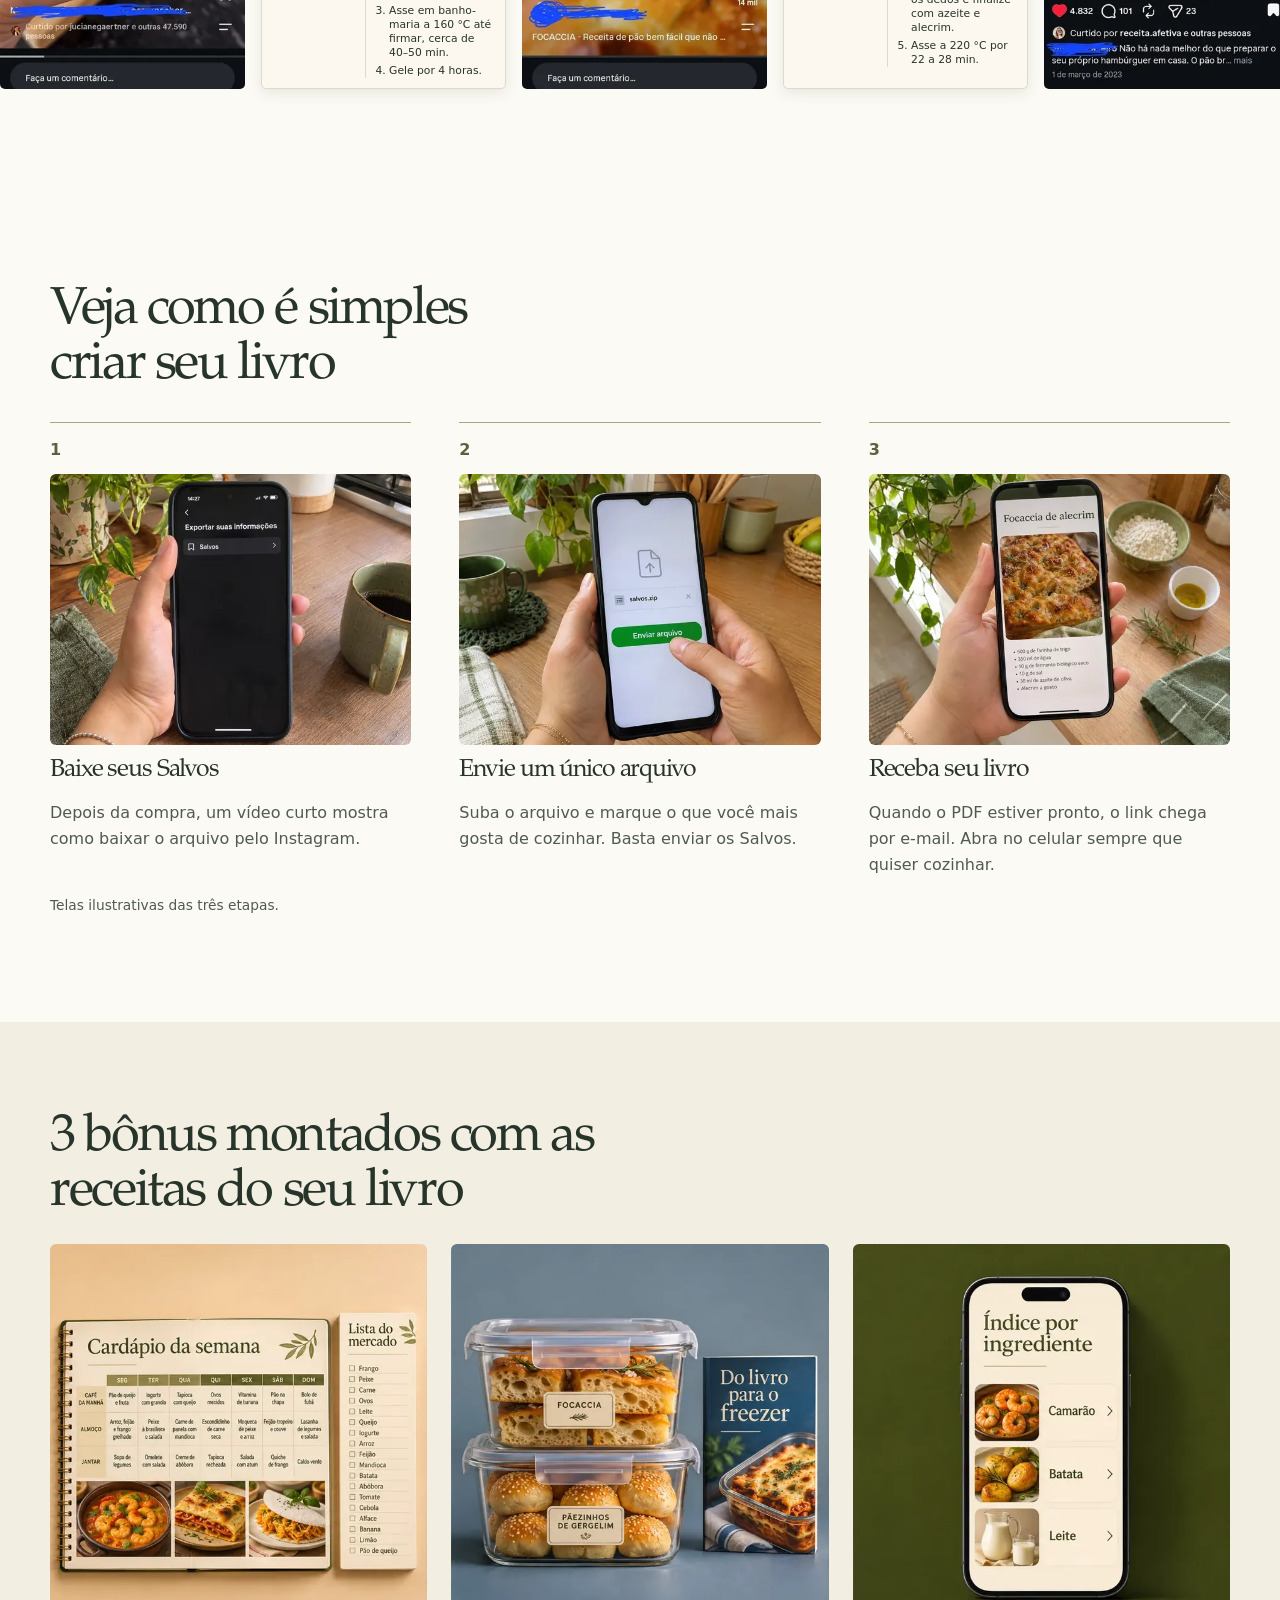
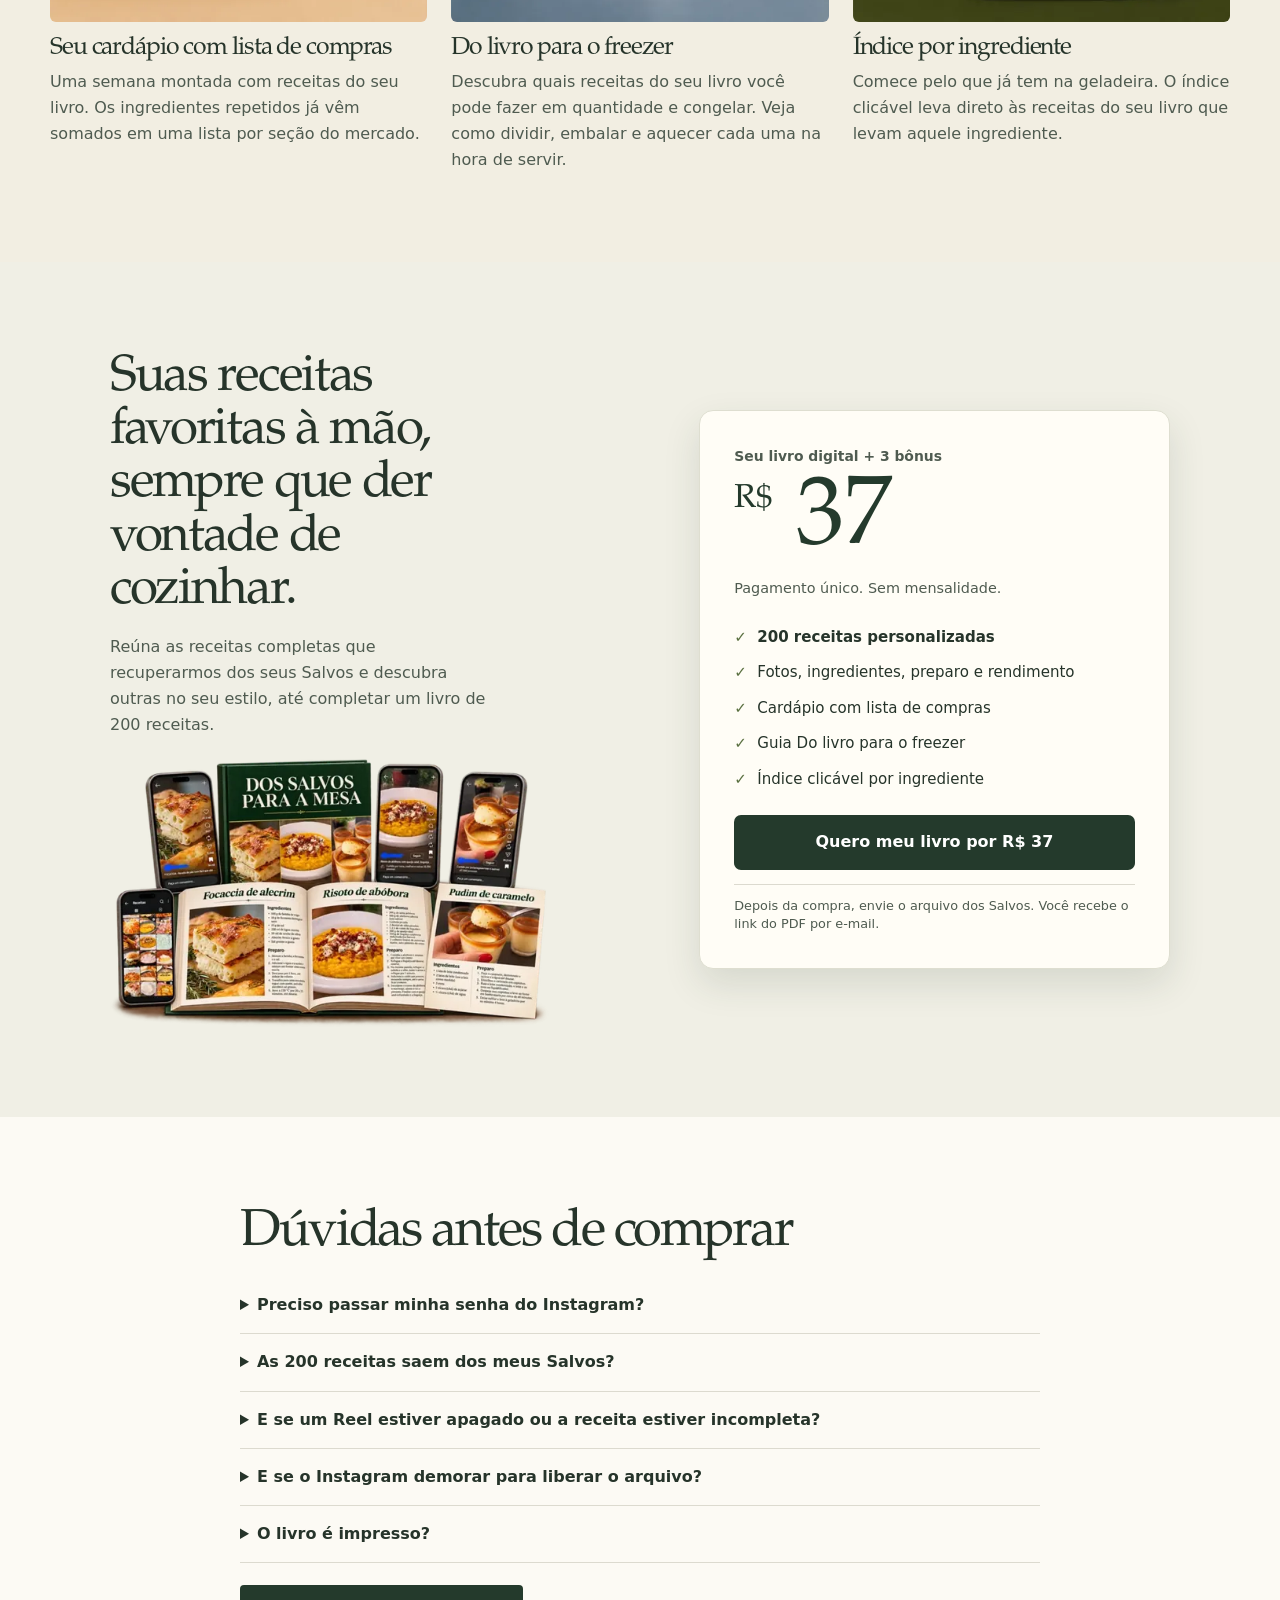
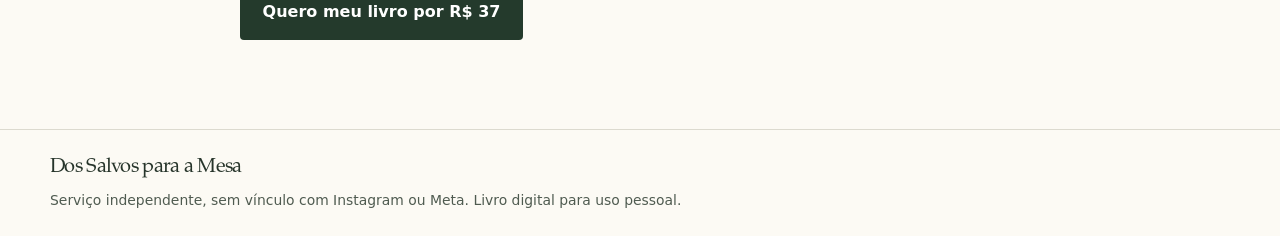
==== commit c6f7aba4: "Reduz peso das imagens e estabiliza carregamento mobile" ====
--- a/index.html
+++ b/index.html
@@ -107,7 +107,7 @@
 @media(max-width:460px){.produto.mockup-acervo{grid-template-columns:minmax(0,.55fr) auto minmax(0,1.6fr)}}
 
 .produto.campanha{padding:0;min-width:0}
-.produto.campanha img{aspect-ratio:auto;background:transparent;object-fit:contain}
+.produto.campanha img{aspect-ratio:1320/805;background:transparent;object-fit:contain}
 .destaques-salvos{display:grid;grid-template-columns:repeat(3,minmax(0,1fr));gap:clamp(.35rem,1vw,.85rem);align-items:start}
 .destaques-salvos figure{margin:0;min-width:0}
 .destaques-salvos figure:nth-child(2){margin-top:1.25rem}
@@ -442,73 +442,73 @@
       <div class="livro-janela" tabindex="0" aria-label="Faixa de receitas">
         <div class="livro-trilho">
           <div class="livro-grupo"><div class="livro-par"><article class="livro-ficha livro-antes">
-      <div class="livro-post"><img src="print-pudim.webp" alt="Print real do Instagram: Pudim de caramelo" loading="lazy" fetchpriority="low" decoding="async"><h3>Pudim de caramelo</h3></div>
+      <div class="livro-post"><img src="leve-print-pudim.webp" width="400" height="804" alt="Print real do Instagram: Pudim de caramelo" loading="lazy" fetchpriority="low" decoding="async"><h3>Pudim de caramelo</h3></div>
     </article><article class="livro-ficha">
       <header class="livro-titulo"><p class="livro-assinatura">Dos Salvos para a Mesa</p><h3>Pudim de caramelo</h3><p class="livro-rende">6 porções</p></header>
-      <img src="folha-pudim.webp" alt="Pudim de caramelo" loading="lazy" fetchpriority="low" decoding="async">
+      <img src="leve-folha-pudim.webp" width="345" height="297" alt="Pudim de caramelo" loading="lazy" fetchpriority="low" decoding="async">
       <div class="livro-ficha-texto"><div class="livro-ingredientes"><strong>Ingredientes</strong><ul><li>395 g de leite condensado</li><li>400 ml de leite</li><li>3 ovos</li><li>100 g de açúcar para a calda</li></ul></div><div class="livro-preparo"><strong>Modo de preparo</strong><ol><li>Faça um caramelo com o açúcar e distribua em ramequins próprios para forno.</li><li>Misture o leite condensado, o leite e os ovos e despeje sobre a calda.</li><li>Asse em banho-maria a 160 °C até firmar, cerca de 40–50 min.</li><li>Gele por 4 horas.</li></ol></div></div>
     </article></div><div class="livro-par"><article class="livro-ficha livro-antes">
-      <div class="livro-post"><img src="print-focaccia.webp" alt="Print real do Instagram: Focaccia" loading="lazy" fetchpriority="low" decoding="async"><h3>Focaccia</h3></div>
-    </article><article class="livro-ficha">
-
-      <header class="livro-titulo"><p class="livro-assinatura">Dos Salvos para a Mesa</p><h3>Focaccia</h3><p class="livro-rende">8 pedaços · Assadeira de 23 × 33 cm</p></header><img src="folha-focaccia.webp" alt="Focaccia dourada, cortada em pedaços" loading="lazy" fetchpriority="low" decoding="async"><div class="livro-ficha-texto">
+      <div class="livro-post"><img src="leve-print-focaccia.webp" width="400" height="804" alt="Print real do Instagram: Focaccia" loading="lazy" fetchpriority="low" decoding="async"><h3>Focaccia</h3></div>
+    </article><article class="livro-ficha">
+
+      <header class="livro-titulo"><p class="livro-assinatura">Dos Salvos para a Mesa</p><h3>Focaccia</h3><p class="livro-rende">8 pedaços · Assadeira de 23 × 33 cm</p></header><img src="leve-folha-focaccia.webp" width="400" height="290" alt="Focaccia dourada, cortada em pedaços" loading="lazy" fetchpriority="low" decoding="async"><div class="livro-ficha-texto">
       <div class="livro-ingredientes"><strong>Ingredientes</strong><ul><li>500 g de farinha, 400 ml de água, 7 g de fermento biológico seco, 10 g de sal, 45 ml de azeite e alecrim a gosto</li></ul></div>
       <div class="livro-preparo"><strong>Modo de preparo</strong><ol><li>Misture a massa.</li><li>Faça três dobras, com 15 min entre elas.</li><li>Deixe crescer até quase dobrar.</li><li>Espalhe na forma untada, espere 30 min, marque com os dedos e finalize com azeite e alecrim.</li><li>Asse a 220 °C por 22 a 28 min.</li></ol></div></div>
     </article></div><div class="livro-par"><article class="livro-ficha livro-antes">
-      <div class="livro-post"><img src="print-pao.webp" alt="Print real do Instagram: Pão de hambúrguer" loading="lazy" fetchpriority="low" decoding="async"><h3>Pão de hambúrguer</h3></div>
-    </article><article class="livro-ficha">
-
-      <header class="livro-titulo"><p class="livro-assinatura">Dos Salvos para a Mesa</p><h3>Pão de hambúrguer</h3><p class="livro-rende">8 pães</p></header><img src="folha-pao.webp" alt="Pães de hambúrguer dourados com gergelim" loading="lazy" fetchpriority="low" decoding="async"><div class="livro-ficha-texto">
+      <div class="livro-post"><img src="leve-print-pao.webp" width="400" height="804" alt="Print real do Instagram: Pão de hambúrguer" loading="lazy" fetchpriority="low" decoding="async"><h3>Pão de hambúrguer</h3></div>
+    </article><article class="livro-ficha">
+
+      <header class="livro-titulo"><p class="livro-assinatura">Dos Salvos para a Mesa</p><h3>Pão de hambúrguer</h3><p class="livro-rende">8 pães</p></header><img src="leve-folha-pao.webp" width="400" height="289" alt="Pães de hambúrguer dourados com gergelim" loading="lazy" fetchpriority="low" decoding="async"><div class="livro-ficha-texto">
       <div class="livro-ingredientes"><strong>Ingredientes</strong><ul><li>500 g de farinha, 240 ml de leite, 1 ovo, 40 g de manteiga, 25 g de açúcar, 5 g de sal, 7 g de fermento biológico seco, gema e gergelim</li></ul></div>
       <div class="livro-preparo"><strong>Modo de preparo</strong><ol><li>Misture e sove.</li><li>Deixe dobrar de volume, modele 8 pães e espere crescer de novo.</li><li>Pincele com gema, salpique gergelim e asse a 180 °C por 20 a 25 min.</li></ol></div></div>
     </article></div><div class="livro-par"><article class="livro-ficha livro-antes">
-      <div class="livro-post"><img src="print-torta.webp" alt="Print real do Instagram: Torta holandesa" loading="lazy" fetchpriority="low" decoding="async"><h3>Torta holandesa</h3></div>
-    </article><article class="livro-ficha">
-
-      <header class="livro-titulo"><p class="livro-assinatura">Dos Salvos para a Mesa</p><h3>Torta holandesa</h3><p class="livro-rende">10 fatias</p></header><img src="folha-torta.webp" alt="Fatia de torta holandesa com cobertura de chocolate" loading="lazy" fetchpriority="low" decoding="async"><div class="livro-ficha-texto">
+      <div class="livro-post"><img src="leve-print-torta.webp" width="400" height="804" alt="Print real do Instagram: Torta holandesa" loading="lazy" fetchpriority="low" decoding="async"><h3>Torta holandesa</h3></div>
+    </article><article class="livro-ficha">
+
+      <header class="livro-titulo"><p class="livro-assinatura">Dos Salvos para a Mesa</p><h3>Torta holandesa</h3><p class="livro-rende">10 fatias</p></header><img src="leve-folha-torta.webp" width="400" height="289" alt="Fatia de torta holandesa com cobertura de chocolate" loading="lazy" fetchpriority="low" decoding="async"><div class="livro-ficha-texto">
       <div class="livro-ingredientes"><strong>Ingredientes</strong><ul><li>200 g de biscoito maisena, 90 g de manteiga, 300 g de cream cheese, 200 g de creme de leite fresco, 80 g de açúcar, 150 g de chocolate e 100 g de creme de leite</li></ul></div>
       <div class="livro-preparo"><strong>Modo de preparo</strong><ol><li>Pressione o biscoito triturado com manteiga na forma.</li><li>Bata o cream cheese com açúcar e incorpore o creme fresco batido.</li><li>Espalhe sobre a base e gele até firmar.</li><li>Cubra com chocolate derretido misturado ao creme de leite.</li></ol></div></div>
     </article></div><div class="livro-par"><article class="livro-ficha livro-antes">
-      <div class="livro-post"><img src="print-biscoitos.webp" alt="Print real do Instagram: Biscoitos de chocolate com caramelo" loading="lazy" fetchpriority="low" decoding="async"><h3>Biscoitos de chocolate com caramelo</h3></div>
+      <div class="livro-post"><img src="leve-print-biscoitos.webp" width="400" height="804" alt="Print real do Instagram: Biscoitos de chocolate com caramelo" loading="lazy" fetchpriority="low" decoding="async"><h3>Biscoitos de chocolate com caramelo</h3></div>
     </article><article class="livro-ficha">
       <header class="livro-titulo"><p class="livro-assinatura">Dos Salvos para a Mesa</p><h3>Biscoitos de chocolate com caramelo</h3><p class="livro-rende">18 biscoitos</p></header>
-      <img src="folha-biscoitos.webp" alt="Biscoitos de chocolate com caramelo" loading="lazy" fetchpriority="low" decoding="async">
+      <img src="leve-folha-biscoitos.webp" width="400" height="288" alt="Biscoitos de chocolate com caramelo" loading="lazy" fetchpriority="low" decoding="async">
       <div class="livro-ficha-texto"><div class="livro-ingredientes"><strong>Ingredientes</strong><ul><li>120 g de manteiga</li><li>80 g de açúcar</li><li>150 g de farinha</li><li>25 g de cacau</li><li>70 g de castanhas picadas</li><li>100 g de caramelo espesso</li></ul></div><div class="livro-preparo"><strong>Modo de preparo</strong><ol><li>Bata a manteiga com o açúcar e misture a farinha e o cacau.</li><li>Modele, passe as bordas nas castanhas e faça uma cavidade.</li><li>Asse a 180 °C por 12–15 min.</li><li>Deixe esfriar e recheie com caramelo.</li></ol></div></div>
     </article></div><div class="livro-par"><article class="livro-ficha livro-antes">
-      <div class="livro-post"><img src="print-penne.webp" alt="Print real do Instagram: Penne cremoso com camarão" loading="lazy" fetchpriority="low" decoding="async"><h3>Penne cremoso com camarão</h3></div>
+      <div class="livro-post"><img src="leve-print-penne.webp" width="400" height="804" alt="Print real do Instagram: Penne cremoso com camarão" loading="lazy" fetchpriority="low" decoding="async"><h3>Penne cremoso com camarão</h3></div>
     </article><article class="livro-ficha">
       <header class="livro-titulo"><p class="livro-assinatura">Dos Salvos para a Mesa</p><h3>Penne cremoso com camarão</h3><p class="livro-rende">4 porções</p></header>
-      <img src="folha-penne.webp" alt="Penne cremoso com camarão" loading="lazy" fetchpriority="low" decoding="async">
+      <img src="leve-folha-penne.webp" width="400" height="276" alt="Penne cremoso com camarão" loading="lazy" fetchpriority="low" decoding="async">
       <div class="livro-ficha-texto"><div class="livro-ingredientes"><strong>Ingredientes</strong><ul><li>300 g de penne</li><li>400 g de camarão limpo</li><li>2 dentes de alho</li><li>200 g de creme de leite</li><li>2 colheres de extrato de tomate</li><li>azeite e sal</li></ul></div><div class="livro-preparo"><strong>Modo de preparo</strong><ol><li>Cozinhe a massa e reserve um pouco da água.</li><li>Salteie os camarões com alho e azeite até ficarem opacos.</li><li>Junte extrato e creme de leite.</li><li>Misture o penne e ajuste o molho com a água reservada.</li></ol></div></div>
     </article></div><div class="livro-par"><article class="livro-ficha livro-antes">
-      <div class="livro-post"><img src="print-croquete.webp" alt="Print real do Instagram: Croquete de batata" loading="lazy" fetchpriority="low" decoding="async"><h3>Croquete de batata</h3></div>
+      <div class="livro-post"><img src="leve-print-croquete.webp" width="400" height="804" alt="Print real do Instagram: Croquete de batata" loading="lazy" fetchpriority="low" decoding="async"><h3>Croquete de batata</h3></div>
     </article><article class="livro-ficha">
       <header class="livro-titulo"><p class="livro-assinatura">Dos Salvos para a Mesa</p><h3>Croquete de batata</h3><p class="livro-rende">12 unidades</p></header>
-      <img src="folha-croquete.webp" alt="Croquete de batata" loading="lazy" fetchpriority="low" decoding="async">
+      <img src="leve-folha-croquete.webp" width="400" height="292" alt="Croquete de batata" loading="lazy" fetchpriority="low" decoding="async">
       <div class="livro-ficha-texto"><div class="livro-ingredientes"><strong>Ingredientes</strong><ul><li>500 g de batata</li><li>30 g de amido de milho</li><li>120 g de muçarela</li><li>1 ovo</li><li>80 g de farinha panko</li><li>sal e óleo</li></ul></div><div class="livro-preparo"><strong>Modo de preparo</strong><ol><li>Cozinhe e amasse a batata.</li><li>Misture o amido e o sal.</li><li>Modele os croquetes com muçarela no centro.</li><li>Passe em ovo batido e panko.</li><li>Frite em óleo quente até dourar e escorra.</li></ol></div></div>
     </article></div><div class="livro-par"><article class="livro-ficha livro-antes">
-      <div class="livro-post"><img src="print-gratinado.webp" alt="Print real do Instagram: Gratinado de batata com bacon" loading="lazy" fetchpriority="low" decoding="async"><h3>Gratinado de batata com bacon</h3></div>
+      <div class="livro-post"><img src="leve-print-gratinado.webp" width="400" height="804" alt="Print real do Instagram: Gratinado de batata com bacon" loading="lazy" fetchpriority="low" decoding="async"><h3>Gratinado de batata com bacon</h3></div>
     </article><article class="livro-ficha">
       <header class="livro-titulo"><p class="livro-assinatura">Dos Salvos para a Mesa</p><h3>Gratinado de batata com bacon</h3><p class="livro-rende">4 porções</p></header>
-      <img src="folha-gratinado.webp" alt="Gratinado de batata com bacon" loading="lazy" fetchpriority="low" decoding="async">
+      <img src="leve-folha-gratinado.webp" width="400" height="330" alt="Gratinado de batata com bacon" loading="lazy" fetchpriority="low" decoding="async">
       <div class="livro-ficha-texto"><div class="livro-ingredientes"><strong>Ingredientes</strong><ul><li>600 g de batata</li><li>200 g de creme de leite</li><li>150 g de muçarela</li><li>100 g de bacon</li><li>sal e salsinha</li></ul></div><div class="livro-preparo"><strong>Modo de preparo</strong><ol><li>Cozinhe as batatas fatiadas até ficarem quase macias.</li><li>Monte camadas de batata, creme e muçarela.</li><li>Leve ao forno a 200 °C até gratinar e finalize com bacon dourado e salsinha.</li></ol></div></div>
     </article></div><div class="livro-par"><article class="livro-ficha livro-antes">
-      <div class="livro-post"><img src="print-chips.webp" alt="Print real do Instagram: Chips crocantes de milho" loading="lazy" fetchpriority="low" decoding="async"><h3>Chips crocantes de milho</h3></div>
+      <div class="livro-post"><img src="leve-print-chips.webp" width="400" height="804" alt="Print real do Instagram: Chips crocantes de milho" loading="lazy" fetchpriority="low" decoding="async"><h3>Chips crocantes de milho</h3></div>
     </article><article class="livro-ficha">
       <header class="livro-titulo"><p class="livro-assinatura">Dos Salvos para a Mesa</p><h3>Chips crocantes de milho</h3><p class="livro-rende">4 porções</p></header>
-      <img src="folha-chips.webp" alt="Chips crocantes de milho" loading="lazy" fetchpriority="low" decoding="async">
+      <img src="leve-folha-chips.webp" width="400" height="314" alt="Chips crocantes de milho" loading="lazy" fetchpriority="low" decoding="async">
       <div class="livro-ficha-texto"><div class="livro-ingredientes"><strong>Ingredientes</strong><ul><li>6 tortilhas de milho</li><li>1 colher de azeite</li><li>1 colher (chá) de páprica</li><li>sal a gosto</li></ul></div><div class="livro-preparo"><strong>Modo de preparo</strong><ol><li>Corte em triângulos, pincele com azeite e tempere.</li><li>Distribua em camada única e asse a 190 °C por 8–12 min, virando na metade.</li><li>Deixe esfriar para ficar crocante.</li></ol></div></div>
     </article></div><div class="livro-par"><article class="livro-ficha livro-antes">
-      <div class="livro-post"><img src="print-hotdog.webp" alt="Print real do Instagram: Hot dog coreano" loading="lazy" fetchpriority="low" decoding="async"><h3>Hot dog coreano</h3></div>
+      <div class="livro-post"><img src="leve-print-hotdog.webp" width="400" height="804" alt="Print real do Instagram: Hot dog coreano" loading="lazy" fetchpriority="low" decoding="async"><h3>Hot dog coreano</h3></div>
     </article><article class="livro-ficha">
       <header class="livro-titulo"><p class="livro-assinatura">Dos Salvos para a Mesa</p><h3>Hot dog coreano</h3><p class="livro-rende">6 unidades</p></header>
-      <img src="folha-hotdog.webp" alt="Hot dog coreano" loading="lazy" fetchpriority="low" decoding="async">
+      <img src="leve-folha-hotdog.webp" width="400" height="294" alt="Hot dog coreano" loading="lazy" fetchpriority="low" decoding="async">
       <div class="livro-ficha-texto"><div class="livro-ingredientes"><strong>Ingredientes</strong><ul><li>3 salsichas</li><li>180 g de muçarela firme</li><li>160 g de farinha</li><li>1 ovo</li><li>120 ml de leite</li><li>1 colher (chá) de fermento químico</li><li>panko e óleo</li></ul></div><div class="livro-preparo"><strong>Modo de preparo</strong><ol><li>Monte palitos com salsicha e queijo.</li><li>Bata a farinha, o ovo, o leite e o fermento para fazer uma massa espessa.</li><li>Cubra os palitos, passe no panko e frite até dourar e aquecer por dentro.</li></ol></div></div>
     </article></div><div class="livro-par"><article class="livro-ficha livro-antes">
-      <div class="livro-post"><img src="print-bolo-chocolate.webp" alt="Print real do Instagram: Bolo de chocolate com granulado" loading="lazy" fetchpriority="low" decoding="async"><h3>Bolo de chocolate com granulado</h3></div>
+      <div class="livro-post"><img src="leve-print-bolo-chocolate.webp" width="400" height="804" alt="Print real do Instagram: Bolo de chocolate com granulado" loading="lazy" fetchpriority="low" decoding="async"><h3>Bolo de chocolate com granulado</h3></div>
     </article><article class="livro-ficha">
       <header class="livro-titulo"><p class="livro-assinatura">Dos Salvos para a Mesa</p><h3>Bolo de chocolate com granulado</h3><p class="livro-rende">12 pedaços</p></header>
-      <img src="folha-bolo-chocolate.webp" alt="Bolo de chocolate com granulado" loading="lazy" fetchpriority="low" decoding="async">
+      <img src="leve-folha-bolo-chocolate.webp" width="400" height="323" alt="Bolo de chocolate com granulado" loading="lazy" fetchpriority="low" decoding="async">
       <div class="livro-ficha-texto"><div class="livro-ingredientes"><strong>Ingredientes</strong><ul><li>3 ovos</li><li>180 g de açúcar</li><li>120 ml de óleo</li><li>200 ml de leite</li><li>220 g de farinha</li><li>45 g de cacau</li><li>12 g de fermento</li><li>150 g de chocolate, 100 g de creme de leite e granulado</li></ul></div><div class="livro-preparo"><strong>Modo de preparo</strong><ol><li>Misture ovos, açúcar, óleo e leite.</li><li>Incorpore a farinha, o cacau e o fermento.</li><li>Asse a 180 °C por 30–35 min.</li><li>Cubra com o chocolate derretido misturado ao creme de leite e finalize com granulado.</li></ol></div></div>
     </article></div></div>
         </div>
@@ -520,9 +520,9 @@
     <div class="container">
       <h2>Veja como é simples criar seu livro</h2>
       <ol class="passos">
-        <li><img src="etapa-baixar.webp" alt="Celular em uma cozinha mostrando a etapa de exportar os Salvos" loading="lazy" fetchpriority="low" decoding="async"><h3>Baixe seus Salvos</h3><p>Depois da compra, um vídeo curto mostra como baixar o arquivo pelo Instagram.</p></li>
-        <li><img src="etapa-enviar.webp" alt="Celular com o arquivo salvos.zip selecionado para envio" loading="lazy" fetchpriority="low" decoding="async"><h3>Envie um único arquivo</h3><p>Suba o arquivo e marque o que você mais gosta de cozinhar. Basta enviar os Salvos.</p></li>
-        <li><img src="etapa-receber.webp" alt="Livro de receitas aberto no celular mostrando a focaccia" loading="lazy" fetchpriority="low" decoding="async"><h3>Receba seu livro</h3><p>Quando o PDF estiver pronto, o link chega por e-mail. Abra no celular sempre que quiser cozinhar.</p></li>
+        <li><img src="leve-etapa-baixar.webp" width="600" height="450" alt="Celular em uma cozinha mostrando a etapa de exportar os Salvos" loading="lazy" fetchpriority="low" decoding="async"><h3>Baixe seus Salvos</h3><p>Depois da compra, um vídeo curto mostra como baixar o arquivo pelo Instagram.</p></li>
+        <li><img src="leve-etapa-enviar.webp" width="600" height="450" alt="Celular com o arquivo salvos.zip selecionado para envio" loading="lazy" fetchpriority="low" decoding="async"><h3>Envie um único arquivo</h3><p>Suba o arquivo e marque o que você mais gosta de cozinhar. Basta enviar os Salvos.</p></li>
+        <li><img src="leve-etapa-receber.webp" width="600" height="450" alt="Livro de receitas aberto no celular mostrando a focaccia" loading="lazy" fetchpriority="low" decoding="async"><h3>Receba seu livro</h3><p>Quando o PDF estiver pronto, o link chega por e-mail. Abra no celular sempre que quiser cozinhar.</p></li>
       </ol>
       <p class="passos-nota">Telas ilustrativas das três etapas.</p>
     </div>
@@ -530,11 +530,11 @@
 
   <section class="secao papel bonus bonus-personalizados" aria-labelledby="titulo-bonus">
 <div class="container"><h2 id="titulo-bonus">3 bônus montados com as receitas do seu livro</h2>
-<div class="bonus-grade"><article><figure class="bonus-foto"><img src="bonus-cardapio-editorial.webp" alt="Cardápio semanal aberto ao lado da lista de compras" loading="lazy" fetchpriority="low" decoding="async"></figure><h3>Seu cardápio com lista de compras</h3><p>Uma semana montada com receitas do seu livro. Os ingredientes repetidos já vêm somados em uma lista por seção do mercado.</p></article><article>
-<figure class="bonus-foto"><img src="bonus-freezer-editorial.webp" alt="Guia de freezer ao lado de porções de focaccia e pão armazenadas em potes" loading="lazy" fetchpriority="low" decoding="async"></figure>
+<div class="bonus-grade"><article><figure class="bonus-foto"><img src="leve-bonus-cardapio-editorial.webp" width="600" height="600" alt="Cardápio semanal aberto ao lado da lista de compras" loading="lazy" fetchpriority="low" decoding="async"></figure><h3>Seu cardápio com lista de compras</h3><p>Uma semana montada com receitas do seu livro. Os ingredientes repetidos já vêm somados em uma lista por seção do mercado.</p></article><article>
+<figure class="bonus-foto"><img src="leve-bonus-freezer-editorial.webp" width="600" height="600" alt="Guia de freezer ao lado de porções de focaccia e pão armazenadas em potes" loading="lazy" fetchpriority="low" decoding="async"></figure>
 <h3>Do livro para o freezer</h3>
 <p>Descubra quais receitas do seu livro você pode fazer em quantidade e congelar. Veja como dividir, embalar e aquecer cada uma na hora de servir.</p>
-</article><article><figure class="bonus-foto"><img src="bonus-indice-editorial.webp" alt="Índice por ingrediente aberto no celular, com receitas listadas por ingrediente" loading="lazy" fetchpriority="low" decoding="async"></figure><h3>Índice por ingrediente</h3><p>Comece pelo que já tem na geladeira. O índice clicável leva direto às receitas do seu livro que levam aquele ingrediente.</p></article></div></div></section>
+</article><article><figure class="bonus-foto"><img src="leve-bonus-indice-editorial.webp" width="600" height="600" alt="Índice por ingrediente aberto no celular, com receitas listadas por ingrediente" loading="lazy" fetchpriority="low" decoding="async"></figure><h3>Índice por ingrediente</h3><p>Comece pelo que já tem na geladeira. O índice clicável leva direto às receitas do seu livro que levam aquele ingrediente.</p></article></div></div></section>
 
 <section class="secao oferta oferta-clara" id="oferta" aria-labelledby="oferta-titulo">
   <div class="container oferta-layout">
@@ -604,14 +604,22 @@
 const mobilePurchase = document.querySelector(".compra-mobile");
 const purchaseHero = document.querySelector(".abertura");
 const purchaseOffer = document.querySelector(".oferta-card");
-function updateMobilePurchase() {
-  const heroPassed = purchaseHero.getBoundingClientRect().bottom <= 0;
-  const offer = purchaseOffer.getBoundingClientRect();
-  mobilePurchase.hidden = !heroPassed || (offer.top < window.innerHeight && offer.bottom > 0);
-}
-window.addEventListener("scroll", updateMobilePurchase, {passive: true});
-window.addEventListener("resize", updateMobilePurchase);
-updateMobilePurchase();
+if ("IntersectionObserver" in window) {
+  let heroPassed = false;
+  let offerVisible = false;
+  const purchaseVisibility = new IntersectionObserver((entries) => {
+    for (const entry of entries) {
+      if (entry.target === purchaseHero) {
+        heroPassed = entry.boundingClientRect.bottom <= 0;
+      } else {
+        offerVisible = entry.isIntersecting;
+      }
+    }
+    mobilePurchase.hidden = !heroPassed || offerVisible;
+  });
+  purchaseVisibility.observe(purchaseHero);
+  purchaseVisibility.observe(purchaseOffer);
+}
 const checkoutUrl = "https://pay.hotmart.com/P108680268W?checkoutMode=10";
 document.querySelector("#comprar").addEventListener("click", () => {
   if (checkoutUrl) {
